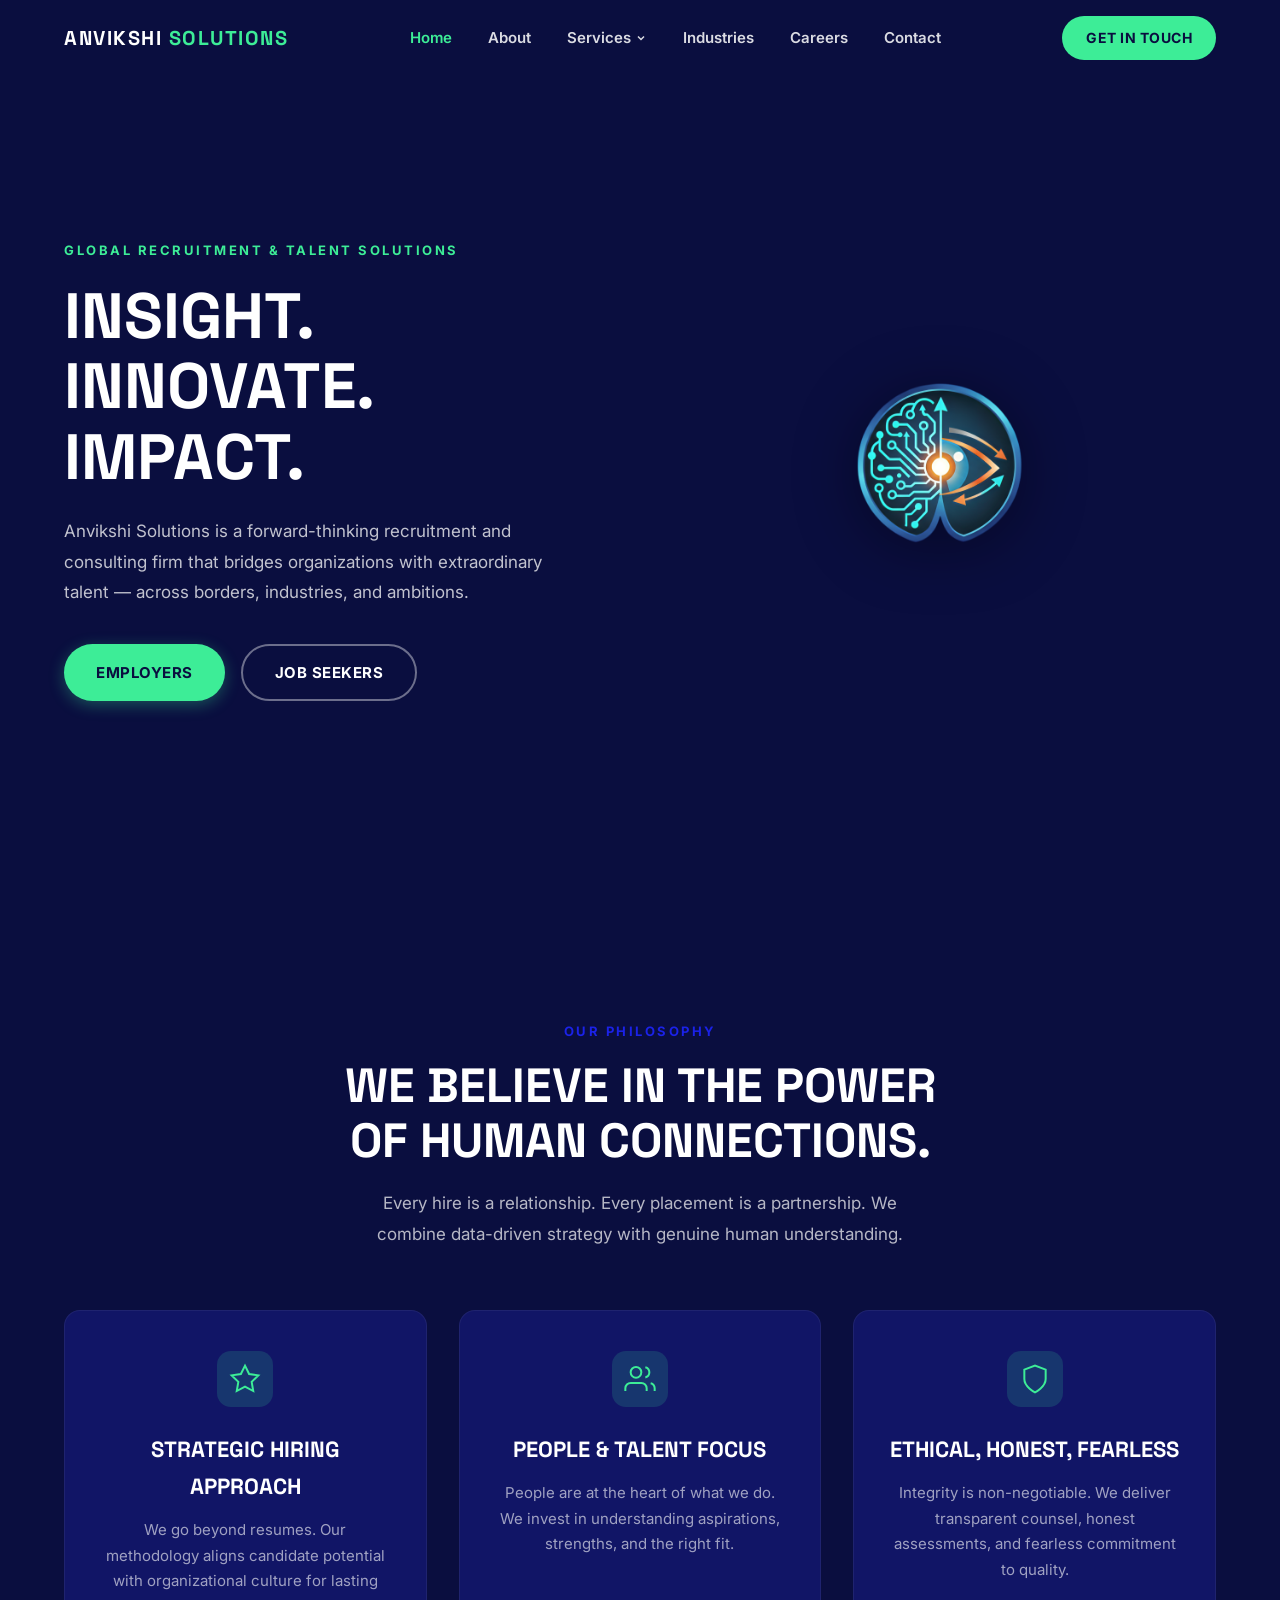
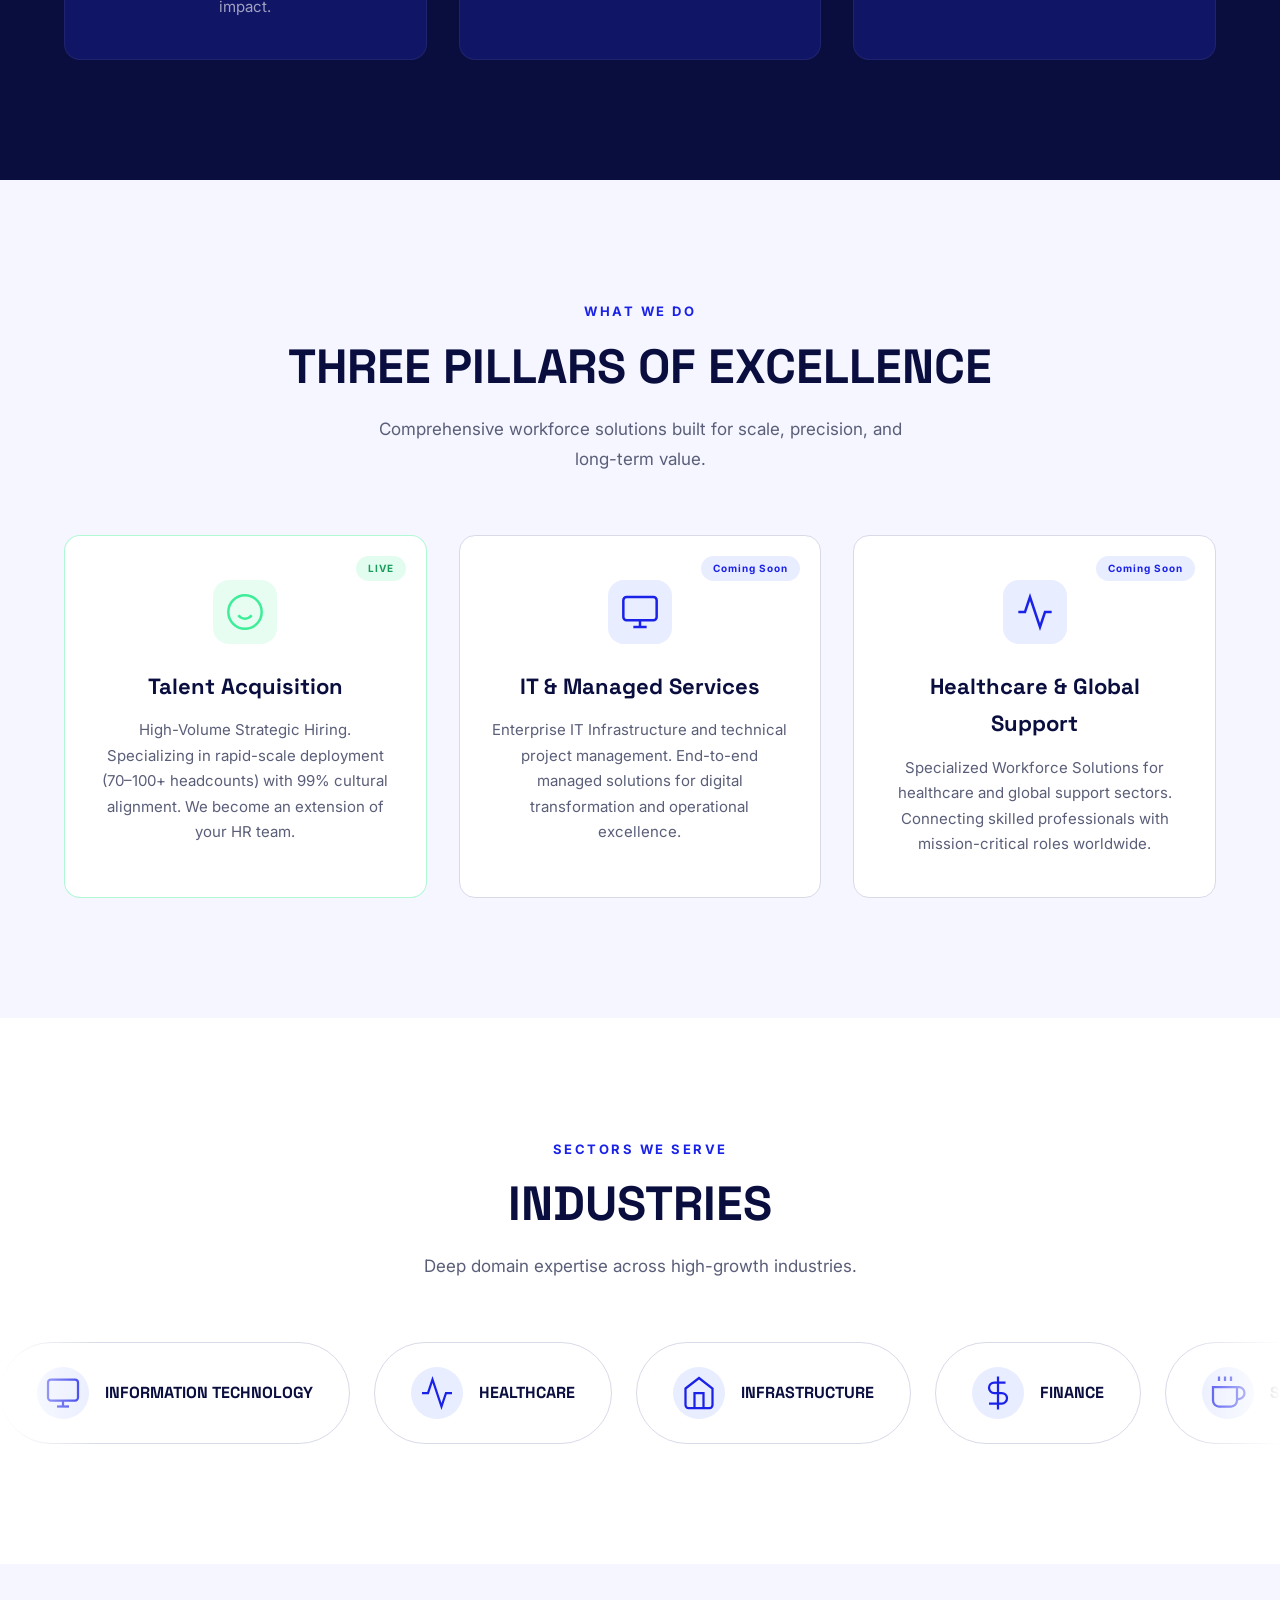
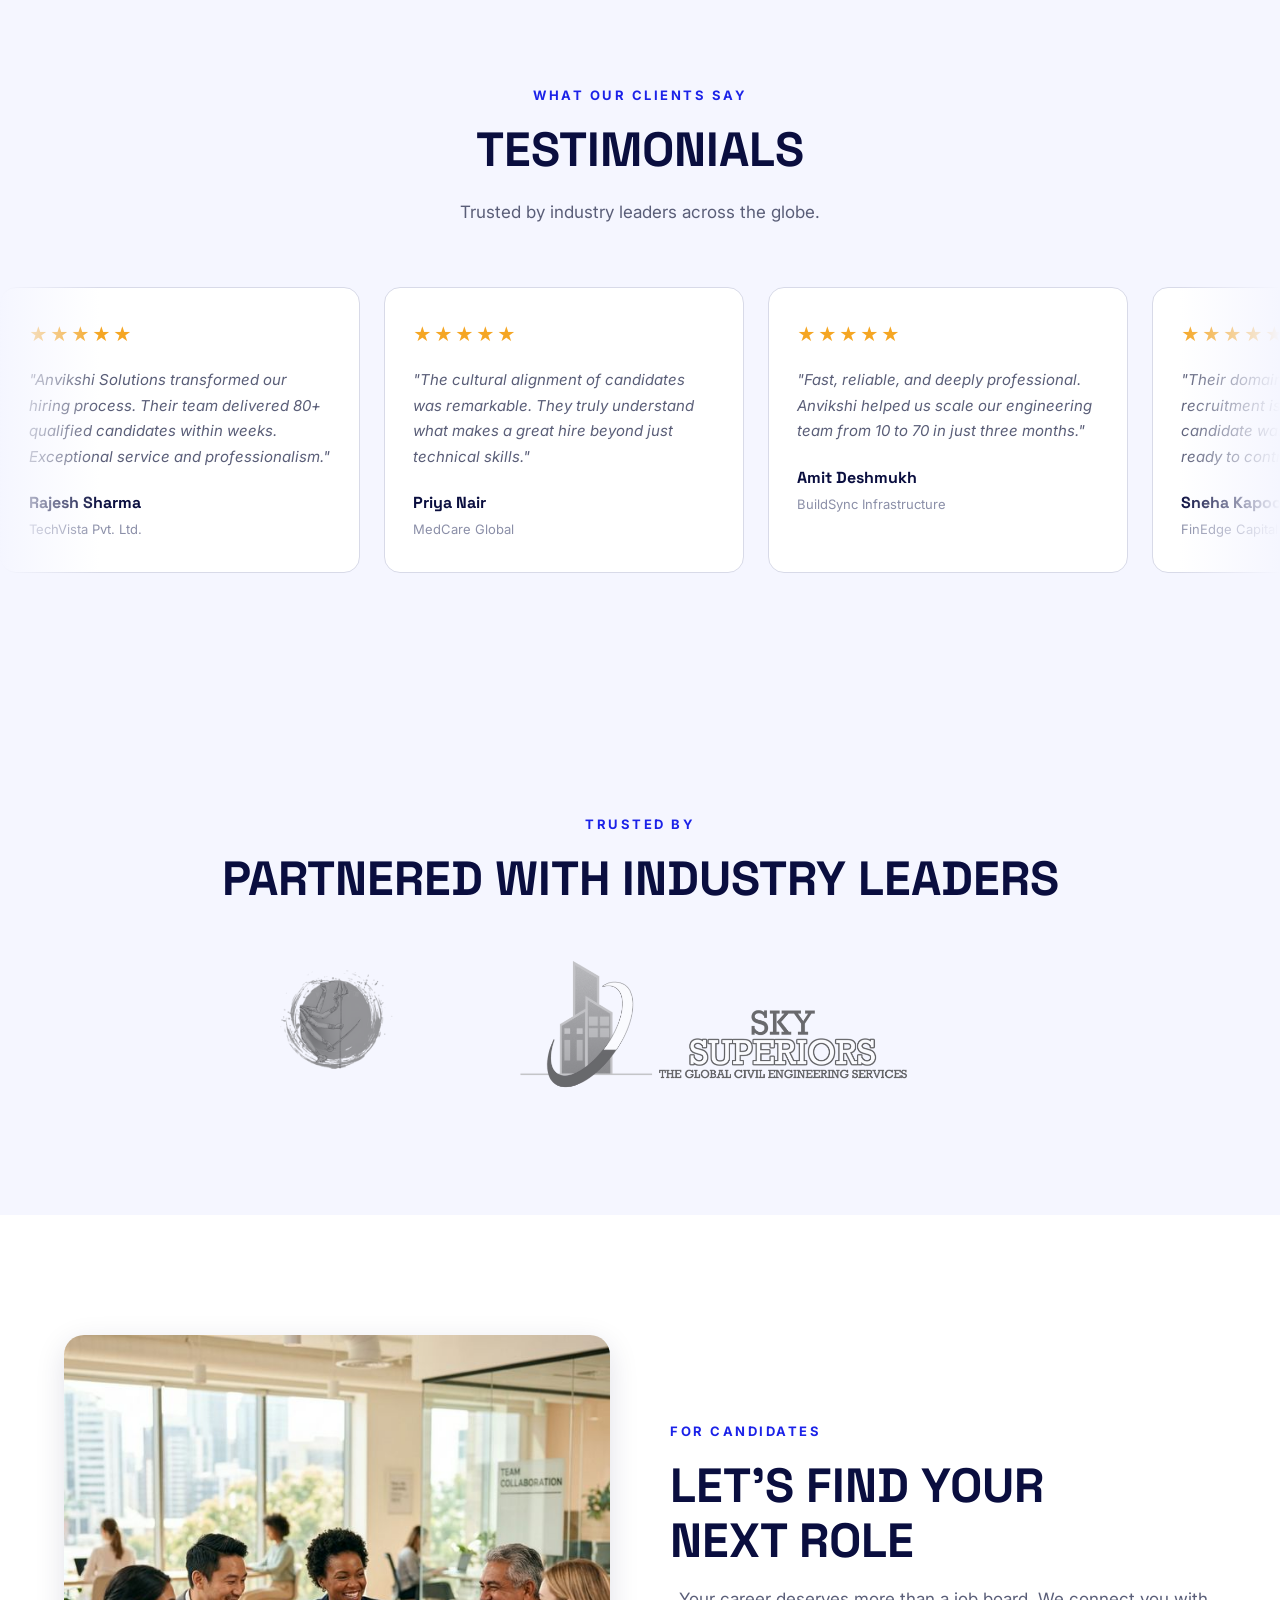
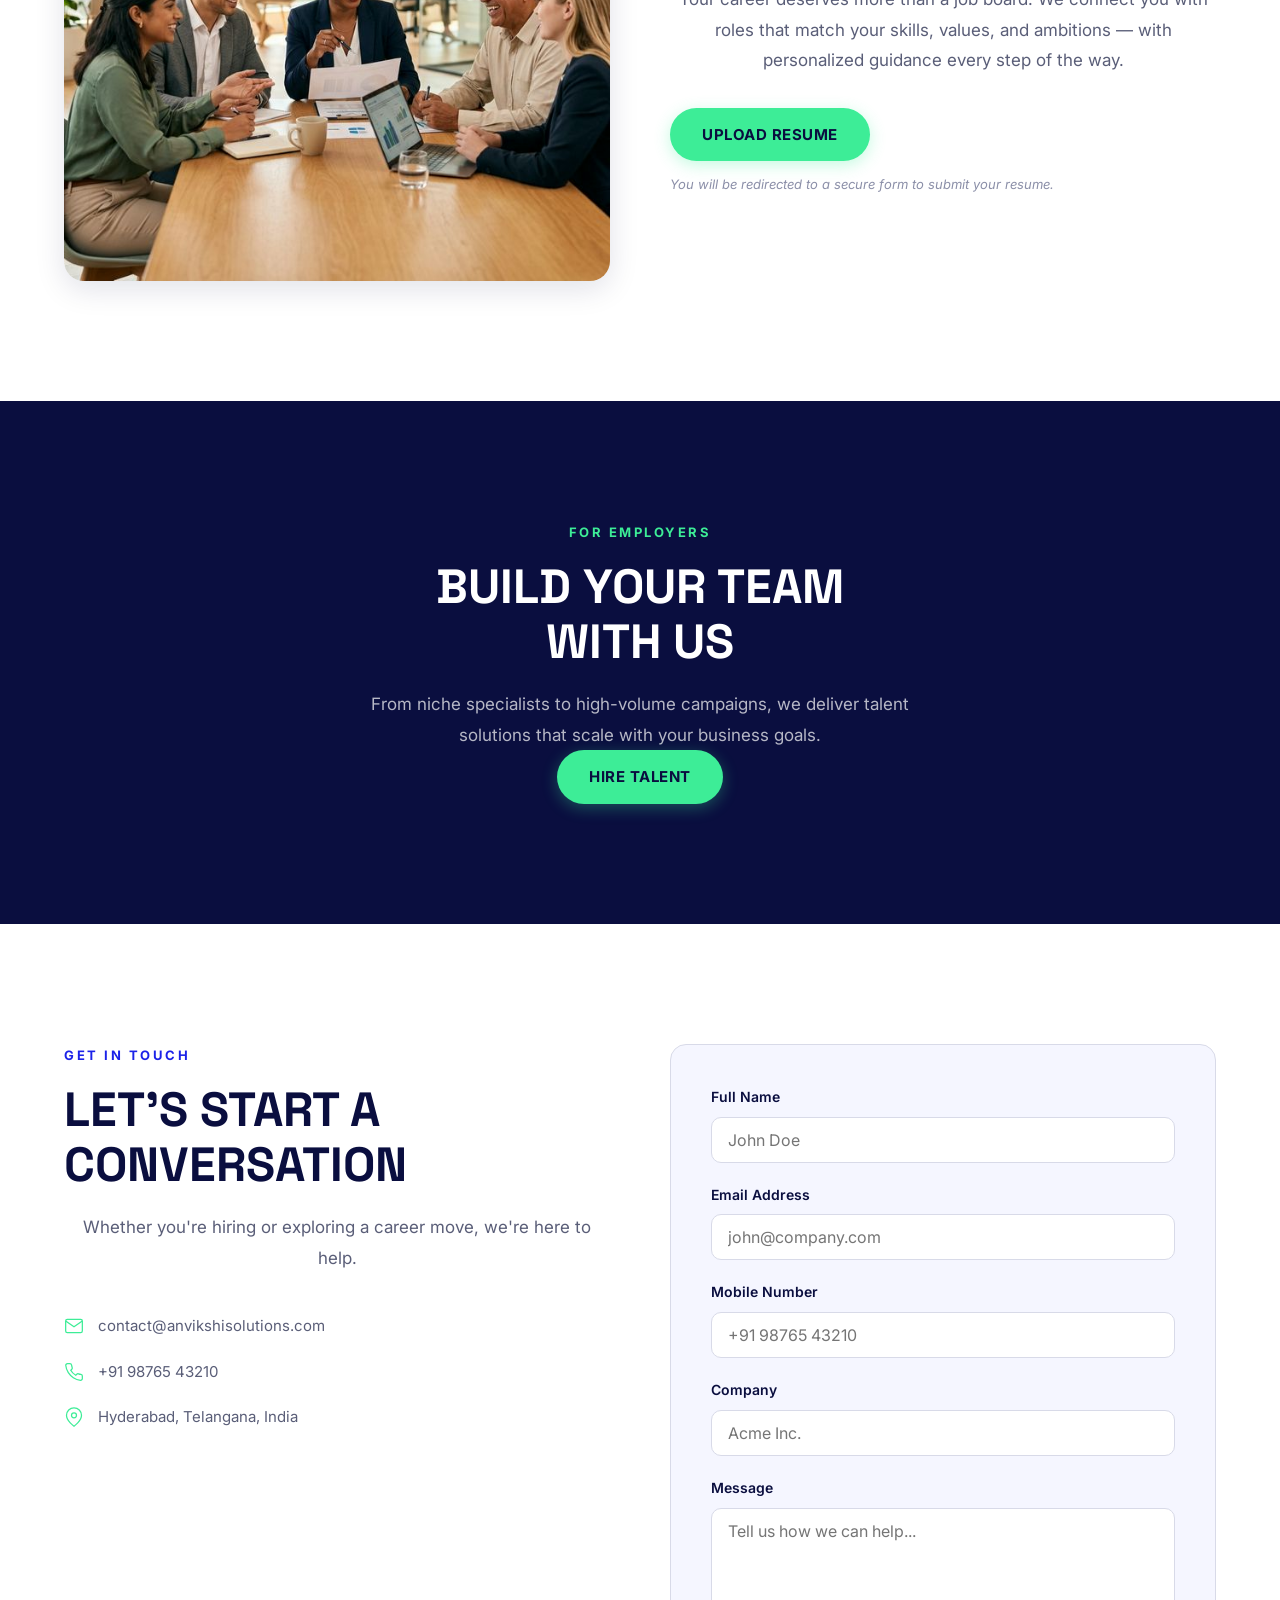
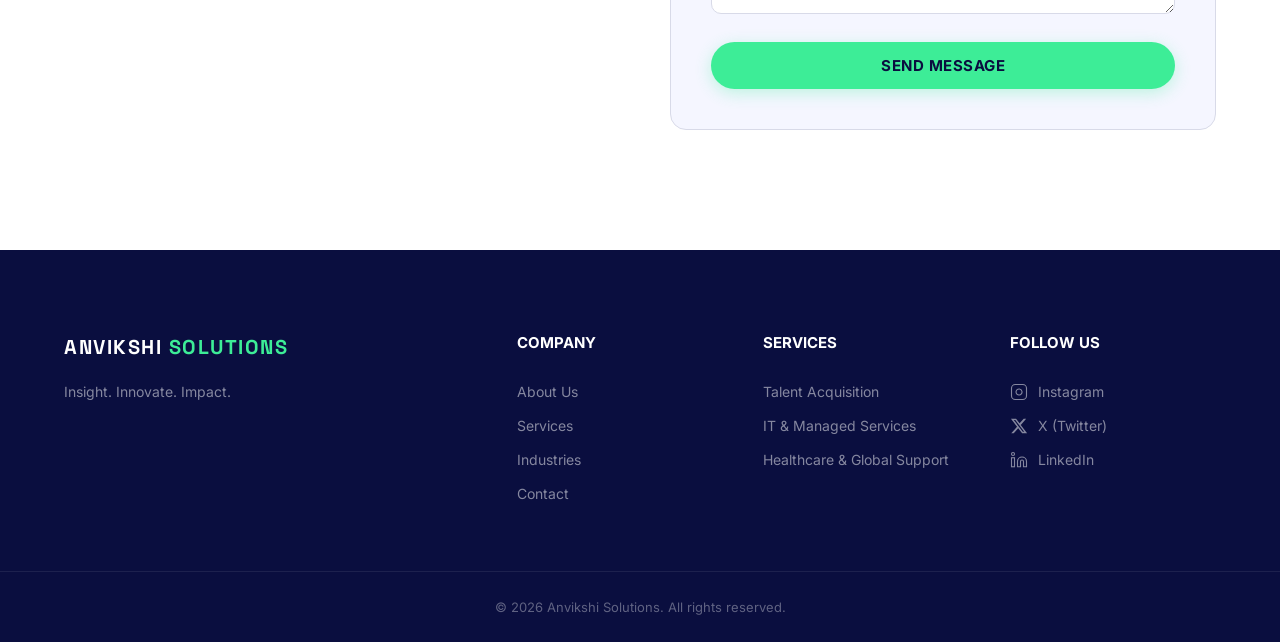
==== index.html @ 7a4a29b4 "updated website changes" ====
<!DOCTYPE html>
<html lang="en">
<head>
  <meta charset="UTF-8" />
  <meta name="viewport" content="width=device-width, initial-scale=1.0" />
  <title>Anvikshi Solutions — Insight. Innovate. Impact.</title>
  <meta name="description" content="Anvikshi Solutions is a global recruitment and talent acquisition firm delivering strategic hiring, IT managed services, and scalable workforce solutions." />
  <link rel="preconnect" href="https://fonts.googleapis.com" />
  <link rel="preconnect" href="https://fonts.gstatic.com" crossorigin />
  <link href="https://fonts.googleapis.com/css2?family=Space+Grotesk:wght@400;500;600;700&family=Inter:wght@300;400;500;600;700&display=swap" rel="stylesheet" />
  <link rel="stylesheet" href="index.css" />
</head>
<body>

  <!-- ===== NAVBAR ===== -->
  <nav class="navbar" id="navbar">
    <div class="nav-container">
      <a href="#" class="nav-logo">
        <span class="logo-text">ANVIKSHI <span class="logo-accent">SOLUTIONS</span></span>
      </a>
      <ul class="nav-links" id="navLinks">
        <li><a href="#hero">Home</a></li>
        <li><a href="#about">About</a></li>
        <li class="nav-dropdown" id="servicesDropdown">
          <a href="#pillars" class="dropdown-trigger">Services <svg class="chevron" width="12" height="12" viewBox="0 0 12 12"><path d="M3 4.5L6 7.5L9 4.5" stroke="currentColor" stroke-width="1.5" fill="none"/></svg></a>
          <div class="dropdown-menu">
            <a href="#pillars">Talent Acquisition</a>
            <a href="#pillars"><span>IT & Managed Services</span><span class="badge-soon">Soon</span></a>
            <a href="#pillars"><span>Healthcare & Global Support</span><span class="badge-soon">Soon</span></a>
            <a href="#"><span>Consulting</span><span class="badge-future">Future</span></a>
            <a href="#"><span>Global Expansion</span><span class="badge-future">Future</span></a>
          </div>
        </li>
        <li><a href="#industries">Industries</a></li>
        <li><a href="#careers">Careers</a></li>
        <li><a href="#contact">Contact</a></li>
      </ul>
      <a href="#contact" class="nav-cta">Get in Touch</a>
      <button class="hamburger" id="hamburger" aria-label="Toggle Navigation">
        <span></span><span></span><span></span>
      </button>
    </div>
  </nav>

  <!-- ===== HERO ===== -->
  <section class="hero" id="hero">
    <video class="hero-video" autoplay muted loop playsinline preload="metadata" disablepictureinpicture controlslist="nodownload">
      <source src="hero section video.mp4" type="video/mp4" />
    </video>
    <div class="hero-overlay"></div>
    <div class="container hero-grid">
      <div class="hero-content reveal">
        <p class="hero-tag">Global Recruitment & Talent Solutions</p>
        <h1 class="hero-title">Insight.<br/>Innovate.<br/>Impact.</h1>
        <p class="hero-desc">Anvikshi Solutions is a forward-thinking recruitment and consulting firm that bridges organizations with extraordinary talent — across borders, industries, and ambitions.</p>
        <div class="hero-btns">
          <a href="#employers" class="btn btn-primary">Employers</a>
          <a href="#careers" class="btn btn-outline">Job Seekers</a>
        </div>
      </div>
      <div class="hero-image reveal reveal-right">
        <img src="logo/IMG_0329-Photoroom (1).png" alt="Anvikshi Solutions — Precision Logic, Global Talent" />
      </div>
    </div>
  </section>

  <!-- ===== ABOUT / PHILOSOPHY ===== -->
  <section class="about" id="about">
    <div class="container">
      <p class="section-tag reveal">Our Philosophy</p>
      <h2 class="section-title light reveal">We believe in the power<br/>of human connections.</h2>
      <p class="section-subtitle light reveal">Every hire is a relationship. Every placement is a partnership. We combine data-driven strategy with genuine human understanding.</p>
      <div class="about-grid">
        <div class="about-card reveal">
          <div class="about-icon">
            <svg width="32" height="32" viewBox="0 0 24 24" fill="none" stroke="currentColor" stroke-width="1.5"><path d="M12 2L15.09 8.26L22 9.27L17 14.14L18.18 21.02L12 17.77L5.82 21.02L7 14.14L2 9.27L8.91 8.26L12 2Z"/></svg>
          </div>
          <h3>Strategic Hiring Approach</h3>
          <p>We go beyond resumes. Our methodology aligns candidate potential with organizational culture for lasting impact.</p>
        </div>
        <div class="about-card reveal">
          <div class="about-icon">
            <svg width="32" height="32" viewBox="0 0 24 24" fill="none" stroke="currentColor" stroke-width="1.5"><path d="M17 21v-2a4 4 0 0 0-4-4H5a4 4 0 0 0-4 4v2"/><circle cx="9" cy="7" r="4"/><path d="M23 21v-2a4 4 0 0 0-3-3.87"/><path d="M16 3.13a4 4 0 0 1 0 7.75"/></svg>
          </div>
          <h3>People & Talent Focus</h3>
          <p>People are at the heart of what we do. We invest in understanding aspirations, strengths, and the right fit.</p>
        </div>
        <div class="about-card reveal">
          <div class="about-icon">
            <svg width="32" height="32" viewBox="0 0 24 24" fill="none" stroke="currentColor" stroke-width="1.5"><path d="M12 22s8-4 8-10V5l-8-3-8 3v7c0 6 8 10 8 10z"/></svg>
          </div>
          <h3>Ethical, Honest, Fearless</h3>
          <p>Integrity is non-negotiable. We deliver transparent counsel, honest assessments, and fearless commitment to quality.</p>
        </div>
      </div>
    </div>
  </section>

  <!-- ===== THREE PILLARS ===== -->
  <section class="pillars" id="pillars">
    <div class="container">
      <p class="section-tag reveal">What We Do</p>
      <h2 class="section-title reveal">Three Pillars of Excellence</h2>
      <p class="section-subtitle reveal">Comprehensive workforce solutions built for scale, precision, and long-term value.</p>
      <div class="pillars-grid">
        <div class="pillar-card pillar-live reveal">
          <span class="pillar-badge live">LIVE</span>
          <div class="pillar-icon">
            <svg width="40" height="40" viewBox="0 0 24 24" fill="none" stroke="currentColor" stroke-width="1.5"><circle cx="12" cy="12" r="10"/><path d="M8 14s1.5 2 4 2 4-2 4-2"/><line x1="9" y1="9" x2="9.01" y2="9"/><line x1="15" y1="9" x2="15.01" y2="9"/></svg>
          </div>
          <h3>Talent Acquisition</h3>
          <p>High-Volume Strategic Hiring. Specializing in rapid-scale deployment (70–100+ headcounts) with 99% cultural alignment. We become an extension of your HR team.</p>
        </div>
        <div class="pillar-card reveal">
          <span class="pillar-badge soon">Coming Soon</span>
          <div class="pillar-icon">
            <svg width="40" height="40" viewBox="0 0 24 24" fill="none" stroke="currentColor" stroke-width="1.5"><rect x="2" y="3" width="20" height="14" rx="2"/><line x1="8" y1="21" x2="16" y2="21"/><line x1="12" y1="17" x2="12" y2="21"/></svg>
          </div>
          <h3>IT & Managed Services</h3>
          <p>Enterprise IT Infrastructure and technical project management. End-to-end managed solutions for digital transformation and operational excellence.</p>
        </div>
        <div class="pillar-card reveal">
          <span class="pillar-badge soon">Coming Soon</span>
          <div class="pillar-icon">
            <svg width="40" height="40" viewBox="0 0 24 24" fill="none" stroke="currentColor" stroke-width="1.5"><path d="M22 12h-4l-3 9L9 3l-3 9H2"/></svg>
          </div>
          <h3>Healthcare & Global Support</h3>
          <p>Specialized Workforce Solutions for healthcare and global support sectors. Connecting skilled professionals with mission-critical roles worldwide.</p>
        </div>
      </div>
    </div>
  </section>

  <!-- ===== INDUSTRIES ===== -->
  <section class="industries" id="industries">
    <div class="container">
      <p class="section-tag reveal">Sectors We Serve</p>
      <h2 class="section-title reveal">Industries</h2>
      <p class="section-subtitle reveal" style="margin:0 auto 0;">Deep domain expertise across high-growth industries.</p>
    </div>
    <div class="marquee-wrapper" style="margin-top:60px;">
      <div class="marquee-track">
        <div class="industry-card"><div class="industry-icon"><svg width="36" height="36" viewBox="0 0 24 24" fill="none" stroke="currentColor" stroke-width="1.5"><rect x="2" y="3" width="20" height="14" rx="2"/><line x1="8" y1="21" x2="16" y2="21"/><line x1="12" y1="17" x2="12" y2="21"/></svg></div><h3>Information Technology</h3></div>
        <div class="industry-card"><div class="industry-icon"><svg width="36" height="36" viewBox="0 0 24 24" fill="none" stroke="currentColor" stroke-width="1.5"><path d="M22 12h-4l-3 9L9 3l-3 9H2"/></svg></div><h3>Healthcare</h3></div>
        <div class="industry-card"><div class="industry-icon"><svg width="36" height="36" viewBox="0 0 24 24" fill="none" stroke="currentColor" stroke-width="1.5"><path d="M3 9l9-7 9 7v11a2 2 0 0 1-2 2H5a2 2 0 0 1-2-2z"/><polyline points="9 22 9 12 15 12 15 22"/></svg></div><h3>Infrastructure</h3></div>
        <div class="industry-card"><div class="industry-icon"><svg width="36" height="36" viewBox="0 0 24 24" fill="none" stroke="currentColor" stroke-width="1.5"><line x1="12" y1="1" x2="12" y2="23"/><path d="M17 5H9.5a3.5 3.5 0 0 0 0 7h5a3.5 3.5 0 0 1 0 7H6"/></svg></div><h3>Finance</h3></div>
        <div class="industry-card"><div class="industry-icon"><svg width="36" height="36" viewBox="0 0 24 24" fill="none" stroke="currentColor" stroke-width="1.5"><path d="M18 8h1a4 4 0 0 1 0 8h-1"/><path d="M2 8h16v9a4 4 0 0 1-4 4H6a4 4 0 0 1-4-4V8z"/><line x1="6" y1="1" x2="6" y2="4"/><line x1="10" y1="1" x2="10" y2="4"/><line x1="14" y1="1" x2="14" y2="4"/></svg></div><h3>Support Services</h3></div>
        <div class="industry-card"><div class="industry-icon"><svg width="36" height="36" viewBox="0 0 24 24" fill="none" stroke="currentColor" stroke-width="1.5"><path d="M2 20h20"/><path d="M5 20V8l7-5 7 5v12"/><path d="M9 20v-4h6v4"/></svg></div><h3>Manufacturing</h3></div>
        <!-- Duplicated for seamless loop -->
        <div class="industry-card"><div class="industry-icon"><svg width="36" height="36" viewBox="0 0 24 24" fill="none" stroke="currentColor" stroke-width="1.5"><rect x="2" y="3" width="20" height="14" rx="2"/><line x1="8" y1="21" x2="16" y2="21"/><line x1="12" y1="17" x2="12" y2="21"/></svg></div><h3>Information Technology</h3></div>
        <div class="industry-card"><div class="industry-icon"><svg width="36" height="36" viewBox="0 0 24 24" fill="none" stroke="currentColor" stroke-width="1.5"><path d="M22 12h-4l-3 9L9 3l-3 9H2"/></svg></div><h3>Healthcare</h3></div>
        <div class="industry-card"><div class="industry-icon"><svg width="36" height="36" viewBox="0 0 24 24" fill="none" stroke="currentColor" stroke-width="1.5"><path d="M3 9l9-7 9 7v11a2 2 0 0 1-2 2H5a2 2 0 0 1-2-2z"/><polyline points="9 22 9 12 15 12 15 22"/></svg></div><h3>Infrastructure</h3></div>
        <div class="industry-card"><div class="industry-icon"><svg width="36" height="36" viewBox="0 0 24 24" fill="none" stroke="currentColor" stroke-width="1.5"><line x1="12" y1="1" x2="12" y2="23"/><path d="M17 5H9.5a3.5 3.5 0 0 0 0 7h5a3.5 3.5 0 0 1 0 7H6"/></svg></div><h3>Finance</h3></div>
        <div class="industry-card"><div class="industry-icon"><svg width="36" height="36" viewBox="0 0 24 24" fill="none" stroke="currentColor" stroke-width="1.5"><path d="M18 8h1a4 4 0 0 1 0 8h-1"/><path d="M2 8h16v9a4 4 0 0 1-4 4H6a4 4 0 0 1-4-4V8z"/><line x1="6" y1="1" x2="6" y2="4"/><line x1="10" y1="1" x2="10" y2="4"/><line x1="14" y1="1" x2="14" y2="4"/></svg></div><h3>Support Services</h3></div>
        <div class="industry-card"><div class="industry-icon"><svg width="36" height="36" viewBox="0 0 24 24" fill="none" stroke="currentColor" stroke-width="1.5"><path d="M2 20h20"/><path d="M5 20V8l7-5 7 5v12"/><path d="M9 20v-4h6v4"/></svg></div><h3>Manufacturing</h3></div>
      </div>
    </div>
  </section>

  <!-- ===== TESTIMONIALS ===== -->
  <section class="testimonials" id="testimonials">
    <div class="container">
      <p class="section-tag reveal">What Our Clients Say</p>
      <h2 class="section-title reveal">Testimonials</h2>
      <p class="section-subtitle reveal" style="margin:0 auto 0;">Trusted by industry leaders across the globe.</p>
    </div>
    <div class="marquee-wrapper testimonial-marquee" style="margin-top:60px;">
      <div class="marquee-track marquee-track-reverse">
        <div class="testimonial-card">
          <div class="stars">★★★★★</div>
          <p class="testimonial-text">"Anvikshi Solutions transformed our hiring process. Their team delivered 80+ qualified candidates within weeks. Exceptional service and professionalism."</p>
          <div class="testimonial-author"><strong>Rajesh Sharma</strong><span>TechVista Pvt. Ltd.</span></div>
        </div>
        <div class="testimonial-card">
          <div class="stars">★★★★★</div>
          <p class="testimonial-text">"The cultural alignment of candidates was remarkable. They truly understand what makes a great hire beyond just technical skills."</p>
          <div class="testimonial-author"><strong>Priya Nair</strong><span>MedCare Global</span></div>
        </div>
        <div class="testimonial-card">
          <div class="stars">★★★★★</div>
          <p class="testimonial-text">"Fast, reliable, and deeply professional. Anvikshi helped us scale our engineering team from 10 to 70 in just three months."</p>
          <div class="testimonial-author"><strong>Amit Deshmukh</strong><span>BuildSync Infrastructure</span></div>
        </div>
        <div class="testimonial-card">
          <div class="stars">★★★★★</div>
          <p class="testimonial-text">"Their domain expertise in finance recruitment is unmatched. Every candidate was thoroughly vetted and ready to contribute from day one."</p>
          <div class="testimonial-author"><strong>Sneha Kapoor</strong><span>FinEdge Capital</span></div>
        </div>
        <div class="testimonial-card">
          <div class="stars">★★★★★</div>
          <p class="testimonial-text">"We partnered with Anvikshi for our manufacturing unit staffing. Their speed and quality of delivery exceeded all expectations."</p>
          <div class="testimonial-author"><strong>Vikram Joshi</strong><span>NovaMake Industries</span></div>
        </div>
        <div class="testimonial-card">
          <div class="stars">★★★★★</div>
          <p class="testimonial-text">"A true strategic partner. They don't just fill positions — they build teams aligned with our long-term vision."</p>
          <div class="testimonial-author"><strong>Ananya Reddy</strong><span>CloudServe Solutions</span></div>
        </div>
        <!-- Duplicated for seamless loop -->
        <div class="testimonial-card">
          <div class="stars">★★★★★</div>
          <p class="testimonial-text">"Anvikshi Solutions transformed our hiring process. Their team delivered 80+ qualified candidates within weeks. Exceptional service and professionalism."</p>
          <div class="testimonial-author"><strong>Rajesh Sharma</strong><span>TechVista Pvt. Ltd.</span></div>
        </div>
        <div class="testimonial-card">
          <div class="stars">★★★★★</div>
          <p class="testimonial-text">"The cultural alignment of candidates was remarkable. They truly understand what makes a great hire beyond just technical skills."</p>
          <div class="testimonial-author"><strong>Priya Nair</strong><span>MedCare Global</span></div>
        </div>
        <div class="testimonial-card">
          <div class="stars">★★★★★</div>
          <p class="testimonial-text">"Fast, reliable, and deeply professional. Anvikshi helped us scale our engineering team from 10 to 70 in just three months."</p>
          <div class="testimonial-author"><strong>Amit Deshmukh</strong><span>BuildSync Infrastructure</span></div>
        </div>
        <div class="testimonial-card">
          <div class="stars">★★★★★</div>
          <p class="testimonial-text">"Their domain expertise in finance recruitment is unmatched. Every candidate was thoroughly vetted and ready to contribute from day one."</p>
          <div class="testimonial-author"><strong>Sneha Kapoor</strong><span>FinEdge Capital</span></div>
        </div>
        <div class="testimonial-card">
          <div class="stars">★★★★★</div>
          <p class="testimonial-text">"We partnered with Anvikshi for our manufacturing unit staffing. Their speed and quality of delivery exceeded all expectations."</p>
          <div class="testimonial-author"><strong>Vikram Joshi</strong><span>NovaMake Industries</span></div>
        </div>
        <div class="testimonial-card">
          <div class="stars">★★★★★</div>
          <p class="testimonial-text">"A true strategic partner. They don't just fill positions — they build teams aligned with our long-term vision."</p>
          <div class="testimonial-author"><strong>Ananya Reddy</strong><span>CloudServe Solutions</span></div>
        </div>
      </div>
    </div>
  </section>

  <!-- ===== PARTNERS ===== -->
  <section class="partners" id="partners">
    <div class="container">
      <p class="section-tag reveal">Trusted By</p>
      <h2 class="section-title reveal">Partnered with Industry Leaders</h2>
      <div class="partners-row reveal">
        <div class="partner-logo">
          <img src="partner 1.png" alt="Partner 1" />
        </div>
        <div class="partner-logo">
          <img src="partner 2.png" alt="Partner 2" />
        </div>
      </div>
    </div>
  </section>

  <!-- ===== JOB SEEKERS ===== -->
  <section class="job-seekers" id="careers">
    <div class="container job-seekers-grid">
      <div class="job-seekers-image reveal">
        <img src="assets/job-seekers.png" alt="Professionals in a collaborative meeting" />
      </div>
      <div class="job-seekers-content reveal reveal-right">
        <p class="section-tag">For Candidates</p>
        <h2 class="section-title">Let's Find Your<br/>Next Role</h2>
        <p class="section-subtitle">Your career deserves more than a job board. We connect you with roles that match your skills, values, and ambitions — with personalized guidance every step of the way.</p>
        <a href="https://docs.google.com/forms/d/e/1FAIpQLScH7uSfFa6lMBN8CzyCyPrpuzWwtH49Ge0dc-gDpfYs6cTl0w/viewform?usp=header" class="btn btn-primary" target="_blank" rel="noopener">Upload Resume</a>
        <p class="redirect-note">You will be redirected to a secure form to submit your resume.</p>
      </div>
    </div>
  </section>

  <!-- ===== EMPLOYERS ===== -->
  <section class="employers" id="employers">
    <div class="container employers-content reveal">
      <p class="section-tag">For Employers</p>
      <h2 class="section-title light">Build Your Team<br/>With Us</h2>
      <p class="section-subtitle light">From niche specialists to high-volume campaigns, we deliver talent solutions that scale with your business goals.</p>
      <a href="hire-talent.html" class="btn btn-orange">Hire Talent</a>
    </div>
  </section>

  <!-- ===== CONTACT ===== -->
  <section class="contact" id="contact">
    <div class="container contact-grid">
      <div class="contact-info reveal">
        <p class="section-tag">Get in Touch</p>
        <h2 class="section-title">Let's Start a<br/>Conversation</h2>
        <p class="section-subtitle">Whether you're hiring or exploring a career move, we're here to help.</p>
        <div class="contact-details">
          <div class="contact-item">
            <svg width="20" height="20" viewBox="0 0 24 24" fill="none" stroke="currentColor" stroke-width="1.5"><path d="M4 4h16c1.1 0 2 .9 2 2v12c0 1.1-.9 2-2 2H4c-1.1 0-2-.9-2-2V6c0-1.1.9-2 2-2z"/><polyline points="22,6 12,13 2,6"/></svg>
            <span>contact@anvikshisolutions.com</span>
          </div>
          <div class="contact-item">
            <svg width="20" height="20" viewBox="0 0 24 24" fill="none" stroke="currentColor" stroke-width="1.5"><path d="M22 16.92v3a2 2 0 0 1-2.18 2 19.79 19.79 0 0 1-8.63-3.07 19.5 19.5 0 0 1-6-6 19.79 19.79 0 0 1-3.07-8.67A2 2 0 0 1 4.11 2h3a2 2 0 0 1 2 1.72 12.84 12.84 0 0 0 .7 2.81 2 2 0 0 1-.45 2.11L8.09 9.91a16 16 0 0 0 6 6l1.27-1.27a2 2 0 0 1 2.11-.45 12.84 12.84 0 0 0 2.81.7A2 2 0 0 1 22 16.92z"/></svg>
            <span>+91 98765 43210</span>
          </div>
          <div class="contact-item">
            <svg width="20" height="20" viewBox="0 0 24 24" fill="none" stroke="currentColor" stroke-width="1.5"><path d="M21 10c0 7-9 13-9 13s-9-6-9-13a9 9 0 0 1 18 0z"/><circle cx="12" cy="10" r="3"/></svg>
            <span>Hyderabad, Telangana, India</span>
          </div>
        </div>
      </div>
      <form class="contact-form reveal reveal-right" id="contactForm">
        <div class="form-group">
          <label for="name">Full Name</label>
          <input type="text" id="name" name="name" placeholder="John Doe" required />
        </div>
        <div class="form-group">
          <label for="email">Email Address</label>
          <input type="email" id="email" name="email" placeholder="john@company.com" required />
        </div>
        <div class="form-group">
          <label for="mobile">Mobile Number</label>
          <input type="tel" id="mobile" name="mobile" placeholder="+91 98765 43210" required />
        </div>
        <div class="form-group">
          <label for="company">Company</label>
          <input type="text" id="company" name="company" placeholder="Acme Inc." />
        </div>
        <div class="form-group">
          <label for="message">Message</label>
          <textarea id="message" name="message" rows="4" placeholder="Tell us how we can help..." required></textarea>
        </div>
        <button type="submit" class="btn btn-primary btn-full">Send Message</button>
      </form>
    </div>
  </section>

  <!-- ===== FOOTER ===== -->
  <footer class="footer">
    <div class="container footer-grid">
      <div class="footer-brand">
        <a href="#" class="nav-logo">
          <span class="logo-text">ANVIKSHI <span class="logo-accent">SOLUTIONS</span></span>
        </a>
        <p>Insight. Innovate. Impact.</p>
      </div>
      <div class="footer-links">
        <h4>Company</h4>
        <a href="#about">About Us</a>
        <a href="#pillars">Services</a>
        <a href="#industries">Industries</a>
        <a href="#contact">Contact</a>
      </div>
      <div class="footer-links">
        <h4>Services</h4>
        <a href="#pillars">Talent Acquisition</a>
        <a href="#">IT &amp; Managed Services</a>
        <a href="#">Healthcare &amp; Global Support</a>
      </div>
      <div class="footer-links">
        <h4>Follow Us</h4>
        <a href="#" class="social-link" target="_blank" rel="noopener">
          <svg width="18" height="18" viewBox="0 0 24 24" fill="none" stroke="currentColor" stroke-width="1.5"><rect x="2" y="2" width="20" height="20" rx="5"/><path d="M16 11.37A4 4 0 1 1 12.63 8 4 4 0 0 1 16 11.37z"/><line x1="17.5" y1="6.5" x2="17.51" y2="6.5"/></svg>
          <span>Instagram</span>
        </a>
        <a href="#" class="social-link" target="_blank" rel="noopener">
          <svg width="18" height="18" viewBox="0 0 24 24" fill="currentColor"><path d="M18.244 2.25h3.308l-7.227 8.26 8.502 11.24H16.17l-5.214-6.817L4.99 21.75H1.68l7.73-8.835L1.254 2.25H8.08l4.713 6.231zm-1.161 17.52h1.833L7.084 4.126H5.117z"/></svg>
          <span>X (Twitter)</span>
        </a>
        <a href="#" class="social-link" target="_blank" rel="noopener">
          <svg width="18" height="18" viewBox="0 0 24 24" fill="none" stroke="currentColor" stroke-width="1.5"><path d="M16 8a6 6 0 0 1 6 6v7h-4v-7a2 2 0 0 0-2-2 2 2 0 0 0-2 2v7h-4v-7a6 6 0 0 1 6-6z"/><rect x="2" y="9" width="4" height="12"/><circle cx="4" cy="4" r="2"/></svg>
          <span>LinkedIn</span>
        </a>
      </div>
    </div>
    <div class="footer-bottom">
      <p>&copy; 2026 Anvikshi Solutions. All rights reserved.</p>
    </div>
  </footer>

  <script src="index.js"></script>
  <script src="form-handler.js"></script>
  <script>
    initFormHandler({
      formId: 'contactForm',
      subjectPrefix: 'Contact Inquiry',
      nameField: 'name',
      successMessage: 'Thank you for contacting us. We will get back to you soon.',
      requiredFields: [
        { name: 'name', label: 'Full Name', type: 'text' },
        { name: 'email', label: 'Email Address', type: 'email' },
        { name: 'mobile', label: 'Mobile Number', type: 'tel' },
        { name: 'message', label: 'Message', type: 'text' }
      ]
    });
  </script>
</body>
</html>
---- index.css ----
/* ===================================================
   ANVIKSHI SOLUTIONS — Premium Recruitment Website
   Design System & Styles
   =================================================== */

/* ---------- CUSTOM PROPERTIES ---------- */
:root {
  /* Colors — Recruited-style Electric Blue + Neon Green */
  --navy:        #0A0E3F;
  --navy-light:  #111566;
  --navy-mid:    #1B22E8;
  --blue-soft:   #E8EDFF;
  --blue-accent: #1B22E8;
  --orange:      #3DED97;
  --orange-dark: #2DD47F;
  --orange-glow: rgba(61, 237, 151, 0.25);
  --white:       #FFFFFF;
  --off-white:   #F5F6FF;
  --gray-100:    #F0F1FA;
  --gray-200:    #D8DAE8;
  --gray-400:    #8B8FA8;
  --gray-600:    #5A5E78;
  --gray-800:    #1A1D3A;

  /* Typography */
  --font-heading: 'Space Grotesk', sans-serif;
  --font-body:    'Inter', -apple-system, BlinkMacSystemFont, sans-serif;

  /* Spacing */
  --section-py:  120px;
  --container-w: 1200px;
  --radius:      16px;
  --radius-sm:   10px;

  /* Shadows */
  --shadow-sm:   0 2px 8px rgba(10,14,63,0.08);
  --shadow-md:   0 8px 30px rgba(10,14,63,0.12);
  --shadow-lg:   0 16px 48px rgba(10,14,63,0.16);
  --shadow-glow: 0 0 30px rgba(27,34,232,0.2);

  /* Transitions */
  --ease-out: cubic-bezier(0.22, 1, 0.36, 1);
}

/* ---------- RESET ---------- */
*, *::before, *::after { box-sizing: border-box; margin: 0; padding: 0; }
html { scroll-behavior: smooth; -webkit-font-smoothing: antialiased; }
body {
  font-family: var(--font-body);
  font-size: 16px;
  line-height: 1.7;
  color: var(--gray-800);
  background: var(--white);
  overflow-x: hidden;
}
a { text-decoration: none; color: inherit; }
img { max-width: 100%; display: block; }
ul { list-style: none; }
button, input, textarea { font-family: inherit; font-size: inherit; }

/* ---------- UTILITY ---------- */
.container {
  width: 100%;
  max-width: var(--container-w);
  margin: 0 auto;
  padding: 0 24px;
}

.section-tag {
  font-size: 13px;
  font-weight: 700;
  letter-spacing: 2.5px;
  text-transform: uppercase;
  color: var(--blue-accent);
  margin-bottom: 16px;
}

.section-title {
  font-family: var(--font-heading);
  font-size: clamp(32px, 4vw, 48px);
  font-weight: 700;
  line-height: 1.15;
  color: var(--navy);
  margin-bottom: 20px;
  text-transform: uppercase;
}
.section-title.light { color: var(--white); }

.section-subtitle {
  font-size: 17px;
  color: var(--gray-600);
  max-width: 560px;
  line-height: 1.8;
  text-align: center;
  margin: 0 auto;
}
.section-subtitle.light { color: rgba(255,255,255,0.7); }

/* ---------- BUTTONS ---------- */
.btn {
  display: inline-flex;
  align-items: center;
  justify-content: center;
  padding: 14px 32px;
  border-radius: 50px;
  font-weight: 700;
  font-size: 15px;
  cursor: pointer;
  transition: all 0.4s var(--ease-out);
  border: none;
  outline: none;
  text-transform: uppercase;
  letter-spacing: 0.5px;
}
.btn-primary {
  background: var(--orange);
  color: var(--navy);
  box-shadow: 0 4px 16px rgba(61,237,151,0.3);
}
.btn-primary:hover {
  background: var(--orange-dark);
  box-shadow: 0 6px 24px rgba(61,237,151,0.45);
  transform: translateY(-2px);
}
.btn-outline {
  background: transparent;
  color: var(--navy);
  border: 2px solid var(--navy);
}
.btn-outline:hover {
  background: var(--navy);
  color: var(--white);
  transform: translateY(-2px);
}
.btn-orange {
  background: var(--orange);
  color: var(--navy);
  box-shadow: 0 4px 16px rgba(61,237,151,0.3);
}
.btn-orange:hover {
  background: var(--orange-dark);
  transform: translateY(-2px);
  box-shadow: 0 6px 24px rgba(61,237,151,0.45);
}
.btn-full { width: 100%; }

/* ===================================================
   NAVBAR
   =================================================== */
.navbar {
  position: fixed;
  top: 0;
  left: 0;
  width: 100%;
  z-index: 1000;
  padding: 16px 0;
  transition: all 0.4s var(--ease-out);
  background: transparent;
}
/* Initial state: white text over dark hero video */
.navbar .logo-text { color: var(--white); }
.navbar .nav-links > li > a { color: rgba(255,255,255,0.85); }
.navbar .nav-links > li > a:hover { color: var(--orange); }
.navbar .hamburger span { background: var(--white); }
.navbar .dropdown-menu a { color: var(--navy); }
.navbar .dropdown-menu a:hover { color: var(--orange); }
.navbar.scrolled {
  background: var(--navy);
  backdrop-filter: blur(12px);
  box-shadow: 0 4px 20px rgba(0,0,0,0.3);
  padding: 10px 0;
}
.navbar.scrolled .logo-text,
.navbar.scrolled .nav-links > li > a,
.navbar.scrolled .hamburger span { color: var(--white); }

.navbar.scrolled .nav-links > li > a:hover { color: var(--orange); }
.navbar.scrolled .dropdown-menu a { color: var(--navy); }
.navbar.scrolled .dropdown-menu a:hover { color: var(--orange); background: var(--blue-soft); }
.nav-container {
  max-width: var(--container-w);
  margin: 0 auto;
  padding: 0 24px;
  display: flex;
  align-items: center;
  justify-content: space-between;
}
.nav-logo {
  display: flex;
  align-items: center;
  gap: 10px;
  z-index: 1001;
}
.logo-text {
  font-family: var(--font-heading);
  font-size: 20px;
  font-weight: 700;
  color: var(--navy);
  letter-spacing: 1.5px;
}
.logo-accent { color: var(--orange); }

.nav-links {
  display: flex;
  align-items: center;
  gap: 36px;
}
.nav-links a {
  font-size: 15px;
  font-weight: 600;
  color: var(--gray-800);
  transition: color 0.3s;
  position: relative;
}
.nav-links a:hover { color: var(--orange); }

/* Dropdown */
.nav-dropdown { position: relative; }
.dropdown-trigger {
  display: flex;
  align-items: center;
  gap: 4px;
  cursor: pointer;
}
.chevron { transition: transform 0.3s var(--ease-out); }
.nav-dropdown:hover .chevron,
.nav-dropdown.open .chevron { transform: rotate(180deg); }

.dropdown-menu {
  position: absolute;
  top: calc(100% + 12px);
  left: 50%;
  transform: translateX(-50%) translateY(8px);
  min-width: 260px;
  background: var(--white);
  border-radius: var(--radius);
  box-shadow: var(--shadow-lg);
  padding: 12px 0;
  opacity: 0;
  visibility: hidden;
  pointer-events: none;
  transition: all 0.35s var(--ease-out);
}
.nav-dropdown:hover .dropdown-menu,
.nav-dropdown.open .dropdown-menu {
  opacity: 1;
  visibility: visible;
  pointer-events: auto;
  transform: translateX(-50%) translateY(0);
}
.dropdown-menu a {
  display: flex;
  align-items: center;
  justify-content: space-between;
  padding: 10px 20px;
  font-size: 14px;
  transition: background 0.25s;
}
.dropdown-menu a:hover { background: var(--blue-soft); }

.badge-soon, .badge-future {
  font-size: 10px;
  font-weight: 700;
  padding: 3px 8px;
  border-radius: 20px;
  letter-spacing: 0.5px;
}
.badge-soon { background: #E8EDFF; color: var(--blue-accent); }
.badge-future { background: var(--blue-soft); color: var(--navy-mid); }

.nav-cta {
  padding: 10px 24px;
  background: var(--orange);
  color: var(--navy) !important;
  border-radius: 50px;
  font-weight: 700;
  font-size: 14px;
  transition: all 0.3s var(--ease-out);
  text-transform: uppercase;
  letter-spacing: 0.5px;
}
.nav-cta:hover {
  background: var(--orange-dark);
  transform: translateY(-1px);
}

/* Hamburger */
.hamburger {
  display: none;
  flex-direction: column;
  gap: 5px;
  background: none;
  border: none;
  cursor: pointer;
  z-index: 1001;
  padding: 4px;
}
.hamburger span {
  display: block;
  width: 24px;
  height: 2px;
  background: var(--navy);
  transition: all 0.35s var(--ease-out);
  border-radius: 2px;
}
.hamburger.active span:nth-child(1) { transform: rotate(45deg) translate(5px, 5px); }
.hamburger.active span:nth-child(2) { opacity: 0; }
.hamburger.active span:nth-child(3) { transform: rotate(-45deg) translate(5px, -5px); }

/* ===================================================
   HERO — Video Background
   =================================================== */
.hero {
  position: relative;
  min-height: 100vh;
  display: flex;
  align-items: center;
  padding: 120px 0 80px;
  overflow: hidden;
  background: var(--navy);
}

/* Background Video */
.hero-video {
  position: absolute;
  top: 0;
  left: 0;
  width: 100%;
  height: 100%;
  object-fit: cover;
  z-index: 0;
  pointer-events: none;
}

/* Dark Gradient Overlay */
.hero-overlay {
  position: absolute;
  top: 0;
  left: 0;
  width: 100%;
  height: 100%;
  background: linear-gradient(135deg, rgba(10,14,63,0.82) 0%, rgba(10,14,63,0.6) 50%, rgba(10,14,63,0.75) 100%);
  z-index: 1;
}

.hero-grid {
  display: grid;
  grid-template-columns: 1fr 1fr;
  gap: 60px;
  align-items: center;
  position: relative;
  z-index: 2;
}
.hero-tag {
  font-size: 13px;
  font-weight: 700;
  letter-spacing: 2.5px;
  text-transform: uppercase;
  color: var(--orange);
  margin-bottom: 20px;
}
.hero-title {
  font-family: var(--font-heading);
  font-size: clamp(38px, 5.5vw, 64px);
  font-weight: 700;
  line-height: 1.1;
  color: var(--white);
  margin-bottom: 24px;
  text-transform: uppercase;
}
.hero-desc {
  font-size: 17px;
  color: rgba(255,255,255,0.75);
  max-width: 480px;
  line-height: 1.8;
  margin-bottom: 36px;
}
.hero-btns {
  display: flex;
  gap: 16px;
  flex-wrap: wrap;
}
.hero .btn-outline {
  color: var(--white);
  border-color: rgba(255,255,255,0.4);
}
.hero .btn-outline:hover {
  background: var(--white);
  color: var(--navy);
  border-color: var(--white);
}
.hero-image {
  position: relative;
  display: flex;
  align-items: center;
  justify-content: center;
}
.hero-image img {
  transition: transform 0.6s var(--ease-out);
  max-width: 100%;
  width: 100%;
  filter: drop-shadow(0 8px 32px rgba(0,0,0,0.4));
}
.hero-image:hover img {
  transform: scale(1.05);
}

/* ===================================================
   ABOUT / PHILOSOPHY
   =================================================== */
.about {
  padding: var(--section-py) 0;
  background: var(--navy);
  text-align: center;
}
.about-grid {
  display: grid;
  grid-template-columns: repeat(3, 1fr);
  gap: 32px;
  margin-top: 60px;
}
.about-card {
  background: var(--navy-light);
  border: 1px solid rgba(255,255,255,0.06);
  border-radius: var(--radius);
  padding: 40px 32px;
  text-align: center;
  transition: all 0.45s var(--ease-out);
}
.about-card:hover {
  transform: translateY(-8px);
  box-shadow: 0 16px 40px rgba(0,0,0,0.25);
  border-color: rgba(61,237,151,0.3);
}
.about-icon {
  width: 56px;
  height: 56px;
  display: flex;
  align-items: center;
  justify-content: center;
  background: rgba(61,237,151,0.15);
  border-radius: 14px;
  color: var(--orange);
  margin: 0 auto 24px;
}
.about-card h3 {
  font-family: var(--font-heading);
  font-size: 22px;
  font-weight: 700;
  color: var(--white);
  margin-bottom: 12px;
  text-transform: uppercase;
}
.about-card p {
  font-size: 15px;
  color: rgba(255,255,255,0.6);
  line-height: 1.7;
}

/* ===================================================
   THREE PILLARS
   =================================================== */
.pillars {
  padding: var(--section-py) 0;
  background: var(--off-white);
  text-align: center;
}
.pillars-grid {
  display: grid;
  grid-template-columns: repeat(3, 1fr);
  gap: 32px;
  margin-top: 60px;
}
.pillar-card {
  position: relative;
  background: var(--white);
  border: 1px solid var(--gray-200);
  border-radius: var(--radius);
  padding: 44px 32px 40px;
  text-align: center;
  transition: all 0.45s var(--ease-out);
}
.pillar-card:hover {
  transform: translateY(-6px);
  box-shadow: var(--shadow-glow);
  border-color: var(--blue-accent);
}
.pillar-live {
  border-color: rgba(61,237,151,0.4);
}
.pillar-live:hover {
  box-shadow: 0 0 30px rgba(61,237,151,0.2);
  border-color: var(--orange);
}

.pillar-badge {
  position: absolute;
  top: 20px;
  right: 20px;
  font-size: 10px;
  font-weight: 700;
  letter-spacing: 1px;
  padding: 4px 12px;
  border-radius: 20px;
}
.pillar-badge.live {
  background: rgba(61,237,151,0.15);
  color: #1A9D5C;
}
.pillar-badge.soon {
  background: #E8EDFF;
  color: var(--blue-accent);
}

.pillar-icon {
  width: 64px;
  height: 64px;
  display: flex;
  align-items: center;
  justify-content: center;
  background: var(--blue-soft);
  border-radius: 16px;
  color: var(--blue-accent);
  margin: 0 auto 24px;
}
.pillar-live .pillar-icon {
  background: rgba(61,237,151,0.12);
  color: var(--orange);
}
.pillar-card h3 {
  font-family: var(--font-heading);
  font-size: 22px;
  font-weight: 700;
  color: var(--navy);
  margin-bottom: 12px;
}
.pillar-card p {
  font-size: 15px;
  color: var(--gray-600);
  line-height: 1.7;
}

/* ===================================================
   INDUSTRIES — Marquee
   =================================================== */
.industries {
  padding: var(--section-py) 0;
  text-align: center;
  overflow: hidden;
}

/* Marquee shared */
.marquee-wrapper {
  overflow: hidden;
  position: relative;
  width: 100%;
}
.marquee-wrapper::before,
.marquee-wrapper::after {
  content: '';
  position: absolute;
  top: 0;
  width: 100px;
  height: 100%;
  z-index: 2;
  pointer-events: none;
}
.marquee-wrapper::before { left: 0; background: linear-gradient(to right, var(--white), transparent); }
.marquee-wrapper::after  { right: 0; background: linear-gradient(to left, var(--white), transparent); }

.marquee-track {
  display: flex;
  gap: 24px;
  width: max-content;
  animation: marqueeScroll 35s linear infinite;
}
.marquee-track:hover { animation-play-state: paused; }
.marquee-track-reverse { animation-name: marqueeScrollReverse; }

@keyframes marqueeScroll {
  0%   { transform: translateX(0); }
  100% { transform: translateX(-50%); }
}
@keyframes marqueeScrollReverse {
  0%   { transform: translateX(-50%); }
  100% { transform: translateX(0); }
}

.industry-card {
  flex: 0 0 auto;
  background: var(--white);
  border: 1px solid var(--gray-200);
  border-radius: 60px;
  padding: 24px 36px;
  display: flex;
  align-items: center;
  gap: 16px;
  transition: all 0.4s var(--ease-out);
  cursor: default;
}
.industry-card:hover {
  transform: translateY(-5px);
  border-color: var(--orange);
  box-shadow: var(--shadow-md);
}
.industry-icon {
  width: 52px;
  height: 52px;
  display: flex;
  align-items: center;
  justify-content: center;
  background: var(--blue-soft);
  border-radius: 50%;
  color: var(--blue-accent);
  flex-shrink: 0;
  transition: all 0.4s var(--ease-out);
}
.industry-card:hover .industry-icon {
  background: rgba(61,237,151,0.12);
  color: var(--orange);
}
.industry-card h3 {
  font-family: var(--font-heading);
  font-size: 16px;
  font-weight: 700;
  color: var(--navy);
  text-transform: uppercase;
  white-space: nowrap;
}

/* ===================================================
   TESTIMONIALS — Marquee
   =================================================== */
.testimonials {
  padding: var(--section-py) 0;
  background: var(--off-white);
  text-align: center;
  overflow: hidden;
}
.testimonial-marquee::before { background: linear-gradient(to right, var(--off-white), transparent); }
.testimonial-marquee::after  { background: linear-gradient(to left, var(--off-white), transparent); }

.testimonial-card {
  flex: 0 0 360px;
  background: var(--white);
  border: 1px solid var(--gray-200);
  border-radius: var(--radius);
  padding: 32px 28px;
  text-align: left;
  transition: all 0.4s var(--ease-out);
  cursor: default;
}
.testimonial-card:hover {
  transform: translateY(-6px);
  box-shadow: var(--shadow-md);
  border-color: var(--orange);
}
.stars {
  color: #F5A623;
  font-size: 18px;
  letter-spacing: 2px;
  margin-bottom: 16px;
}
.testimonial-text {
  font-size: 15px;
  color: var(--gray-600);
  line-height: 1.7;
  margin-bottom: 20px;
  font-style: italic;
}
.testimonial-author {
  display: flex;
  flex-direction: column;
  gap: 2px;
}
.testimonial-author strong {
  font-family: var(--font-heading);
  font-size: 16px;
  color: var(--navy);
}
.testimonial-author span {
  font-size: 13px;
  color: var(--gray-400);
}

/* Social Links */
.social-link {
  display: flex !important;
  align-items: center;
  gap: 10px;
}
.social-link svg {
  flex-shrink: 0;
  transition: transform 0.3s var(--ease-out), color 0.3s;
}
.social-link:hover svg {
  transform: translateY(-2px);
  color: var(--orange);
}

/* ===================================================
   PARTNERS
   =================================================== */
.partners {
  padding: var(--section-py) 0;
  background: var(--off-white);
  text-align: center;
}
.partners-row {
  display: flex;
  justify-content: center;
  align-items: center;
  gap: 40px;
  flex-wrap: wrap;
  margin-top: 48px;
}
.partner-logo {
  flex: 0 0 auto;
}
.partner-logo img {
  height: 140px;
  width: auto;
  object-fit: contain;
  filter: grayscale(100%) opacity(0.6);
  transition: all 0.4s var(--ease-out);
}
.partner-logo img:hover {
  filter: grayscale(0%) opacity(1);
  transform: scale(1.05);
}

/* ===================================================
   JOB SEEKERS
   =================================================== */
.job-seekers {
  padding: var(--section-py) 0;
}
.job-seekers-grid {
  display: grid;
  grid-template-columns: 1fr 1fr;
  gap: 60px;
  align-items: center;
}
.job-seekers-image img {
  border-radius: 20px;
  box-shadow: var(--shadow-md);
  transition: transform 0.6s var(--ease-out);
}
.job-seekers-image:hover img {
  transform: scale(1.02);
}
.job-seekers-content .section-title { margin-bottom: 16px; }
.job-seekers-content .section-subtitle { margin-bottom: 32px; }
.redirect-note {
  margin-top: 12px;
  font-size: 13px;
  color: var(--gray-400);
  font-style: italic;
}

/* ===================================================
   EMPLOYERS
   =================================================== */
.employers {
  padding: var(--section-py) 0;
  background: var(--navy);
  text-align: center;
}
.employers-content {
  max-width: 640px;
  margin: 0 auto;
}
.employers-content .section-tag { color: var(--orange); }

/* ===================================================
   CONTACT
   =================================================== */
.contact {
  padding: var(--section-py) 0;
}
.contact-grid {
  display: grid;
  grid-template-columns: 1fr 1fr;
  gap: 60px;
  align-items: start;
}
.contact-details {
  margin-top: 40px;
  display: flex;
  flex-direction: column;
  gap: 20px;
}
.contact-item {
  display: flex;
  align-items: center;
  gap: 14px;
  color: var(--gray-600);
  font-size: 15px;
}
.contact-item svg { color: var(--orange); flex-shrink: 0; }

/* Form */
.contact-form {
  background: var(--off-white);
  border-radius: var(--radius);
  padding: 40px;
  border: 1px solid var(--gray-200);
}
.form-group {
  margin-bottom: 20px;
}
.form-group label {
  display: block;
  font-size: 14px;
  font-weight: 600;
  color: var(--navy);
  margin-bottom: 8px;
}
.form-group input,
.form-group textarea {
  width: 100%;
  padding: 12px 16px;
  border: 1px solid var(--gray-200);
  border-radius: var(--radius-sm);
  background: var(--white);
  color: var(--gray-800);
  transition: border-color 0.3s;
  outline: none;
}
.form-group input:focus,
.form-group textarea:focus {
  border-color: var(--blue-accent);
}
.form-group textarea { resize: vertical; }
.form-success {
  display: none;
  text-align: center;
  color: #2E7D32;
  font-weight: 600;
  margin-top: 16px;
}
.form-success.show { display: block; }

/* Form Messages (via form-handler.js) */
.form-message {
  margin-top: 20px;
  padding: 16px 20px;
  border-radius: var(--radius-sm);
  font-size: 14px;
  font-weight: 500;
  line-height: 1.6;
  transition: opacity 0.4s, transform 0.4s;
  animation: fadeInUp 0.5s var(--ease-out);
}
.form-message-success {
  background: rgba(46,125,50,0.08);
  color: #2E7D32;
  border: 1px solid rgba(46,125,50,0.2);
}
.form-message-error {
  background: rgba(211,47,47,0.08);
  color: #C62828;
  border: 1px solid rgba(211,47,47,0.2);
}

/* Field Error */
.field-error {
  border-color: #C62828 !important;
  box-shadow: 0 0 0 3px rgba(198,40,40,0.1) !important;
}

/* Button Loading */
.btn-loading {
  opacity: 0.8;
  pointer-events: none;
}
.btn-spinner {
  display: inline-block;
  width: 16px;
  height: 16px;
  border: 2px solid currentColor;
  border-right-color: transparent;
  border-radius: 50%;
  animation: spinBtn 0.6s linear infinite;
  vertical-align: middle;
  margin-right: 6px;
}
@keyframes spinBtn {
  to { transform: rotate(360deg); }
}
@keyframes fadeInUp {
  from { opacity: 0; transform: translateY(12px); }
  to   { opacity: 1; transform: translateY(0); }
}

/* ===================================================
   FOOTER
   =================================================== */
.footer {
  background: var(--navy);
  padding: 80px 0 0;
}
.footer-grid {
  display: grid;
  grid-template-columns: 2fr 1fr 1fr 1fr;
  gap: 40px;
}
.footer-brand p {
  color: rgba(255,255,255,0.5);
  font-size: 14px;
  margin-top: 16px;
  line-height: 1.7;
}
.footer-brand .logo-text { color: var(--white); }
.footer-links h4 {
  color: var(--white);
  font-size: 15px;
  font-weight: 700;
  margin-bottom: 20px;
  text-transform: uppercase;
}
.footer-links a {
  display: block;
  color: rgba(255,255,255,0.5);
  font-size: 14px;
  padding: 5px 0;
  transition: color 0.3s;
}
.footer-links a:hover { color: var(--orange); }
.footer-bottom {
  border-top: 1px solid rgba(255,255,255,0.08);
  margin-top: 60px;
  padding: 24px 0;
  text-align: center;
}
.footer-bottom p {
  color: rgba(255,255,255,0.35);
  font-size: 13px;
}

/* ===================================================
   SCROLL REVEAL ANIMATIONS
   =================================================== */
.reveal {
  opacity: 0;
  transform: translateY(40px);
  transition: opacity 0.8s var(--ease-out), transform 0.8s var(--ease-out);
}
.reveal.reveal-right {
  transform: translateX(40px);
}
.reveal.visible {
  opacity: 1;
  transform: translate(0, 0);
}

/* ===================================================
   RESPONSIVE
   =================================================== */
@media (max-width: 1024px) {
  .hero-grid { grid-template-columns: 1fr; gap: 48px; text-align: center; }
  .hero-desc { margin: 0 auto 36px; }
  .hero-btns { justify-content: center; }
  .hero-image { max-width: 480px; margin: 0 auto; }
  .about-grid { grid-template-columns: 1fr 1fr; }
  .pillars-grid { grid-template-columns: 1fr 1fr; }
  .footer-grid { grid-template-columns: 1fr 1fr; gap: 32px; }
}

@media (max-width: 768px) {
  :root { --section-py: 80px; }

  .nav-links, .nav-cta { display: none; }
  .hamburger { display: flex; }

  /* Mobile menu overlay */
  .nav-links.mobile-open {
    display: flex;
    flex-direction: column;
    position: fixed;
    top: 0;
    left: 0;
    width: 100%;
    height: 100vh;
    background: var(--white);
    justify-content: center;
    align-items: center;
    gap: 28px;
    z-index: 999;
  }
  .nav-links.mobile-open a {
    font-size: 20px;
    font-weight: 600;
    color: var(--navy);
  }
  .nav-links.mobile-open .dropdown-menu {
    position: static;
    transform: none;
    box-shadow: none;
    opacity: 1;
    visibility: visible;
    pointer-events: auto;
    padding: 8px 0;
    min-width: auto;
  }

  .about-grid { grid-template-columns: 1fr; }
  .pillars-grid { grid-template-columns: 1fr; }

  .job-seekers-grid { grid-template-columns: 1fr; }
  .contact-grid { grid-template-columns: 1fr; }
  .footer-grid { grid-template-columns: 1fr; }
}

@media (max-width: 480px) {
  .industries-grid { grid-template-columns: 1fr; }
  .hero-title { font-size: 32px; }
  .partners-row { gap: 20px; }
  .partner-placeholder { width: 110px; height: 50px; }
  .contact-form { padding: 24px; }
}
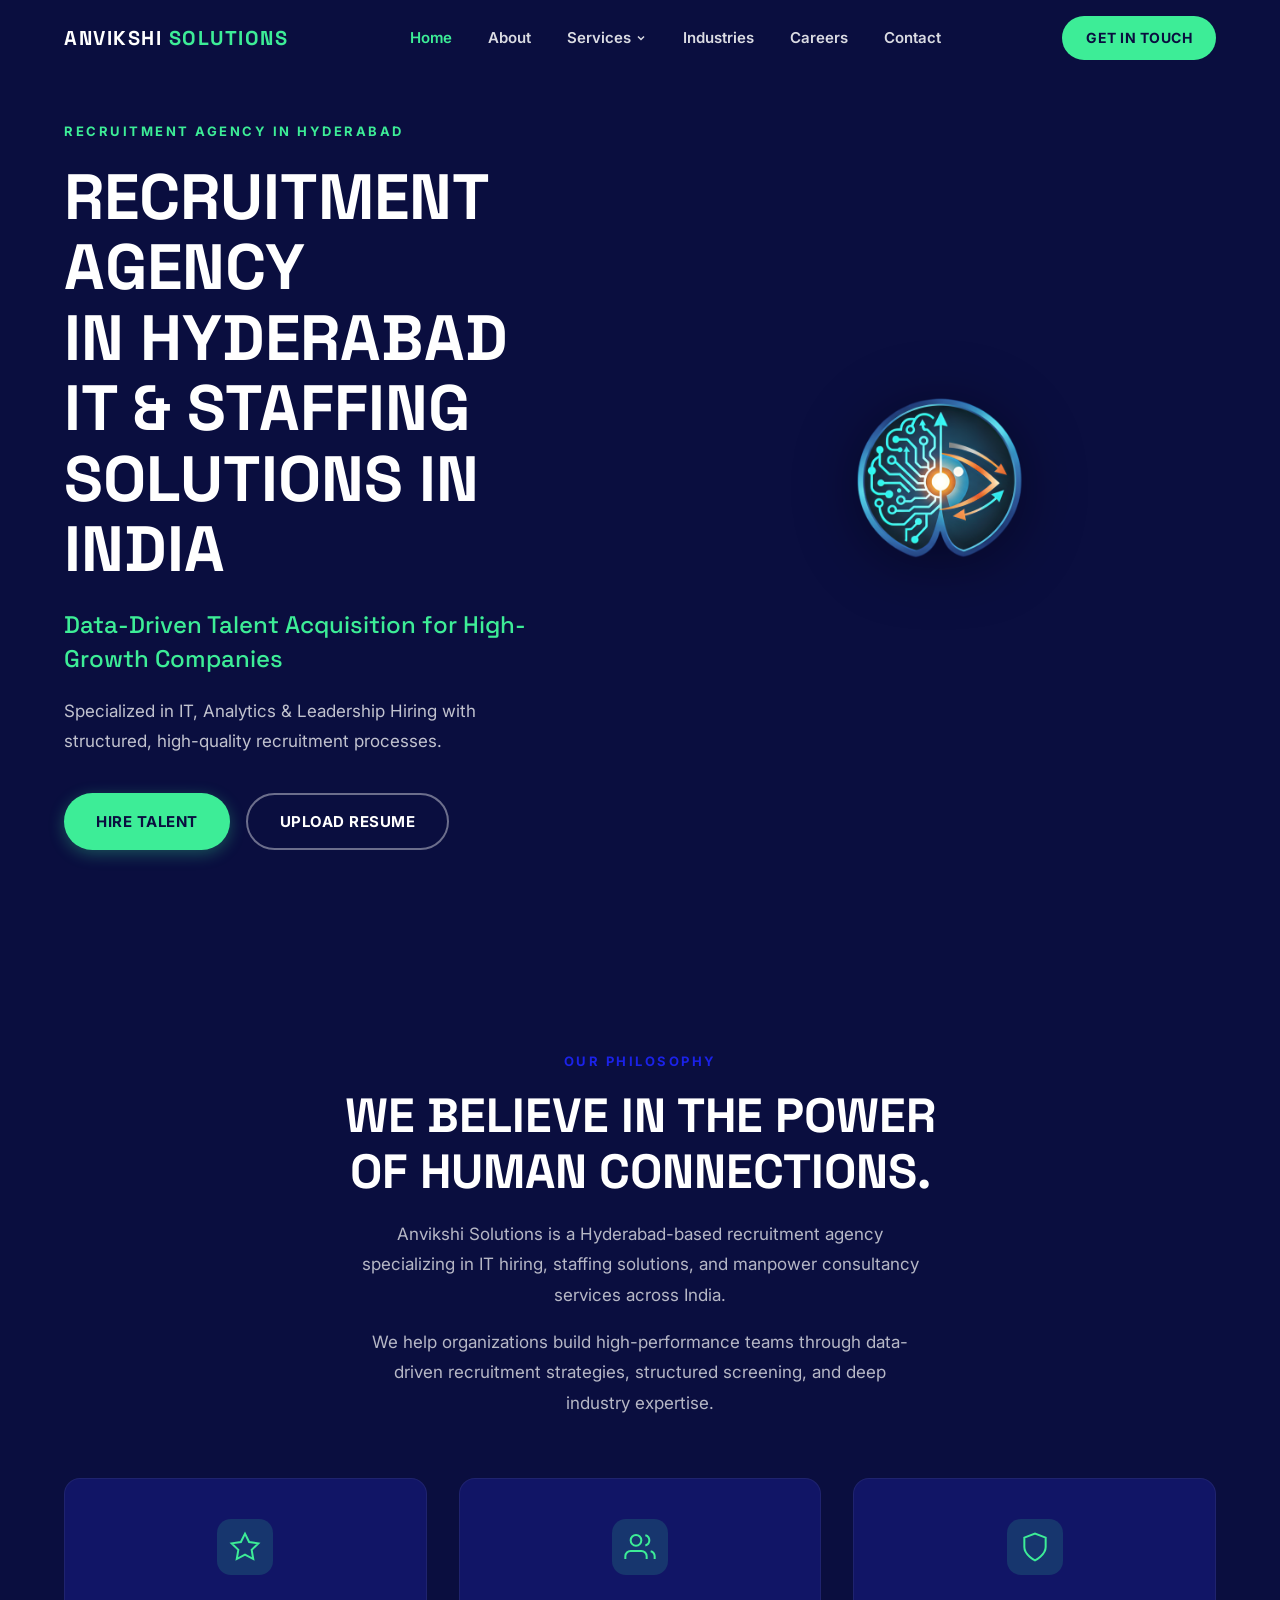
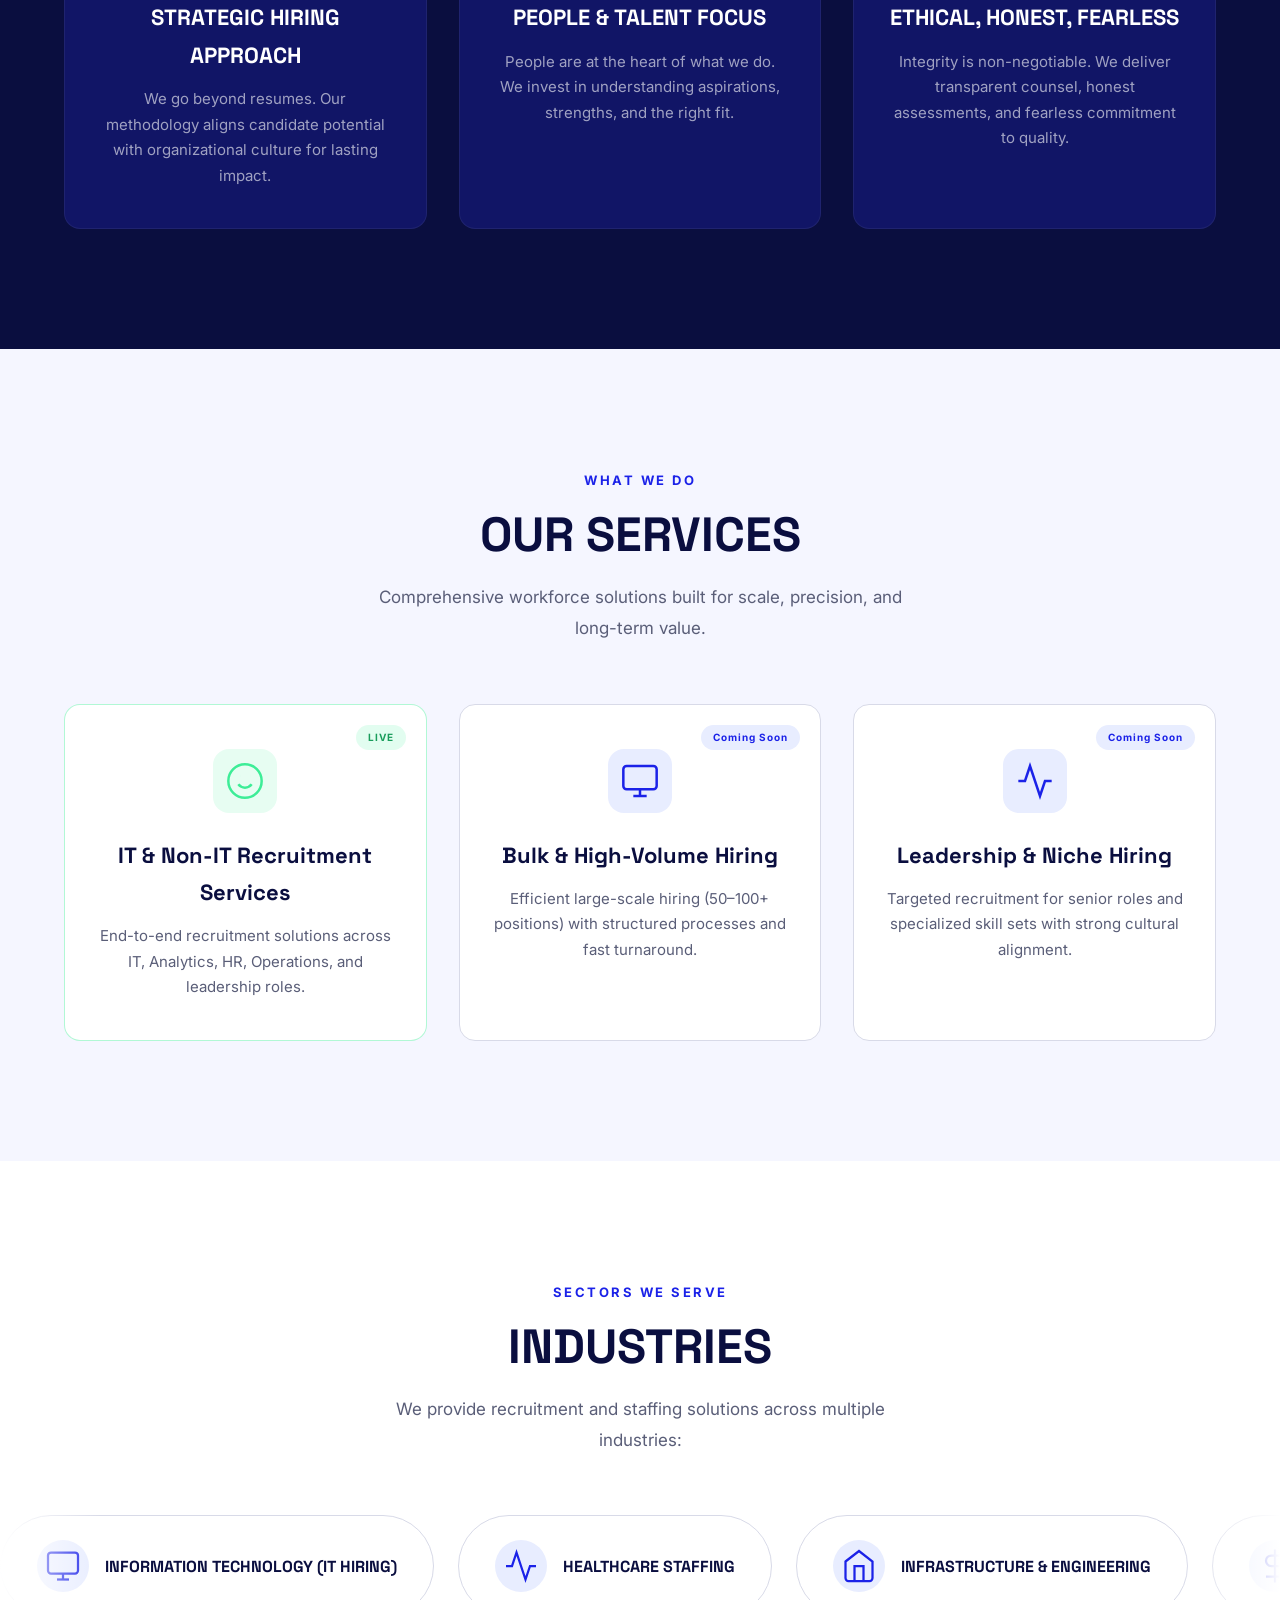
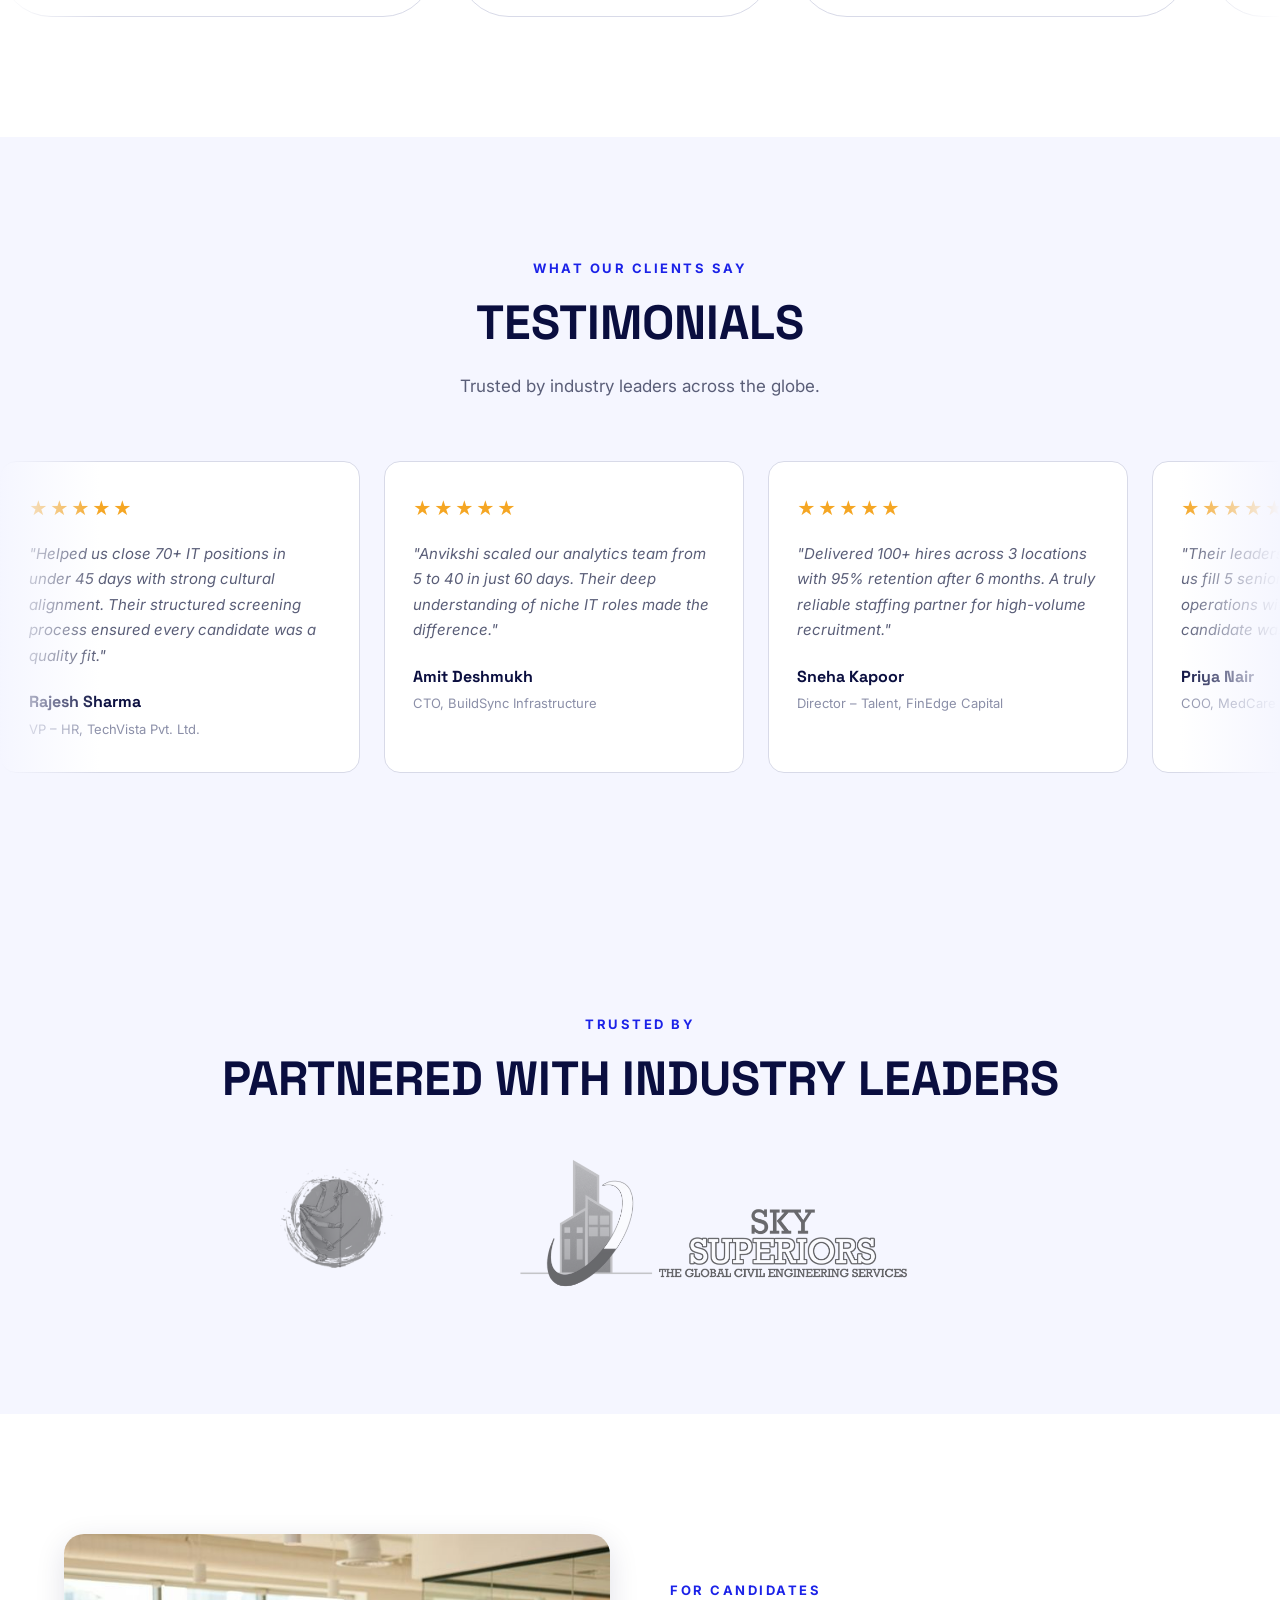
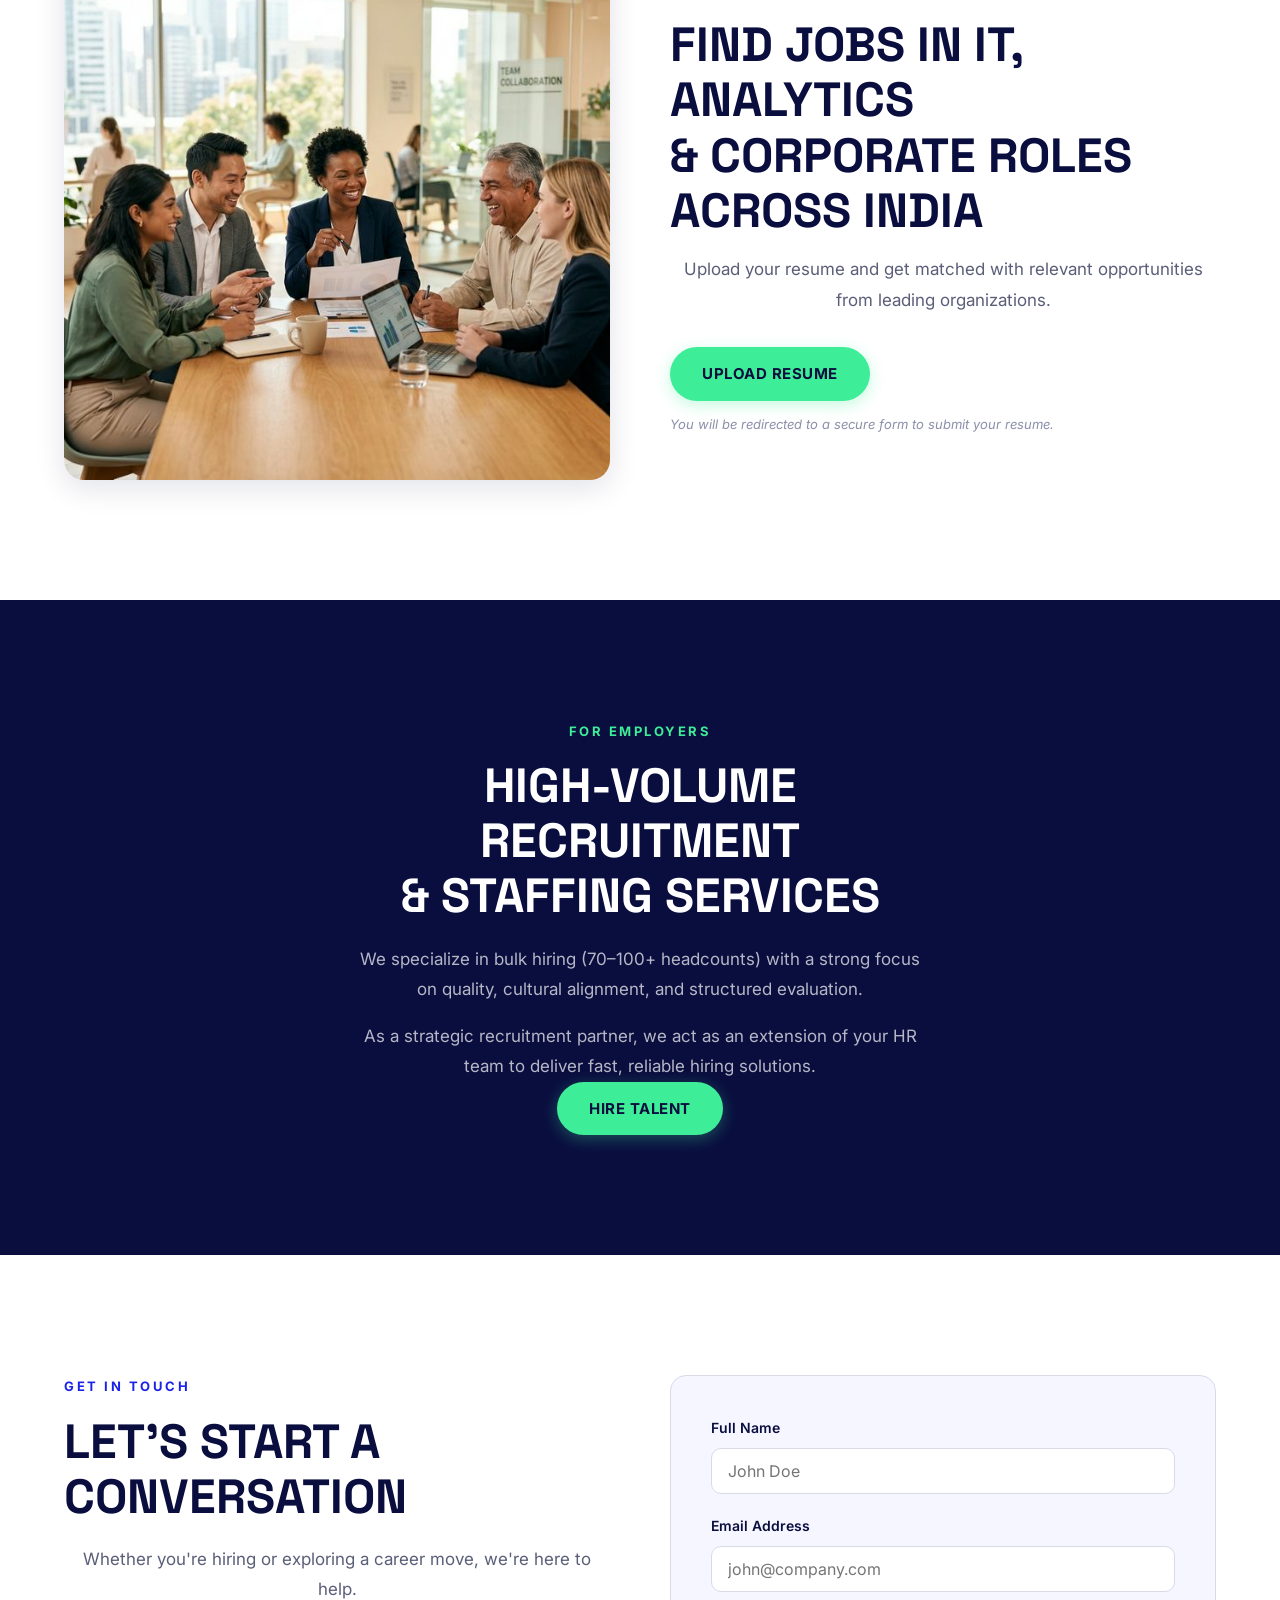
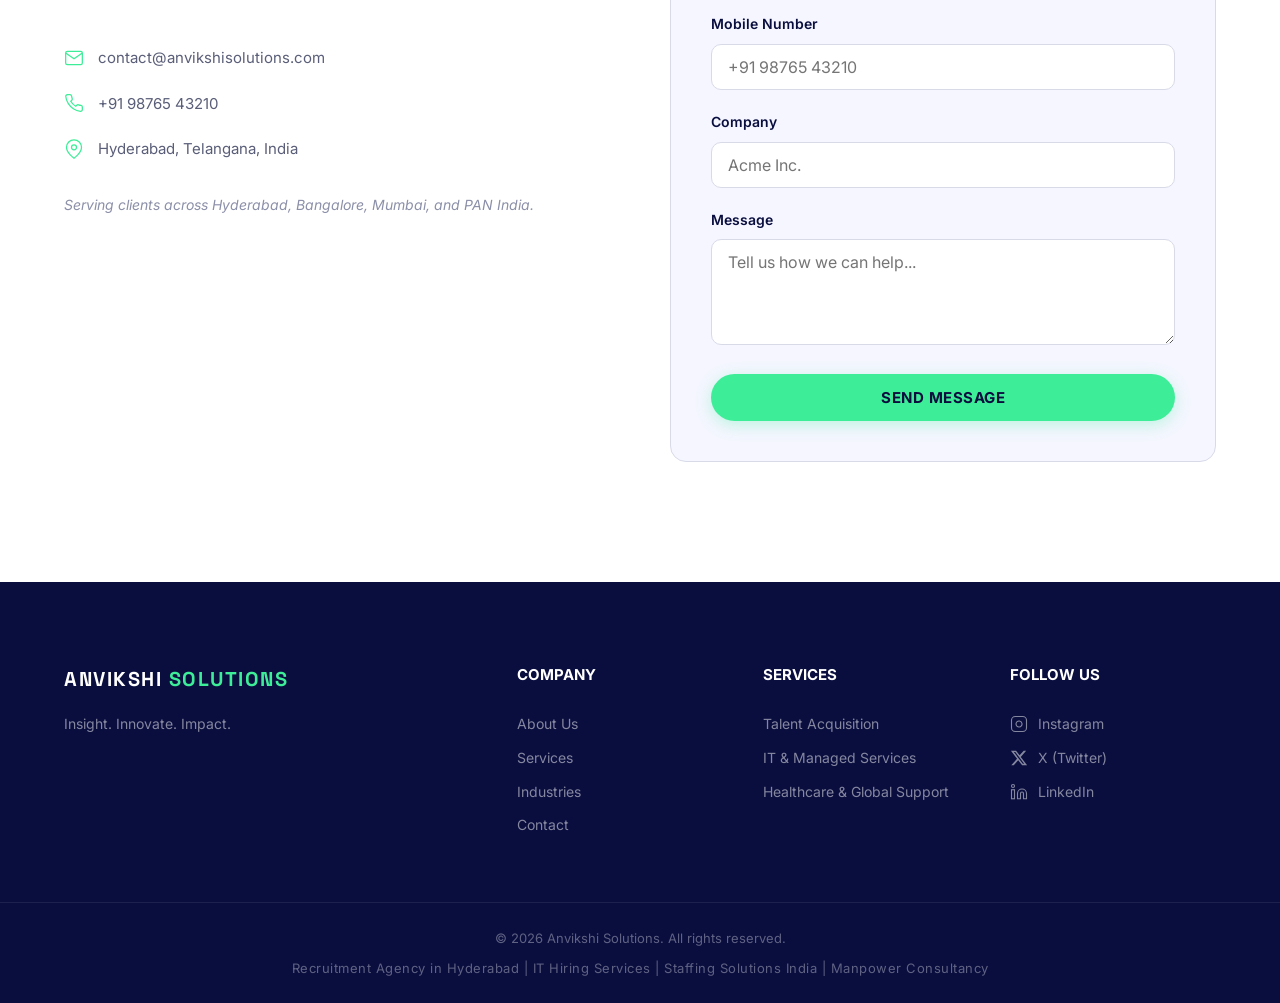
==== commit dd49c29b: "updated SEO" ====
--- a/index.html
+++ b/index.html
@@ -1,15 +1,20 @@
 <!DOCTYPE html>
 <html lang="en">
+
 <head>
   <meta charset="UTF-8" />
   <meta name="viewport" content="width=device-width, initial-scale=1.0" />
-  <title>Anvikshi Solutions — Insight. Innovate. Impact.</title>
-  <meta name="description" content="Anvikshi Solutions is a global recruitment and talent acquisition firm delivering strategic hiring, IT managed services, and scalable workforce solutions." />
+  <title>Anvikshi Solutions Recruitment Agency in Hyderabad IT Hiring & Staffing Services India</title>
+  <meta name="description"
+    content="Anvikshi Solutions is a leading recruitment agency in Hyderabad offering IT hiring, staffing, and manpower consultancy services across India. Hire top talent faster." />
   <link rel="preconnect" href="https://fonts.googleapis.com" />
   <link rel="preconnect" href="https://fonts.gstatic.com" crossorigin />
-  <link href="https://fonts.googleapis.com/css2?family=Space+Grotesk:wght@400;500;600;700&family=Inter:wght@300;400;500;600;700&display=swap" rel="stylesheet" />
+  <link
+    href="https://fonts.googleapis.com/css2?family=Space+Grotesk:wght@400;500;600;700&family=Inter:wght@300;400;500;600;700&display=swap"
+    rel="stylesheet" />
   <link rel="stylesheet" href="index.css" />
 </head>
+
 <body>
 
   <!-- ===== NAVBAR ===== -->
@@ -22,7 +27,10 @@
         <li><a href="#hero">Home</a></li>
         <li><a href="#about">About</a></li>
         <li class="nav-dropdown" id="servicesDropdown">
-          <a href="#pillars" class="dropdown-trigger">Services <svg class="chevron" width="12" height="12" viewBox="0 0 12 12"><path d="M3 4.5L6 7.5L9 4.5" stroke="currentColor" stroke-width="1.5" fill="none"/></svg></a>
+          <a href="#pillars" class="dropdown-trigger">Services <svg class="chevron" width="12" height="12"
+              viewBox="0 0 12 12">
+              <path d="M3 4.5L6 7.5L9 4.5" stroke="currentColor" stroke-width="1.5" fill="none" />
+            </svg></a>
           <div class="dropdown-menu">
             <a href="#pillars">Talent Acquisition</a>
             <a href="#pillars"><span>IT & Managed Services</span><span class="badge-soon">Soon</span></a>
@@ -44,18 +52,22 @@
 
   <!-- ===== HERO ===== -->
   <section class="hero" id="hero">
-    <video class="hero-video" autoplay muted loop playsinline preload="metadata" disablepictureinpicture controlslist="nodownload">
+    <video class="hero-video" autoplay muted loop playsinline preload="metadata" disablepictureinpicture
+      controlslist="nodownload">
       <source src="hero section video.mp4" type="video/mp4" />
     </video>
     <div class="hero-overlay"></div>
     <div class="container hero-grid">
       <div class="hero-content reveal">
-        <p class="hero-tag">Global Recruitment & Talent Solutions</p>
-        <h1 class="hero-title">Insight.<br/>Innovate.<br/>Impact.</h1>
-        <p class="hero-desc">Anvikshi Solutions is a forward-thinking recruitment and consulting firm that bridges organizations with extraordinary talent — across borders, industries, and ambitions.</p>
+        <p class="hero-tag">Recruitment Agency in Hyderabad</p>
+        <h1 class="hero-title">Recruitment Agency<br />in Hyderabad <br />IT & Staffing<br />Solutions in India</h1>
+        <h2 class="hero-subtitle">Data-Driven Talent Acquisition for High-Growth Companies</h2>
+        <p class="hero-desc">Specialized in IT, Analytics & Leadership Hiring with structured, high-quality recruitment
+          processes.</p>
         <div class="hero-btns">
-          <a href="#employers" class="btn btn-primary">Employers</a>
-          <a href="#careers" class="btn btn-outline">Job Seekers</a>
+          <a href="hire-talent.html" class="btn btn-primary">Hire Talent</a>
+          <a href="https://docs.google.com/forms/d/e/1FAIpQLSezjVftbPcmrcHyykA9C-gxbkPp7THzcZNUzPa5R44m7F9nfA/viewform?usp=publish-editor"
+            class="btn btn-outline" target="_blank" rel="noopener">Upload Resume</a>
         </div>
       </div>
       <div class="hero-image reveal reveal-right">
@@ -68,29 +80,45 @@
   <section class="about" id="about">
     <div class="container">
       <p class="section-tag reveal">Our Philosophy</p>
-      <h2 class="section-title light reveal">We believe in the power<br/>of human connections.</h2>
-      <p class="section-subtitle light reveal">Every hire is a relationship. Every placement is a partnership. We combine data-driven strategy with genuine human understanding.</p>
+      <h2 class="section-title light reveal">We believe in the power<br />of human connections.</h2>
+      <p class="section-subtitle light reveal">Anvikshi Solutions is a Hyderabad-based recruitment agency specializing
+        in IT hiring, staffing solutions, and manpower consultancy services across India.</p>
+      <p class="section-subtitle light reveal" style="margin-top:16px;">We help organizations build high-performance
+        teams through data-driven recruitment strategies, structured screening, and deep industry expertise.</p>
       <div class="about-grid">
         <div class="about-card reveal">
           <div class="about-icon">
-            <svg width="32" height="32" viewBox="0 0 24 24" fill="none" stroke="currentColor" stroke-width="1.5"><path d="M12 2L15.09 8.26L22 9.27L17 14.14L18.18 21.02L12 17.77L5.82 21.02L7 14.14L2 9.27L8.91 8.26L12 2Z"/></svg>
+            <svg width="32" height="32" viewBox="0 0 24 24" fill="none" stroke="currentColor" stroke-width="1.5">
+              <path
+                d="M12 2L15.09 8.26L22 9.27L17 14.14L18.18 21.02L12 17.77L5.82 21.02L7 14.14L2 9.27L8.91 8.26L12 2Z" />
+            </svg>
           </div>
           <h3>Strategic Hiring Approach</h3>
-          <p>We go beyond resumes. Our methodology aligns candidate potential with organizational culture for lasting impact.</p>
+          <p>We go beyond resumes. Our methodology aligns candidate potential with organizational culture for lasting
+            impact.</p>
         </div>
         <div class="about-card reveal">
           <div class="about-icon">
-            <svg width="32" height="32" viewBox="0 0 24 24" fill="none" stroke="currentColor" stroke-width="1.5"><path d="M17 21v-2a4 4 0 0 0-4-4H5a4 4 0 0 0-4 4v2"/><circle cx="9" cy="7" r="4"/><path d="M23 21v-2a4 4 0 0 0-3-3.87"/><path d="M16 3.13a4 4 0 0 1 0 7.75"/></svg>
+            <svg width="32" height="32" viewBox="0 0 24 24" fill="none" stroke="currentColor" stroke-width="1.5">
+              <path d="M17 21v-2a4 4 0 0 0-4-4H5a4 4 0 0 0-4 4v2" />
+              <circle cx="9" cy="7" r="4" />
+              <path d="M23 21v-2a4 4 0 0 0-3-3.87" />
+              <path d="M16 3.13a4 4 0 0 1 0 7.75" />
+            </svg>
           </div>
           <h3>People & Talent Focus</h3>
-          <p>People are at the heart of what we do. We invest in understanding aspirations, strengths, and the right fit.</p>
+          <p>People are at the heart of what we do. We invest in understanding aspirations, strengths, and the right
+            fit.</p>
         </div>
         <div class="about-card reveal">
           <div class="about-icon">
-            <svg width="32" height="32" viewBox="0 0 24 24" fill="none" stroke="currentColor" stroke-width="1.5"><path d="M12 22s8-4 8-10V5l-8-3-8 3v7c0 6 8 10 8 10z"/></svg>
+            <svg width="32" height="32" viewBox="0 0 24 24" fill="none" stroke="currentColor" stroke-width="1.5">
+              <path d="M12 22s8-4 8-10V5l-8-3-8 3v7c0 6 8 10 8 10z" />
+            </svg>
           </div>
           <h3>Ethical, Honest, Fearless</h3>
-          <p>Integrity is non-negotiable. We deliver transparent counsel, honest assessments, and fearless commitment to quality.</p>
+          <p>Integrity is non-negotiable. We deliver transparent counsel, honest assessments, and fearless commitment to
+            quality.</p>
         </div>
       </div>
     </div>
@@ -100,32 +128,44 @@
   <section class="pillars" id="pillars">
     <div class="container">
       <p class="section-tag reveal">What We Do</p>
-      <h2 class="section-title reveal">Three Pillars of Excellence</h2>
-      <p class="section-subtitle reveal">Comprehensive workforce solutions built for scale, precision, and long-term value.</p>
+      <h2 class="section-title reveal">Our Services</h2>
+      <p class="section-subtitle reveal">Comprehensive workforce solutions built for scale, precision, and long-term
+        value.</p>
       <div class="pillars-grid">
         <div class="pillar-card pillar-live reveal">
           <span class="pillar-badge live">LIVE</span>
           <div class="pillar-icon">
-            <svg width="40" height="40" viewBox="0 0 24 24" fill="none" stroke="currentColor" stroke-width="1.5"><circle cx="12" cy="12" r="10"/><path d="M8 14s1.5 2 4 2 4-2 4-2"/><line x1="9" y1="9" x2="9.01" y2="9"/><line x1="15" y1="9" x2="15.01" y2="9"/></svg>
-          </div>
-          <h3>Talent Acquisition</h3>
-          <p>High-Volume Strategic Hiring. Specializing in rapid-scale deployment (70–100+ headcounts) with 99% cultural alignment. We become an extension of your HR team.</p>
+            <svg width="40" height="40" viewBox="0 0 24 24" fill="none" stroke="currentColor" stroke-width="1.5">
+              <circle cx="12" cy="12" r="10" />
+              <path d="M8 14s1.5 2 4 2 4-2 4-2" />
+              <line x1="9" y1="9" x2="9.01" y2="9" />
+              <line x1="15" y1="9" x2="15.01" y2="9" />
+            </svg>
+          </div>
+          <h3>IT & Non-IT Recruitment Services</h3>
+          <p>End-to-end recruitment solutions across IT, Analytics, HR, Operations, and leadership roles.</p>
         </div>
         <div class="pillar-card reveal">
           <span class="pillar-badge soon">Coming Soon</span>
           <div class="pillar-icon">
-            <svg width="40" height="40" viewBox="0 0 24 24" fill="none" stroke="currentColor" stroke-width="1.5"><rect x="2" y="3" width="20" height="14" rx="2"/><line x1="8" y1="21" x2="16" y2="21"/><line x1="12" y1="17" x2="12" y2="21"/></svg>
-          </div>
-          <h3>IT & Managed Services</h3>
-          <p>Enterprise IT Infrastructure and technical project management. End-to-end managed solutions for digital transformation and operational excellence.</p>
+            <svg width="40" height="40" viewBox="0 0 24 24" fill="none" stroke="currentColor" stroke-width="1.5">
+              <rect x="2" y="3" width="20" height="14" rx="2" />
+              <line x1="8" y1="21" x2="16" y2="21" />
+              <line x1="12" y1="17" x2="12" y2="21" />
+            </svg>
+          </div>
+          <h3>Bulk & High-Volume Hiring</h3>
+          <p>Efficient large-scale hiring (50–100+ positions) with structured processes and fast turnaround.</p>
         </div>
         <div class="pillar-card reveal">
           <span class="pillar-badge soon">Coming Soon</span>
           <div class="pillar-icon">
-            <svg width="40" height="40" viewBox="0 0 24 24" fill="none" stroke="currentColor" stroke-width="1.5"><path d="M22 12h-4l-3 9L9 3l-3 9H2"/></svg>
-          </div>
-          <h3>Healthcare & Global Support</h3>
-          <p>Specialized Workforce Solutions for healthcare and global support sectors. Connecting skilled professionals with mission-critical roles worldwide.</p>
+            <svg width="40" height="40" viewBox="0 0 24 24" fill="none" stroke="currentColor" stroke-width="1.5">
+              <path d="M22 12h-4l-3 9L9 3l-3 9H2" />
+            </svg>
+          </div>
+          <h3>Leadership & Niche Hiring</h3>
+          <p>Targeted recruitment for senior roles and specialized skill sets with strong cultural alignment.</p>
         </div>
       </div>
     </div>
@@ -136,23 +176,116 @@
     <div class="container">
       <p class="section-tag reveal">Sectors We Serve</p>
       <h2 class="section-title reveal">Industries</h2>
-      <p class="section-subtitle reveal" style="margin:0 auto 0;">Deep domain expertise across high-growth industries.</p>
+      <p class="section-subtitle reveal" style="margin:0 auto 0;">We provide recruitment and staffing solutions across
+        multiple industries:</p>
     </div>
     <div class="marquee-wrapper" style="margin-top:60px;">
       <div class="marquee-track">
-        <div class="industry-card"><div class="industry-icon"><svg width="36" height="36" viewBox="0 0 24 24" fill="none" stroke="currentColor" stroke-width="1.5"><rect x="2" y="3" width="20" height="14" rx="2"/><line x1="8" y1="21" x2="16" y2="21"/><line x1="12" y1="17" x2="12" y2="21"/></svg></div><h3>Information Technology</h3></div>
-        <div class="industry-card"><div class="industry-icon"><svg width="36" height="36" viewBox="0 0 24 24" fill="none" stroke="currentColor" stroke-width="1.5"><path d="M22 12h-4l-3 9L9 3l-3 9H2"/></svg></div><h3>Healthcare</h3></div>
-        <div class="industry-card"><div class="industry-icon"><svg width="36" height="36" viewBox="0 0 24 24" fill="none" stroke="currentColor" stroke-width="1.5"><path d="M3 9l9-7 9 7v11a2 2 0 0 1-2 2H5a2 2 0 0 1-2-2z"/><polyline points="9 22 9 12 15 12 15 22"/></svg></div><h3>Infrastructure</h3></div>
-        <div class="industry-card"><div class="industry-icon"><svg width="36" height="36" viewBox="0 0 24 24" fill="none" stroke="currentColor" stroke-width="1.5"><line x1="12" y1="1" x2="12" y2="23"/><path d="M17 5H9.5a3.5 3.5 0 0 0 0 7h5a3.5 3.5 0 0 1 0 7H6"/></svg></div><h3>Finance</h3></div>
-        <div class="industry-card"><div class="industry-icon"><svg width="36" height="36" viewBox="0 0 24 24" fill="none" stroke="currentColor" stroke-width="1.5"><path d="M18 8h1a4 4 0 0 1 0 8h-1"/><path d="M2 8h16v9a4 4 0 0 1-4 4H6a4 4 0 0 1-4-4V8z"/><line x1="6" y1="1" x2="6" y2="4"/><line x1="10" y1="1" x2="10" y2="4"/><line x1="14" y1="1" x2="14" y2="4"/></svg></div><h3>Support Services</h3></div>
-        <div class="industry-card"><div class="industry-icon"><svg width="36" height="36" viewBox="0 0 24 24" fill="none" stroke="currentColor" stroke-width="1.5"><path d="M2 20h20"/><path d="M5 20V8l7-5 7 5v12"/><path d="M9 20v-4h6v4"/></svg></div><h3>Manufacturing</h3></div>
+        <div class="industry-card">
+          <div class="industry-icon"><svg width="36" height="36" viewBox="0 0 24 24" fill="none" stroke="currentColor"
+              stroke-width="1.5">
+              <rect x="2" y="3" width="20" height="14" rx="2" />
+              <line x1="8" y1="21" x2="16" y2="21" />
+              <line x1="12" y1="17" x2="12" y2="21" />
+            </svg></div>
+          <h3>Information Technology (IT Hiring)</h3>
+        </div>
+        <div class="industry-card">
+          <div class="industry-icon"><svg width="36" height="36" viewBox="0 0 24 24" fill="none" stroke="currentColor"
+              stroke-width="1.5">
+              <path d="M22 12h-4l-3 9L9 3l-3 9H2" />
+            </svg></div>
+          <h3>Healthcare Staffing</h3>
+        </div>
+        <div class="industry-card">
+          <div class="industry-icon"><svg width="36" height="36" viewBox="0 0 24 24" fill="none" stroke="currentColor"
+              stroke-width="1.5">
+              <path d="M3 9l9-7 9 7v11a2 2 0 0 1-2 2H5a2 2 0 0 1-2-2z" />
+              <polyline points="9 22 9 12 15 12 15 22" />
+            </svg></div>
+          <h3>Infrastructure & Engineering</h3>
+        </div>
+        <div class="industry-card">
+          <div class="industry-icon"><svg width="36" height="36" viewBox="0 0 24 24" fill="none" stroke="currentColor"
+              stroke-width="1.5">
+              <line x1="12" y1="1" x2="12" y2="23" />
+              <path d="M17 5H9.5a3.5 3.5 0 0 0 0 7h5a3.5 3.5 0 0 1 0 7H6" />
+            </svg></div>
+          <h3>Finance & Accounting Recruitment</h3>
+        </div>
+        <div class="industry-card">
+          <div class="industry-icon"><svg width="36" height="36" viewBox="0 0 24 24" fill="none" stroke="currentColor"
+              stroke-width="1.5">
+              <path d="M18 8h1a4 4 0 0 1 0 8h-1" />
+              <path d="M2 8h16v9a4 4 0 0 1-4 4H6a4 4 0 0 1-4-4V8z" />
+              <line x1="6" y1="1" x2="6" y2="4" />
+              <line x1="10" y1="1" x2="10" y2="4" />
+              <line x1="14" y1="1" x2="14" y2="4" />
+            </svg></div>
+          <h3>Support & Operations Staffing</h3>
+        </div>
+        <div class="industry-card">
+          <div class="industry-icon"><svg width="36" height="36" viewBox="0 0 24 24" fill="none" stroke="currentColor"
+              stroke-width="1.5">
+              <path d="M2 20h20" />
+              <path d="M5 20V8l7-5 7 5v12" />
+              <path d="M9 20v-4h6v4" />
+            </svg></div>
+          <h3>Manufacturing Workforce Solutions</h3>
+        </div>
         <!-- Duplicated for seamless loop -->
-        <div class="industry-card"><div class="industry-icon"><svg width="36" height="36" viewBox="0 0 24 24" fill="none" stroke="currentColor" stroke-width="1.5"><rect x="2" y="3" width="20" height="14" rx="2"/><line x1="8" y1="21" x2="16" y2="21"/><line x1="12" y1="17" x2="12" y2="21"/></svg></div><h3>Information Technology</h3></div>
-        <div class="industry-card"><div class="industry-icon"><svg width="36" height="36" viewBox="0 0 24 24" fill="none" stroke="currentColor" stroke-width="1.5"><path d="M22 12h-4l-3 9L9 3l-3 9H2"/></svg></div><h3>Healthcare</h3></div>
-        <div class="industry-card"><div class="industry-icon"><svg width="36" height="36" viewBox="0 0 24 24" fill="none" stroke="currentColor" stroke-width="1.5"><path d="M3 9l9-7 9 7v11a2 2 0 0 1-2 2H5a2 2 0 0 1-2-2z"/><polyline points="9 22 9 12 15 12 15 22"/></svg></div><h3>Infrastructure</h3></div>
-        <div class="industry-card"><div class="industry-icon"><svg width="36" height="36" viewBox="0 0 24 24" fill="none" stroke="currentColor" stroke-width="1.5"><line x1="12" y1="1" x2="12" y2="23"/><path d="M17 5H9.5a3.5 3.5 0 0 0 0 7h5a3.5 3.5 0 0 1 0 7H6"/></svg></div><h3>Finance</h3></div>
-        <div class="industry-card"><div class="industry-icon"><svg width="36" height="36" viewBox="0 0 24 24" fill="none" stroke="currentColor" stroke-width="1.5"><path d="M18 8h1a4 4 0 0 1 0 8h-1"/><path d="M2 8h16v9a4 4 0 0 1-4 4H6a4 4 0 0 1-4-4V8z"/><line x1="6" y1="1" x2="6" y2="4"/><line x1="10" y1="1" x2="10" y2="4"/><line x1="14" y1="1" x2="14" y2="4"/></svg></div><h3>Support Services</h3></div>
-        <div class="industry-card"><div class="industry-icon"><svg width="36" height="36" viewBox="0 0 24 24" fill="none" stroke="currentColor" stroke-width="1.5"><path d="M2 20h20"/><path d="M5 20V8l7-5 7 5v12"/><path d="M9 20v-4h6v4"/></svg></div><h3>Manufacturing</h3></div>
+        <div class="industry-card">
+          <div class="industry-icon"><svg width="36" height="36" viewBox="0 0 24 24" fill="none" stroke="currentColor"
+              stroke-width="1.5">
+              <rect x="2" y="3" width="20" height="14" rx="2" />
+              <line x1="8" y1="21" x2="16" y2="21" />
+              <line x1="12" y1="17" x2="12" y2="21" />
+            </svg></div>
+          <h3>Information Technology (IT Hiring)</h3>
+        </div>
+        <div class="industry-card">
+          <div class="industry-icon"><svg width="36" height="36" viewBox="0 0 24 24" fill="none" stroke="currentColor"
+              stroke-width="1.5">
+              <path d="M22 12h-4l-3 9L9 3l-3 9H2" />
+            </svg></div>
+          <h3>Healthcare Staffing</h3>
+        </div>
+        <div class="industry-card">
+          <div class="industry-icon"><svg width="36" height="36" viewBox="0 0 24 24" fill="none" stroke="currentColor"
+              stroke-width="1.5">
+              <path d="M3 9l9-7 9 7v11a2 2 0 0 1-2 2H5a2 2 0 0 1-2-2z" />
+              <polyline points="9 22 9 12 15 12 15 22" />
+            </svg></div>
+          <h3>Infrastructure & Engineering</h3>
+        </div>
+        <div class="industry-card">
+          <div class="industry-icon"><svg width="36" height="36" viewBox="0 0 24 24" fill="none" stroke="currentColor"
+              stroke-width="1.5">
+              <line x1="12" y1="1" x2="12" y2="23" />
+              <path d="M17 5H9.5a3.5 3.5 0 0 0 0 7h5a3.5 3.5 0 0 1 0 7H6" />
+            </svg></div>
+          <h3>Finance & Accounting Recruitment</h3>
+        </div>
+        <div class="industry-card">
+          <div class="industry-icon"><svg width="36" height="36" viewBox="0 0 24 24" fill="none" stroke="currentColor"
+              stroke-width="1.5">
+              <path d="M18 8h1a4 4 0 0 1 0 8h-1" />
+              <path d="M2 8h16v9a4 4 0 0 1-4 4H6a4 4 0 0 1-4-4V8z" />
+              <line x1="6" y1="1" x2="6" y2="4" />
+              <line x1="10" y1="1" x2="10" y2="4" />
+              <line x1="14" y1="1" x2="14" y2="4" />
+            </svg></div>
+          <h3>Support & Operations Staffing</h3>
+        </div>
+        <div class="industry-card">
+          <div class="industry-icon"><svg width="36" height="36" viewBox="0 0 24 24" fill="none" stroke="currentColor"
+              stroke-width="1.5">
+              <path d="M2 20h20" />
+              <path d="M5 20V8l7-5 7 5v12" />
+              <path d="M9 20v-4h6v4" />
+            </svg></div>
+          <h3>Manufacturing Workforce Solutions</h3>
+        </div>
       </div>
     </div>
   </section>
@@ -168,64 +301,54 @@
       <div class="marquee-track marquee-track-reverse">
         <div class="testimonial-card">
           <div class="stars">★★★★★</div>
-          <p class="testimonial-text">"Anvikshi Solutions transformed our hiring process. Their team delivered 80+ qualified candidates within weeks. Exceptional service and professionalism."</p>
-          <div class="testimonial-author"><strong>Rajesh Sharma</strong><span>TechVista Pvt. Ltd.</span></div>
-        </div>
-        <div class="testimonial-card">
-          <div class="stars">★★★★★</div>
-          <p class="testimonial-text">"The cultural alignment of candidates was remarkable. They truly understand what makes a great hire beyond just technical skills."</p>
-          <div class="testimonial-author"><strong>Priya Nair</strong><span>MedCare Global</span></div>
-        </div>
-        <div class="testimonial-card">
-          <div class="stars">★★★★★</div>
-          <p class="testimonial-text">"Fast, reliable, and deeply professional. Anvikshi helped us scale our engineering team from 10 to 70 in just three months."</p>
-          <div class="testimonial-author"><strong>Amit Deshmukh</strong><span>BuildSync Infrastructure</span></div>
-        </div>
-        <div class="testimonial-card">
-          <div class="stars">★★★★★</div>
-          <p class="testimonial-text">"Their domain expertise in finance recruitment is unmatched. Every candidate was thoroughly vetted and ready to contribute from day one."</p>
-          <div class="testimonial-author"><strong>Sneha Kapoor</strong><span>FinEdge Capital</span></div>
-        </div>
-        <div class="testimonial-card">
-          <div class="stars">★★★★★</div>
-          <p class="testimonial-text">"We partnered with Anvikshi for our manufacturing unit staffing. Their speed and quality of delivery exceeded all expectations."</p>
-          <div class="testimonial-author"><strong>Vikram Joshi</strong><span>NovaMake Industries</span></div>
-        </div>
-        <div class="testimonial-card">
-          <div class="stars">★★★★★</div>
-          <p class="testimonial-text">"A true strategic partner. They don't just fill positions — they build teams aligned with our long-term vision."</p>
-          <div class="testimonial-author"><strong>Ananya Reddy</strong><span>CloudServe Solutions</span></div>
+          <p class="testimonial-text">"Helped us close 70+ IT positions in under 45 days with strong cultural alignment.
+            Their structured screening process ensured every candidate was a quality fit."</p>
+          <div class="testimonial-author"><strong>Rajesh Sharma</strong><span>VP – HR, TechVista Pvt. Ltd.</span></div>
+        </div>
+        <div class="testimonial-card">
+          <div class="stars">★★★★★</div>
+          <p class="testimonial-text">"Anvikshi scaled our analytics team from 5 to 40 in just 60 days. Their deep
+            understanding of niche IT roles made the difference."</p>
+          <div class="testimonial-author"><strong>Amit Deshmukh</strong><span>CTO, BuildSync Infrastructure</span></div>
+        </div>
+        <div class="testimonial-card">
+          <div class="stars">★★★★★</div>
+          <p class="testimonial-text">"Delivered 100+ hires across 3 locations with 95% retention after 6 months. A
+            truly reliable staffing partner for high-volume recruitment."</p>
+          <div class="testimonial-author"><strong>Sneha Kapoor</strong><span>Director – Talent, FinEdge Capital</span>
+          </div>
+        </div>
+        <div class="testimonial-card">
+          <div class="stars">★★★★★</div>
+          <p class="testimonial-text">"Their leadership hiring expertise helped us fill 5 senior roles in healthcare
+            operations within 30 days — each candidate was a perfect strategic fit."</p>
+          <div class="testimonial-author"><strong>Priya Nair</strong><span>COO, MedCare Global</span></div>
         </div>
         <!-- Duplicated for seamless loop -->
         <div class="testimonial-card">
           <div class="stars">★★★★★</div>
-          <p class="testimonial-text">"Anvikshi Solutions transformed our hiring process. Their team delivered 80+ qualified candidates within weeks. Exceptional service and professionalism."</p>
-          <div class="testimonial-author"><strong>Rajesh Sharma</strong><span>TechVista Pvt. Ltd.</span></div>
-        </div>
-        <div class="testimonial-card">
-          <div class="stars">★★★★★</div>
-          <p class="testimonial-text">"The cultural alignment of candidates was remarkable. They truly understand what makes a great hire beyond just technical skills."</p>
-          <div class="testimonial-author"><strong>Priya Nair</strong><span>MedCare Global</span></div>
-        </div>
-        <div class="testimonial-card">
-          <div class="stars">★★★★★</div>
-          <p class="testimonial-text">"Fast, reliable, and deeply professional. Anvikshi helped us scale our engineering team from 10 to 70 in just three months."</p>
-          <div class="testimonial-author"><strong>Amit Deshmukh</strong><span>BuildSync Infrastructure</span></div>
-        </div>
-        <div class="testimonial-card">
-          <div class="stars">★★★★★</div>
-          <p class="testimonial-text">"Their domain expertise in finance recruitment is unmatched. Every candidate was thoroughly vetted and ready to contribute from day one."</p>
-          <div class="testimonial-author"><strong>Sneha Kapoor</strong><span>FinEdge Capital</span></div>
-        </div>
-        <div class="testimonial-card">
-          <div class="stars">★★★★★</div>
-          <p class="testimonial-text">"We partnered with Anvikshi for our manufacturing unit staffing. Their speed and quality of delivery exceeded all expectations."</p>
-          <div class="testimonial-author"><strong>Vikram Joshi</strong><span>NovaMake Industries</span></div>
-        </div>
-        <div class="testimonial-card">
-          <div class="stars">★★★★★</div>
-          <p class="testimonial-text">"A true strategic partner. They don't just fill positions — they build teams aligned with our long-term vision."</p>
-          <div class="testimonial-author"><strong>Ananya Reddy</strong><span>CloudServe Solutions</span></div>
+          <p class="testimonial-text">"Helped us close 70+ IT positions in under 45 days with strong cultural alignment.
+            Their structured screening process ensured every candidate was a quality fit."</p>
+          <div class="testimonial-author"><strong>Rajesh Sharma</strong><span>VP – HR, TechVista Pvt. Ltd.</span></div>
+        </div>
+        <div class="testimonial-card">
+          <div class="stars">★★★★★</div>
+          <p class="testimonial-text">"Anvikshi scaled our analytics team from 5 to 40 in just 60 days. Their deep
+            understanding of niche IT roles made the difference."</p>
+          <div class="testimonial-author"><strong>Amit Deshmukh</strong><span>CTO, BuildSync Infrastructure</span></div>
+        </div>
+        <div class="testimonial-card">
+          <div class="stars">★★★★★</div>
+          <p class="testimonial-text">"Delivered 100+ hires across 3 locations with 95% retention after 6 months. A
+            truly reliable staffing partner for high-volume recruitment."</p>
+          <div class="testimonial-author"><strong>Sneha Kapoor</strong><span>Director – Talent, FinEdge Capital</span>
+          </div>
+        </div>
+        <div class="testimonial-card">
+          <div class="stars">★★★★★</div>
+          <p class="testimonial-text">"Their leadership hiring expertise helped us fill 5 senior roles in healthcare
+            operations within 30 days — each candidate was a perfect strategic fit."</p>
+          <div class="testimonial-author"><strong>Priya Nair</strong><span>COO, MedCare Global</span></div>
         </div>
       </div>
     </div>
@@ -255,9 +378,11 @@
       </div>
       <div class="job-seekers-content reveal reveal-right">
         <p class="section-tag">For Candidates</p>
-        <h2 class="section-title">Let's Find Your<br/>Next Role</h2>
-        <p class="section-subtitle">Your career deserves more than a job board. We connect you with roles that match your skills, values, and ambitions — with personalized guidance every step of the way.</p>
-        <a href="https://docs.google.com/forms/d/e/1FAIpQLScH7uSfFa6lMBN8CzyCyPrpuzWwtH49Ge0dc-gDpfYs6cTl0w/viewform?usp=header" class="btn btn-primary" target="_blank" rel="noopener">Upload Resume</a>
+        <h2 class="section-title">Find Jobs in IT, Analytics<br />& Corporate Roles<br />Across India</h2>
+        <p class="section-subtitle">Upload your resume and get matched with relevant opportunities from leading
+          organizations.</p>
+        <a href="https://docs.google.com/forms/d/e/1FAIpQLSezjVftbPcmrcHyykA9C-gxbkPp7THzcZNUzPa5R44m7F9nfA/viewform?usp=publish-editor"
+          class="btn btn-primary" target="_blank" rel="noopener">Upload Resume</a>
         <p class="redirect-note">You will be redirected to a secure form to submit your resume.</p>
       </div>
     </div>
@@ -267,8 +392,11 @@
   <section class="employers" id="employers">
     <div class="container employers-content reveal">
       <p class="section-tag">For Employers</p>
-      <h2 class="section-title light">Build Your Team<br/>With Us</h2>
-      <p class="section-subtitle light">From niche specialists to high-volume campaigns, we deliver talent solutions that scale with your business goals.</p>
+      <h2 class="section-title light">High-Volume Recruitment<br />& Staffing Services</h2>
+      <p class="section-subtitle light">We specialize in bulk hiring (70–100+ headcounts) with a strong focus on
+        quality, cultural alignment, and structured evaluation.</p>
+      <p class="section-subtitle light" style="margin-top:16px;">As a strategic recruitment partner, we act as an
+        extension of your HR team to deliver fast, reliable hiring solutions.</p>
       <a href="hire-talent.html" class="btn btn-orange">Hire Talent</a>
     </div>
   </section>
@@ -278,21 +406,31 @@
     <div class="container contact-grid">
       <div class="contact-info reveal">
         <p class="section-tag">Get in Touch</p>
-        <h2 class="section-title">Let's Start a<br/>Conversation</h2>
+        <h2 class="section-title">Let's Start a<br />Conversation</h2>
         <p class="section-subtitle">Whether you're hiring or exploring a career move, we're here to help.</p>
         <div class="contact-details">
           <div class="contact-item">
-            <svg width="20" height="20" viewBox="0 0 24 24" fill="none" stroke="currentColor" stroke-width="1.5"><path d="M4 4h16c1.1 0 2 .9 2 2v12c0 1.1-.9 2-2 2H4c-1.1 0-2-.9-2-2V6c0-1.1.9-2 2-2z"/><polyline points="22,6 12,13 2,6"/></svg>
+            <svg width="20" height="20" viewBox="0 0 24 24" fill="none" stroke="currentColor" stroke-width="1.5">
+              <path d="M4 4h16c1.1 0 2 .9 2 2v12c0 1.1-.9 2-2 2H4c-1.1 0-2-.9-2-2V6c0-1.1.9-2 2-2z" />
+              <polyline points="22,6 12,13 2,6" />
+            </svg>
             <span>contact@anvikshisolutions.com</span>
           </div>
           <div class="contact-item">
-            <svg width="20" height="20" viewBox="0 0 24 24" fill="none" stroke="currentColor" stroke-width="1.5"><path d="M22 16.92v3a2 2 0 0 1-2.18 2 19.79 19.79 0 0 1-8.63-3.07 19.5 19.5 0 0 1-6-6 19.79 19.79 0 0 1-3.07-8.67A2 2 0 0 1 4.11 2h3a2 2 0 0 1 2 1.72 12.84 12.84 0 0 0 .7 2.81 2 2 0 0 1-.45 2.11L8.09 9.91a16 16 0 0 0 6 6l1.27-1.27a2 2 0 0 1 2.11-.45 12.84 12.84 0 0 0 2.81.7A2 2 0 0 1 22 16.92z"/></svg>
+            <svg width="20" height="20" viewBox="0 0 24 24" fill="none" stroke="currentColor" stroke-width="1.5">
+              <path
+                d="M22 16.92v3a2 2 0 0 1-2.18 2 19.79 19.79 0 0 1-8.63-3.07 19.5 19.5 0 0 1-6-6 19.79 19.79 0 0 1-3.07-8.67A2 2 0 0 1 4.11 2h3a2 2 0 0 1 2 1.72 12.84 12.84 0 0 0 .7 2.81 2 2 0 0 1-.45 2.11L8.09 9.91a16 16 0 0 0 6 6l1.27-1.27a2 2 0 0 1 2.11-.45 12.84 12.84 0 0 0 2.81.7A2 2 0 0 1 22 16.92z" />
+            </svg>
             <span>+91 98765 43210</span>
           </div>
           <div class="contact-item">
-            <svg width="20" height="20" viewBox="0 0 24 24" fill="none" stroke="currentColor" stroke-width="1.5"><path d="M21 10c0 7-9 13-9 13s-9-6-9-13a9 9 0 0 1 18 0z"/><circle cx="12" cy="10" r="3"/></svg>
+            <svg width="20" height="20" viewBox="0 0 24 24" fill="none" stroke="currentColor" stroke-width="1.5">
+              <path d="M21 10c0 7-9 13-9 13s-9-6-9-13a9 9 0 0 1 18 0z" />
+              <circle cx="12" cy="10" r="3" />
+            </svg>
             <span>Hyderabad, Telangana, India</span>
           </div>
+          <p class="contact-serving">Serving clients across Hyderabad, Bangalore, Mumbai, and PAN India.</p>
         </div>
       </div>
       <form class="contact-form reveal reveal-right" id="contactForm">
@@ -346,21 +484,34 @@
       <div class="footer-links">
         <h4>Follow Us</h4>
         <a href="#" class="social-link" target="_blank" rel="noopener">
-          <svg width="18" height="18" viewBox="0 0 24 24" fill="none" stroke="currentColor" stroke-width="1.5"><rect x="2" y="2" width="20" height="20" rx="5"/><path d="M16 11.37A4 4 0 1 1 12.63 8 4 4 0 0 1 16 11.37z"/><line x1="17.5" y1="6.5" x2="17.51" y2="6.5"/></svg>
+          <svg width="18" height="18" viewBox="0 0 24 24" fill="none" stroke="currentColor" stroke-width="1.5">
+            <rect x="2" y="2" width="20" height="20" rx="5" />
+            <path d="M16 11.37A4 4 0 1 1 12.63 8 4 4 0 0 1 16 11.37z" />
+            <line x1="17.5" y1="6.5" x2="17.51" y2="6.5" />
+          </svg>
           <span>Instagram</span>
         </a>
         <a href="#" class="social-link" target="_blank" rel="noopener">
-          <svg width="18" height="18" viewBox="0 0 24 24" fill="currentColor"><path d="M18.244 2.25h3.308l-7.227 8.26 8.502 11.24H16.17l-5.214-6.817L4.99 21.75H1.68l7.73-8.835L1.254 2.25H8.08l4.713 6.231zm-1.161 17.52h1.833L7.084 4.126H5.117z"/></svg>
+          <svg width="18" height="18" viewBox="0 0 24 24" fill="currentColor">
+            <path
+              d="M18.244 2.25h3.308l-7.227 8.26 8.502 11.24H16.17l-5.214-6.817L4.99 21.75H1.68l7.73-8.835L1.254 2.25H8.08l4.713 6.231zm-1.161 17.52h1.833L7.084 4.126H5.117z" />
+          </svg>
           <span>X (Twitter)</span>
         </a>
         <a href="#" class="social-link" target="_blank" rel="noopener">
-          <svg width="18" height="18" viewBox="0 0 24 24" fill="none" stroke="currentColor" stroke-width="1.5"><path d="M16 8a6 6 0 0 1 6 6v7h-4v-7a2 2 0 0 0-2-2 2 2 0 0 0-2 2v7h-4v-7a6 6 0 0 1 6-6z"/><rect x="2" y="9" width="4" height="12"/><circle cx="4" cy="4" r="2"/></svg>
+          <svg width="18" height="18" viewBox="0 0 24 24" fill="none" stroke="currentColor" stroke-width="1.5">
+            <path d="M16 8a6 6 0 0 1 6 6v7h-4v-7a2 2 0 0 0-2-2 2 2 0 0 0-2 2v7h-4v-7a6 6 0 0 1 6-6z" />
+            <rect x="2" y="9" width="4" height="12" />
+            <circle cx="4" cy="4" r="2" />
+          </svg>
           <span>LinkedIn</span>
         </a>
       </div>
     </div>
     <div class="footer-bottom">
       <p>&copy; 2026 Anvikshi Solutions. All rights reserved.</p>
+      <p class="footer-seo">Recruitment Agency in Hyderabad | IT Hiring Services | Staffing Solutions India | Manpower
+        Consultancy</p>
     </div>
   </footer>
 
@@ -381,4 +532,5 @@
     });
   </script>
 </body>
-</html>
+
+</html>
--- a/index.css
+++ b/index.css
@@ -368,6 +368,15 @@
   margin-bottom: 24px;
   text-transform: uppercase;
 }
+.hero-subtitle {
+  font-family: var(--font-heading);
+  font-size: clamp(18px, 2.2vw, 24px);
+  font-weight: 500;
+  color: var(--orange);
+  margin-bottom: 20px;
+  line-height: 1.4;
+  text-transform: none;
+}
 .hero-desc {
   font-size: 17px;
   color: rgba(255,255,255,0.75);
@@ -798,6 +807,13 @@
   font-size: 15px;
 }
 .contact-item svg { color: var(--orange); flex-shrink: 0; }
+.contact-serving {
+  margin-top: 12px;
+  font-size: 14px;
+  color: var(--gray-400);
+  font-style: italic;
+  line-height: 1.6;
+}
 
 /* Form */
 .contact-form {
@@ -936,6 +952,12 @@
 .footer-bottom p {
   color: rgba(255,255,255,0.35);
   font-size: 13px;
+}
+.footer-seo {
+  margin-top: 8px;
+  font-size: 12px;
+  color: rgba(255,255,255,0.22);
+  letter-spacing: 0.5px;
 }
 
 /* ===================================================
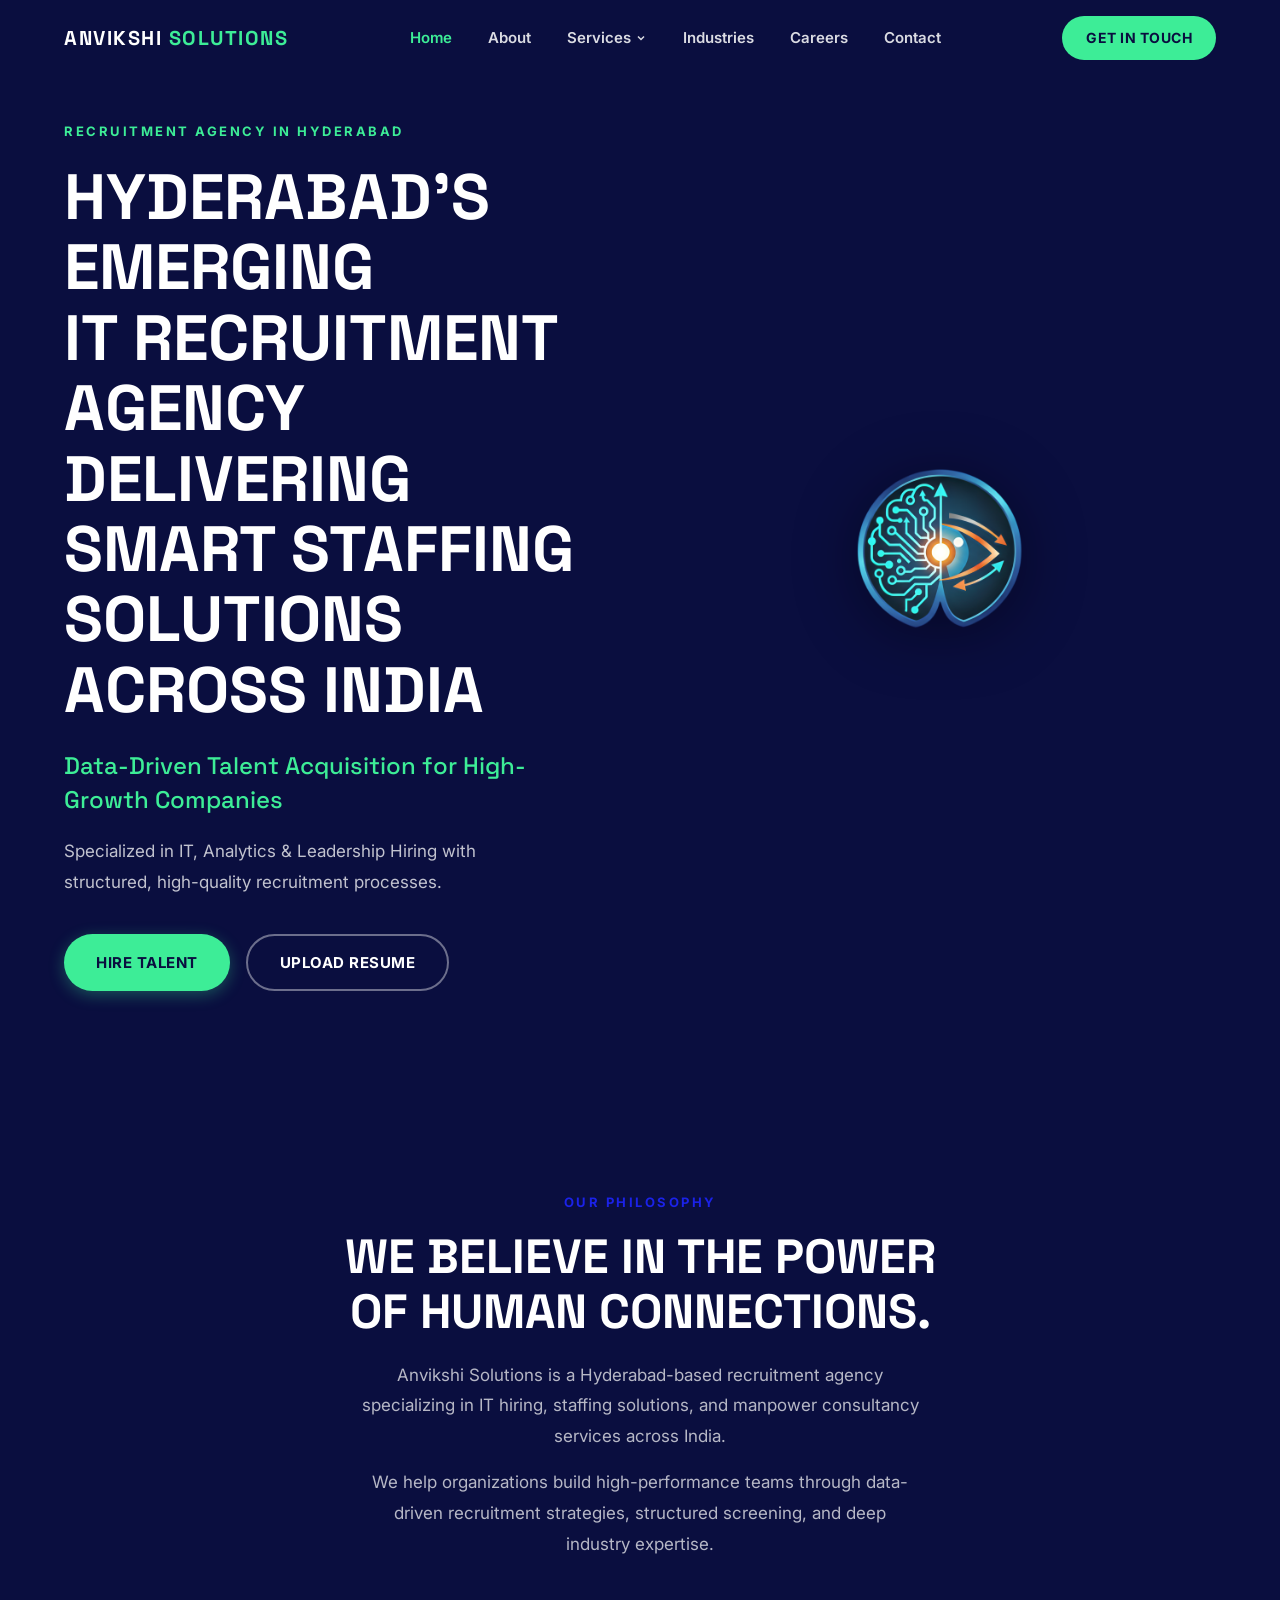
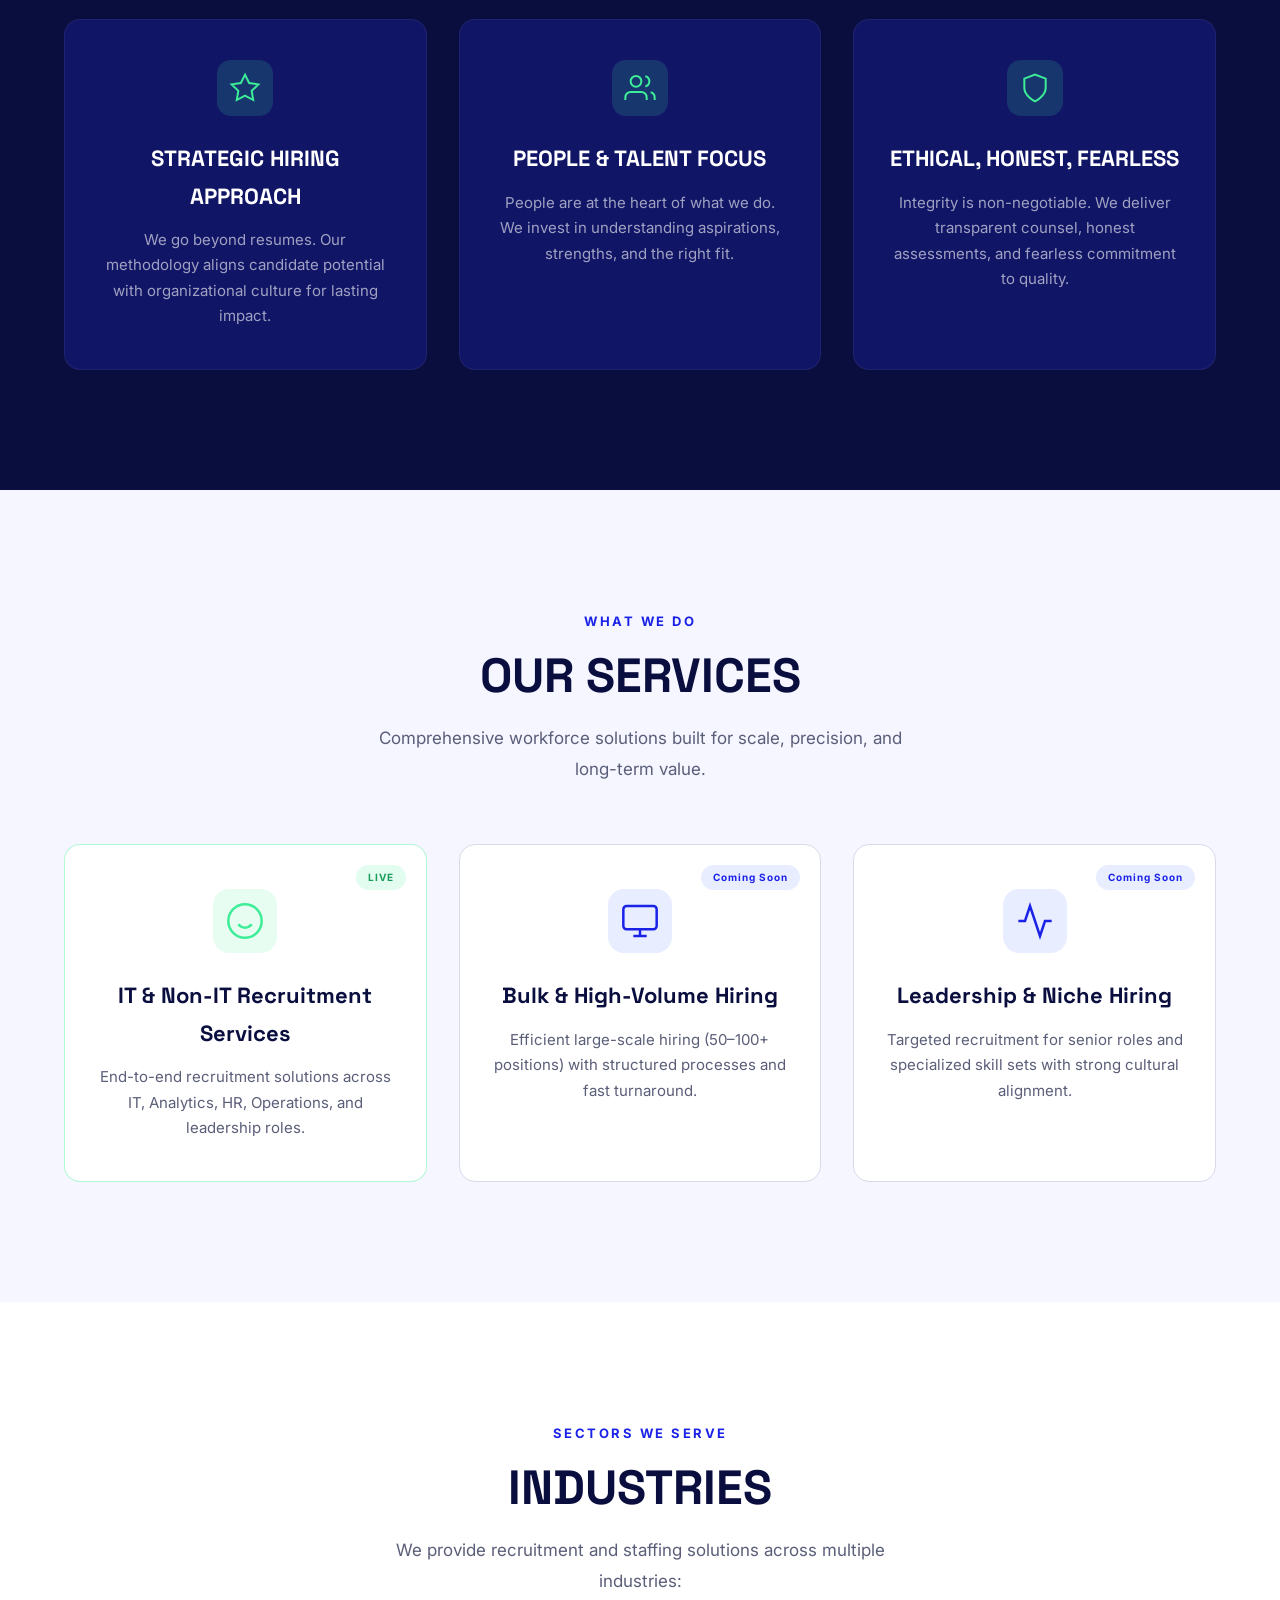
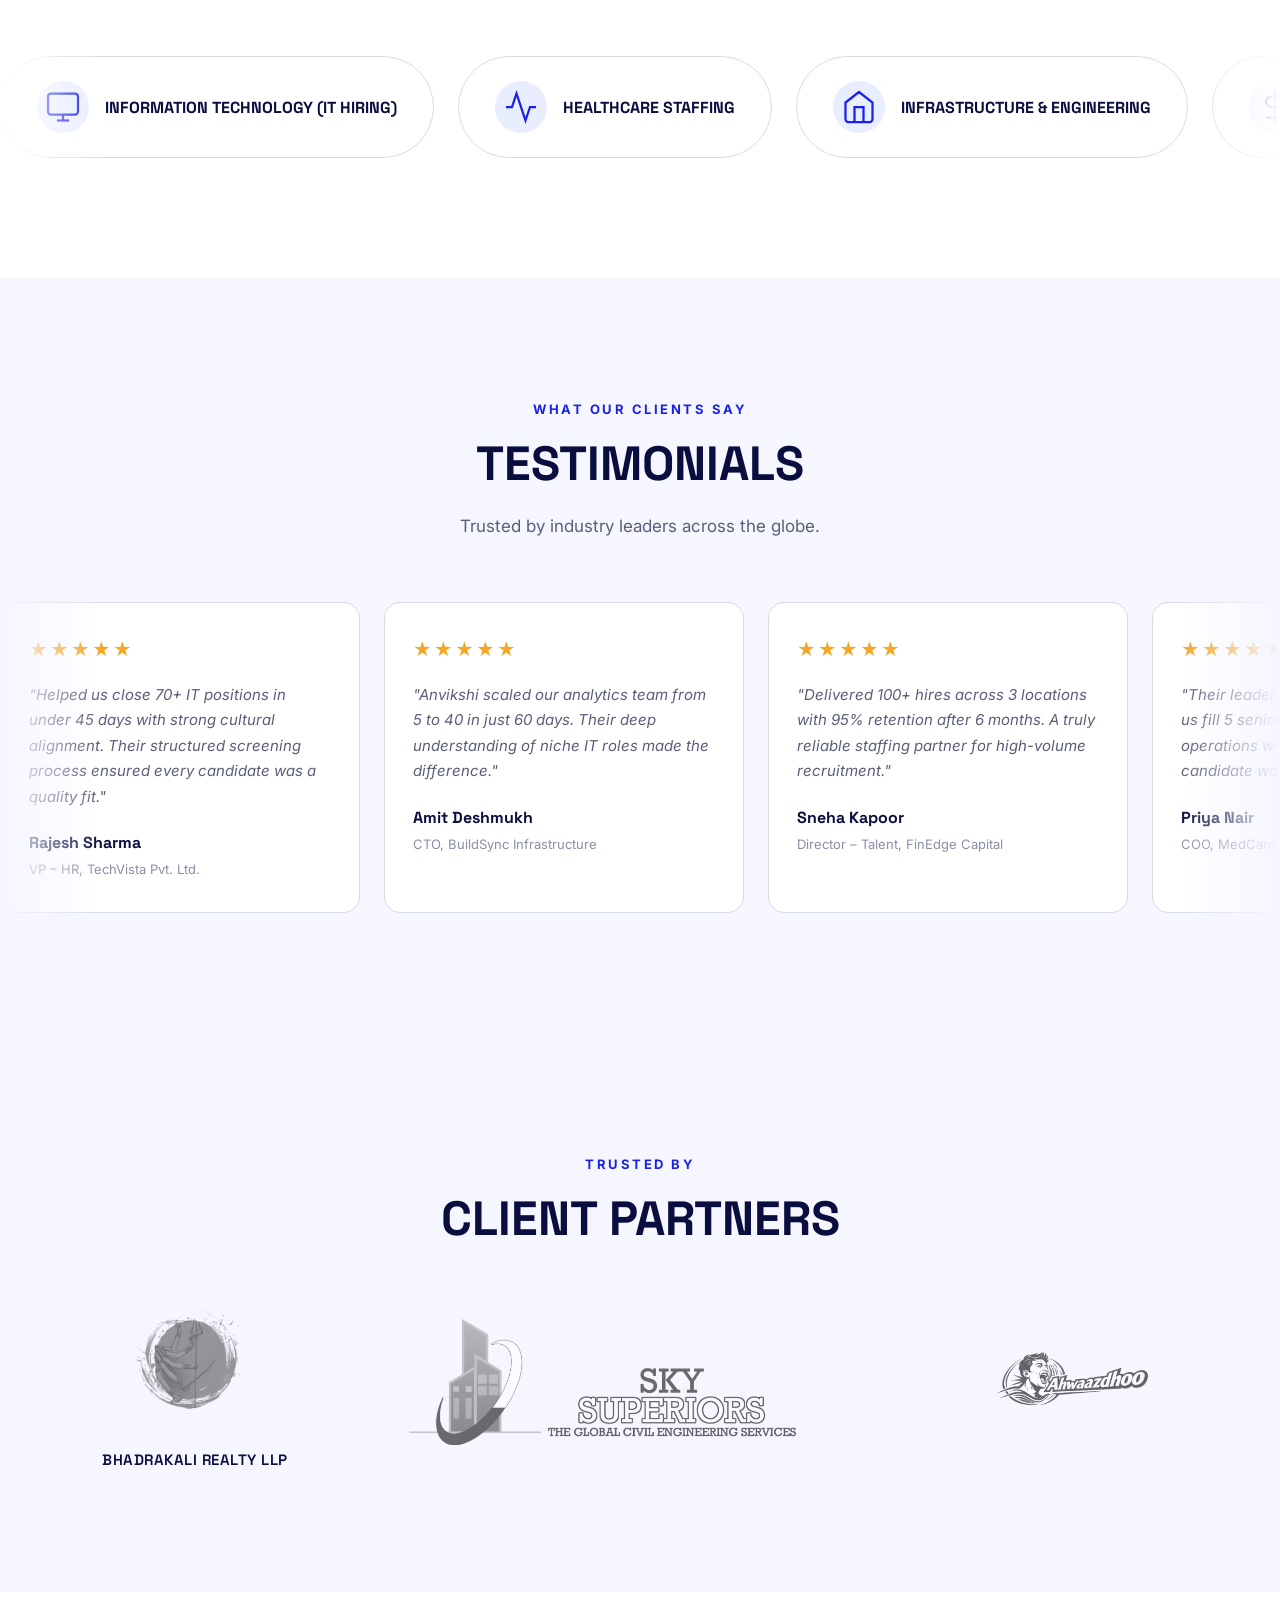
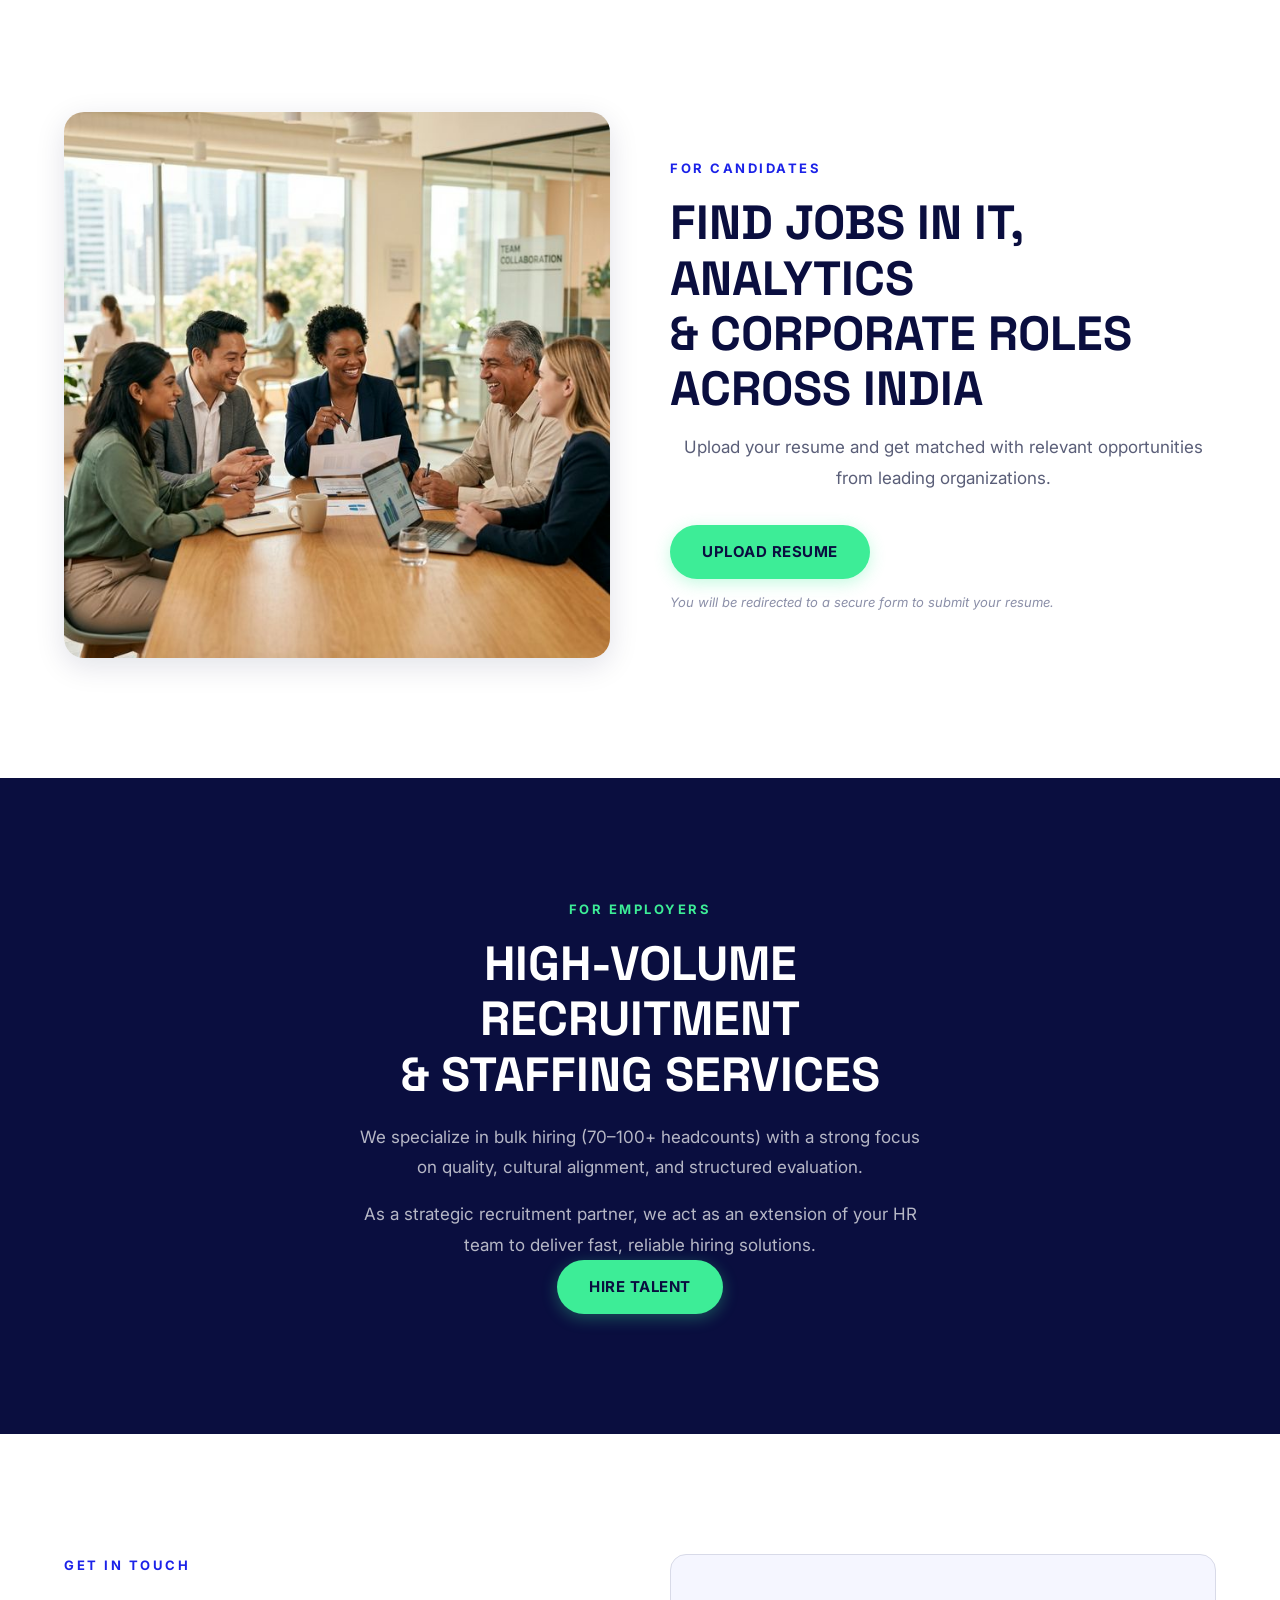
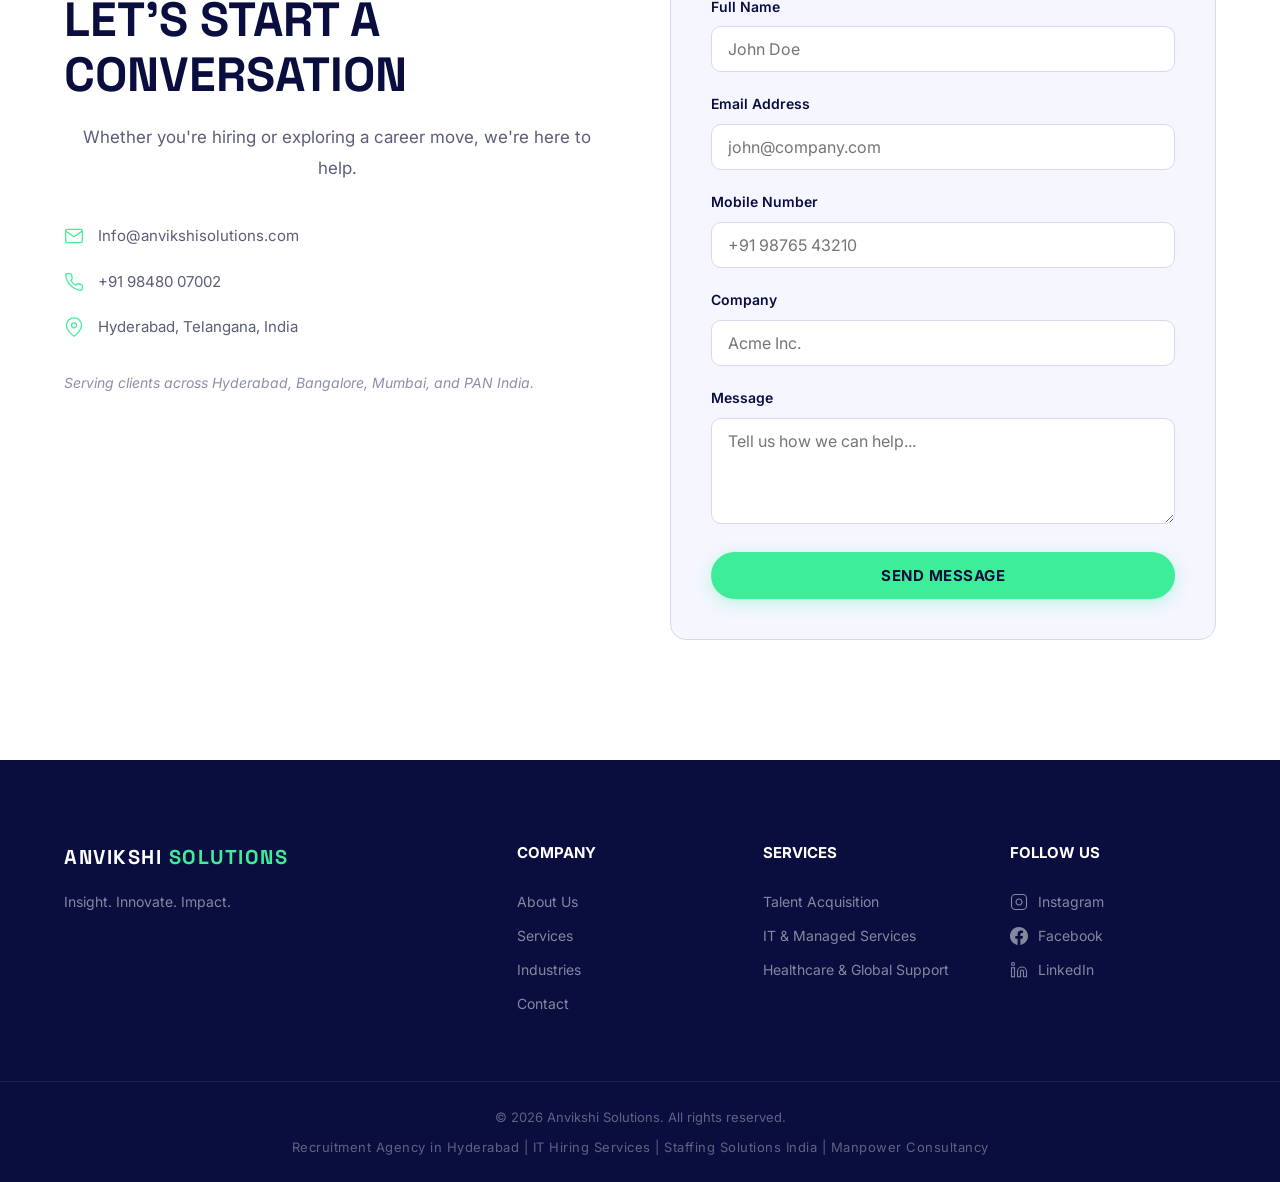
==== commit fbf331db: "fixed hero text styling" ====
--- a/index.html
+++ b/index.html
@@ -60,7 +60,7 @@
     <div class="container hero-grid">
       <div class="hero-content reveal">
         <p class="hero-tag">Recruitment Agency in Hyderabad</p>
-        <h1 class="hero-title">Recruitment Agency<br />in Hyderabad <br />IT & Staffing<br />Solutions in India</h1>
+        <h1 class="hero-title">Hyderabad’s Emerging<br />IT Recruitment Agency <br />Delivering Smart Staffing<br />Solutions Across India</h1>
         <h2 class="hero-subtitle">Data-Driven Talent Acquisition for High-Growth Companies</h2>
         <p class="hero-desc">Specialized in IT, Analytics & Leadership Hiring with structured, high-quality recruitment
           processes.</p>
@@ -358,13 +358,17 @@
   <section class="partners" id="partners">
     <div class="container">
       <p class="section-tag reveal">Trusted By</p>
-      <h2 class="section-title reveal">Partnered with Industry Leaders</h2>
+      <h2 class="section-title reveal">CLIENT PARTNERS</h2>
       <div class="partners-row reveal">
         <div class="partner-logo">
           <img src="partner 1.png" alt="Partner 1" />
+          <p class="partner-label">Bhadrakali Realty LLP</p>
         </div>
         <div class="partner-logo">
           <img src="partner 2.png" alt="Partner 2" />
+        </div>
+        <div class="partner-logo">
+          <img src="partner 3.png" alt="Partner 3" />
         </div>
       </div>
     </div>
@@ -414,14 +418,14 @@
               <path d="M4 4h16c1.1 0 2 .9 2 2v12c0 1.1-.9 2-2 2H4c-1.1 0-2-.9-2-2V6c0-1.1.9-2 2-2z" />
               <polyline points="22,6 12,13 2,6" />
             </svg>
-            <span>contact@anvikshisolutions.com</span>
+            <a href="mailto:Info@anvikshisolutions.com">Info@anvikshisolutions.com</a>
           </div>
           <div class="contact-item">
             <svg width="20" height="20" viewBox="0 0 24 24" fill="none" stroke="currentColor" stroke-width="1.5">
               <path
                 d="M22 16.92v3a2 2 0 0 1-2.18 2 19.79 19.79 0 0 1-8.63-3.07 19.5 19.5 0 0 1-6-6 19.79 19.79 0 0 1-3.07-8.67A2 2 0 0 1 4.11 2h3a2 2 0 0 1 2 1.72 12.84 12.84 0 0 0 .7 2.81 2 2 0 0 1-.45 2.11L8.09 9.91a16 16 0 0 0 6 6l1.27-1.27a2 2 0 0 1 2.11-.45 12.84 12.84 0 0 0 2.81.7A2 2 0 0 1 22 16.92z" />
             </svg>
-            <span>+91 98765 43210</span>
+            <a href="tel:+919848007002">+91 98480 07002</a>
           </div>
           <div class="contact-item">
             <svg width="20" height="20" viewBox="0 0 24 24" fill="none" stroke="currentColor" stroke-width="1.5">
@@ -483,7 +487,7 @@
       </div>
       <div class="footer-links">
         <h4>Follow Us</h4>
-        <a href="#" class="social-link" target="_blank" rel="noopener">
+        <a href="https://www.instagram.com/anvikshi.solutions?igsh=MTBqYzN5aXYxNG8zag==" class="social-link" target="_blank" rel="noopener">
           <svg width="18" height="18" viewBox="0 0 24 24" fill="none" stroke="currentColor" stroke-width="1.5">
             <rect x="2" y="2" width="20" height="20" rx="5" />
             <path d="M16 11.37A4 4 0 1 1 12.63 8 4 4 0 0 1 16 11.37z" />
@@ -491,14 +495,13 @@
           </svg>
           <span>Instagram</span>
         </a>
-        <a href="#" class="social-link" target="_blank" rel="noopener">
+        <a href="https://www.facebook.com/share/1AbF8apWWf/" class="social-link" target="_blank" rel="noopener">
           <svg width="18" height="18" viewBox="0 0 24 24" fill="currentColor">
-            <path
-              d="M18.244 2.25h3.308l-7.227 8.26 8.502 11.24H16.17l-5.214-6.817L4.99 21.75H1.68l7.73-8.835L1.254 2.25H8.08l4.713 6.231zm-1.161 17.52h1.833L7.084 4.126H5.117z" />
+            <path d="M24 12.073c0-6.627-5.373-12-12-12s-12 5.373-12 12c0 5.99 4.388 10.954 10.125 11.854v-8.385H7.078v-3.47h3.047V9.43c0-3.007 1.792-4.669 4.533-4.669 1.312 0 2.686.235 2.686.235v2.953H15.83c-1.491 0-1.956.925-1.956 1.874v2.25h3.328l-.532 3.47h-2.796v8.385C19.612 23.027 24 18.062 24 12.073z" />
           </svg>
-          <span>X (Twitter)</span>
+          <span>Facebook</span>
         </a>
-        <a href="#" class="social-link" target="_blank" rel="noopener">
+        <a href="https://www.linkedin.com/company/anvikshi-solutions/" class="social-link" target="_blank" rel="noopener">
           <svg width="18" height="18" viewBox="0 0 24 24" fill="none" stroke="currentColor" stroke-width="1.5">
             <path d="M16 8a6 6 0 0 1 6 6v7h-4v-7a2 2 0 0 0-2-2 2 2 0 0 0-2 2v7h-4v-7a6 6 0 0 1 6-6z" />
             <rect x="2" y="9" width="4" height="12" />
--- a/index.css
+++ b/index.css
@@ -719,12 +719,25 @@
   display: flex;
   justify-content: center;
   align-items: center;
-  gap: 40px;
+  gap: 60px;
   flex-wrap: wrap;
   margin-top: 48px;
 }
 .partner-logo {
   flex: 0 0 auto;
+  display: flex;
+  flex-direction: column;
+  align-items: center;
+  justify-content: center;
+}
+.partner-label {
+  font-family: var(--font-heading);
+  font-size: 15px;
+  font-weight: 600;
+  color: var(--navy);
+  margin-top: 12px;
+  text-transform: uppercase;
+  letter-spacing: 0.5px;
 }
 .partner-logo img {
   height: 140px;
@@ -807,6 +820,12 @@
   font-size: 15px;
 }
 .contact-item svg { color: var(--orange); flex-shrink: 0; }
+.contact-item a {
+  color: var(--gray-600);
+  text-decoration: none;
+  transition: color 0.3s;
+}
+.contact-item a:hover { color: var(--orange); }
 .contact-serving {
   margin-top: 12px;
   font-size: 14px;
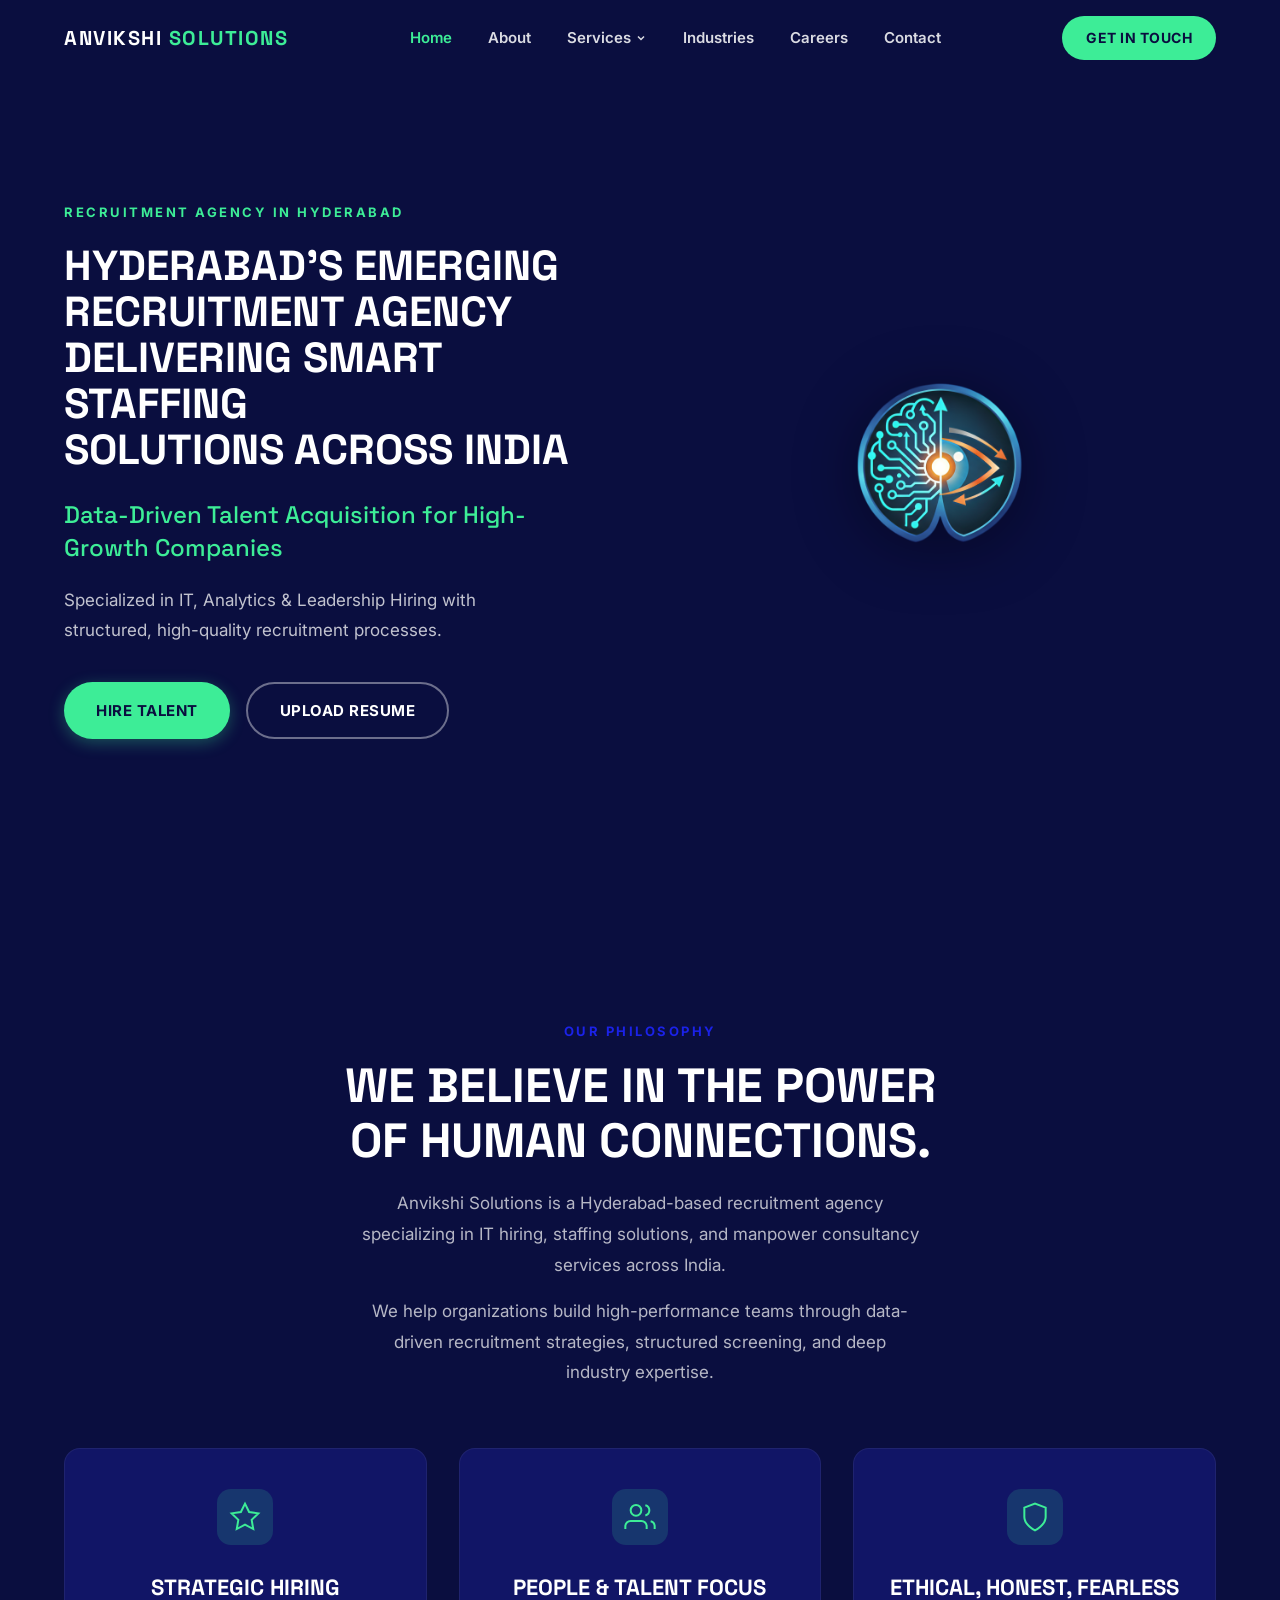
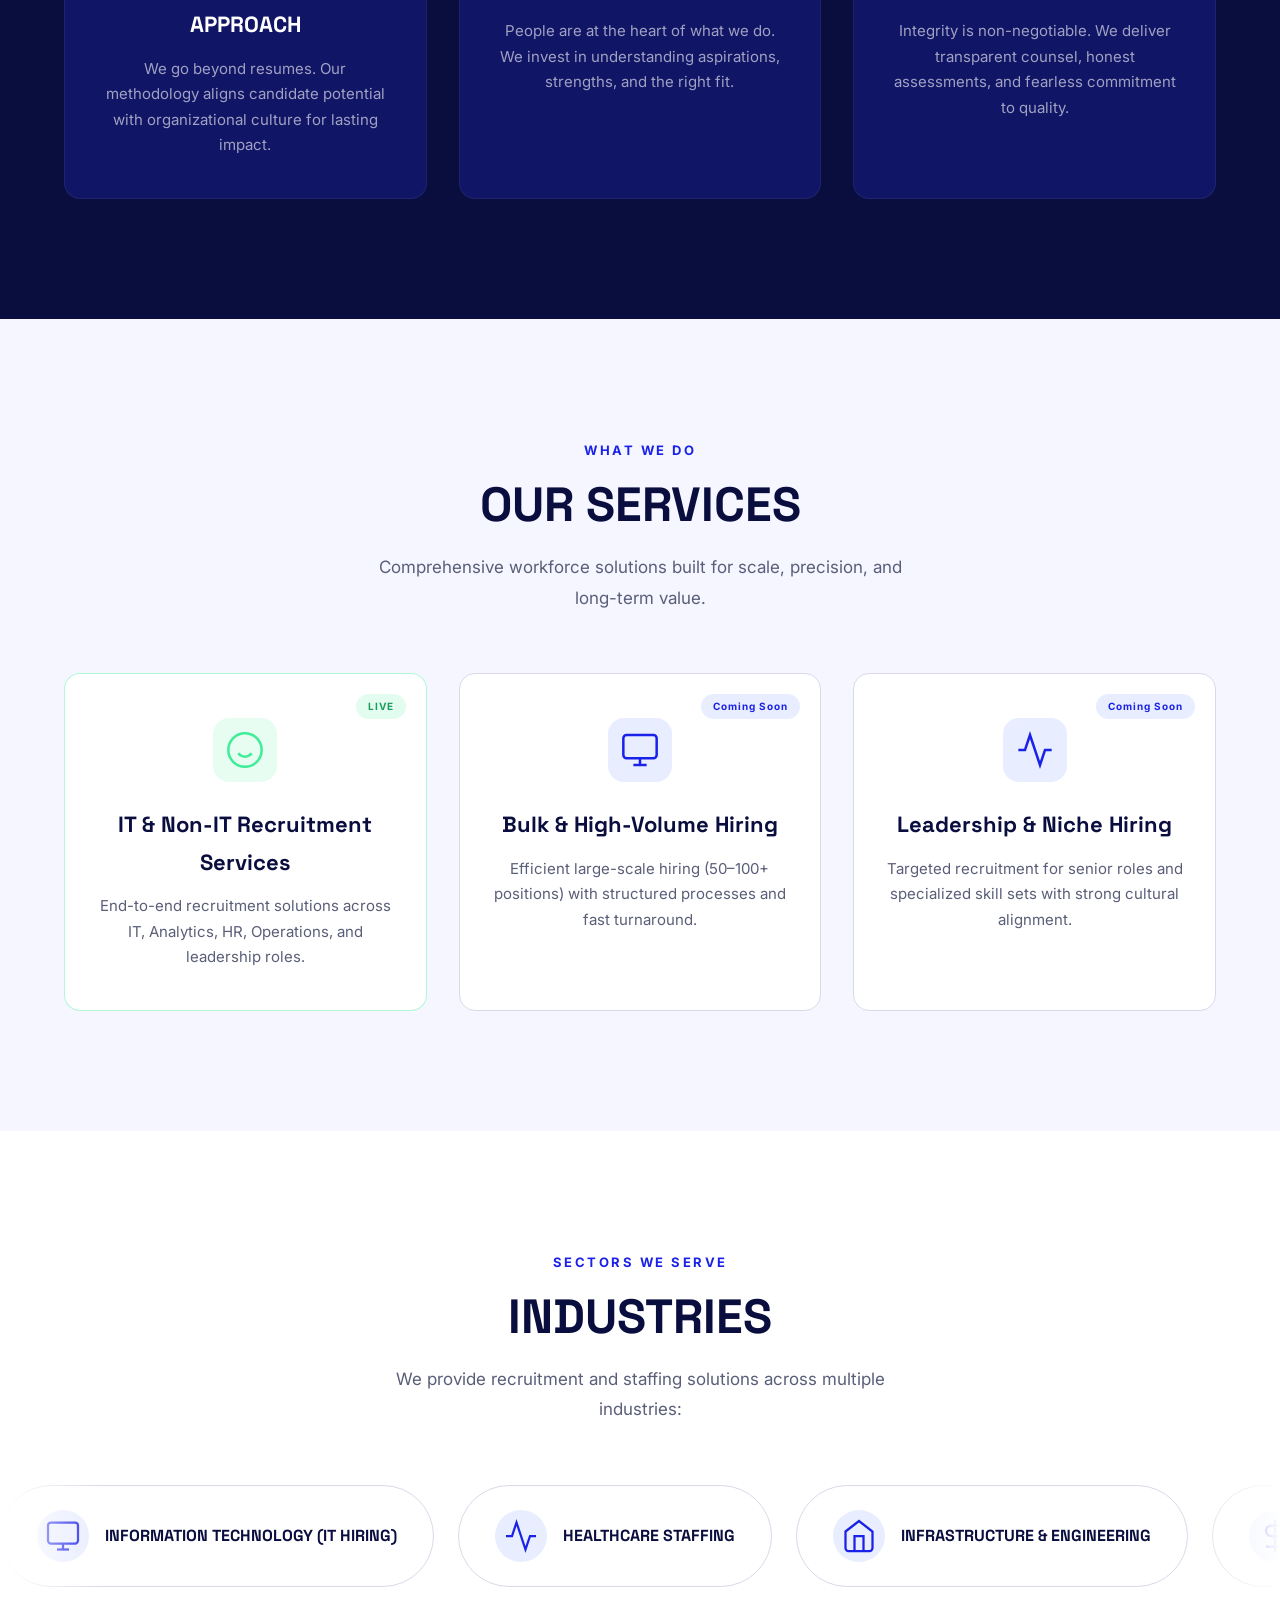
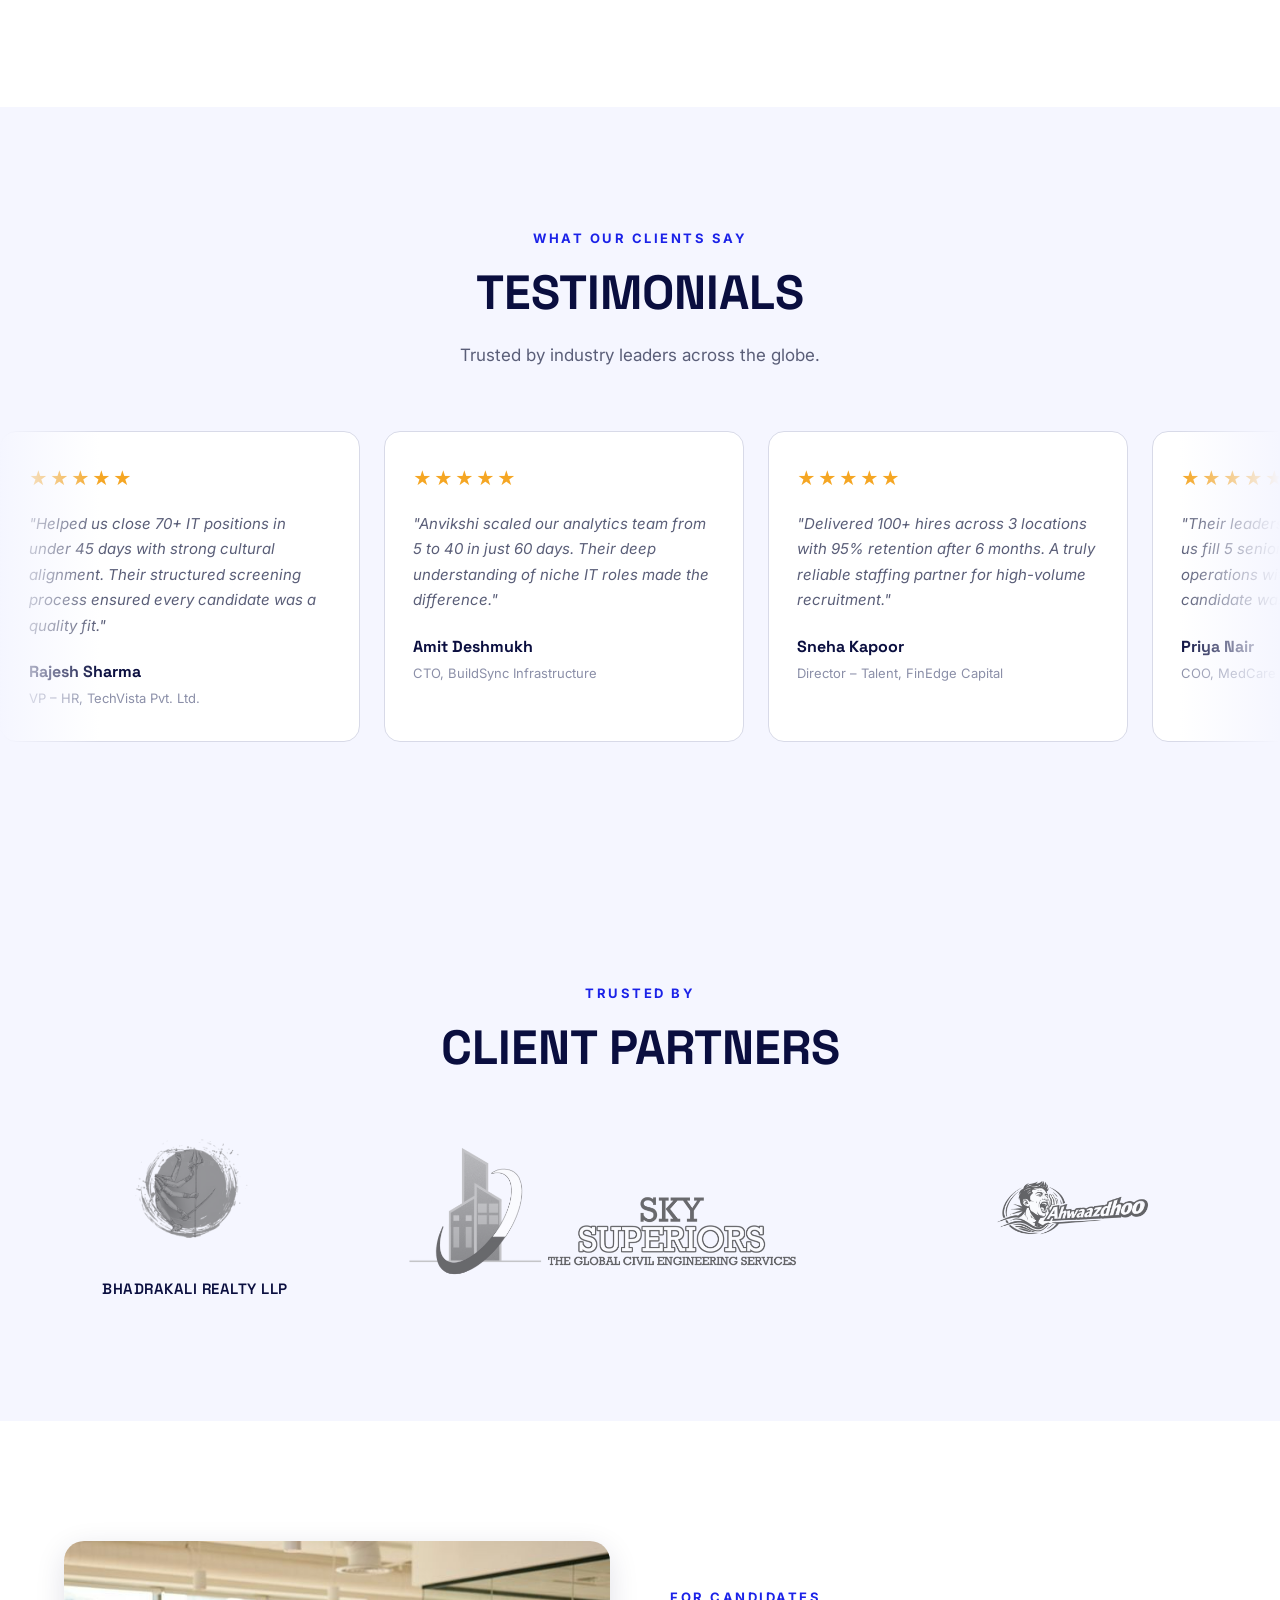
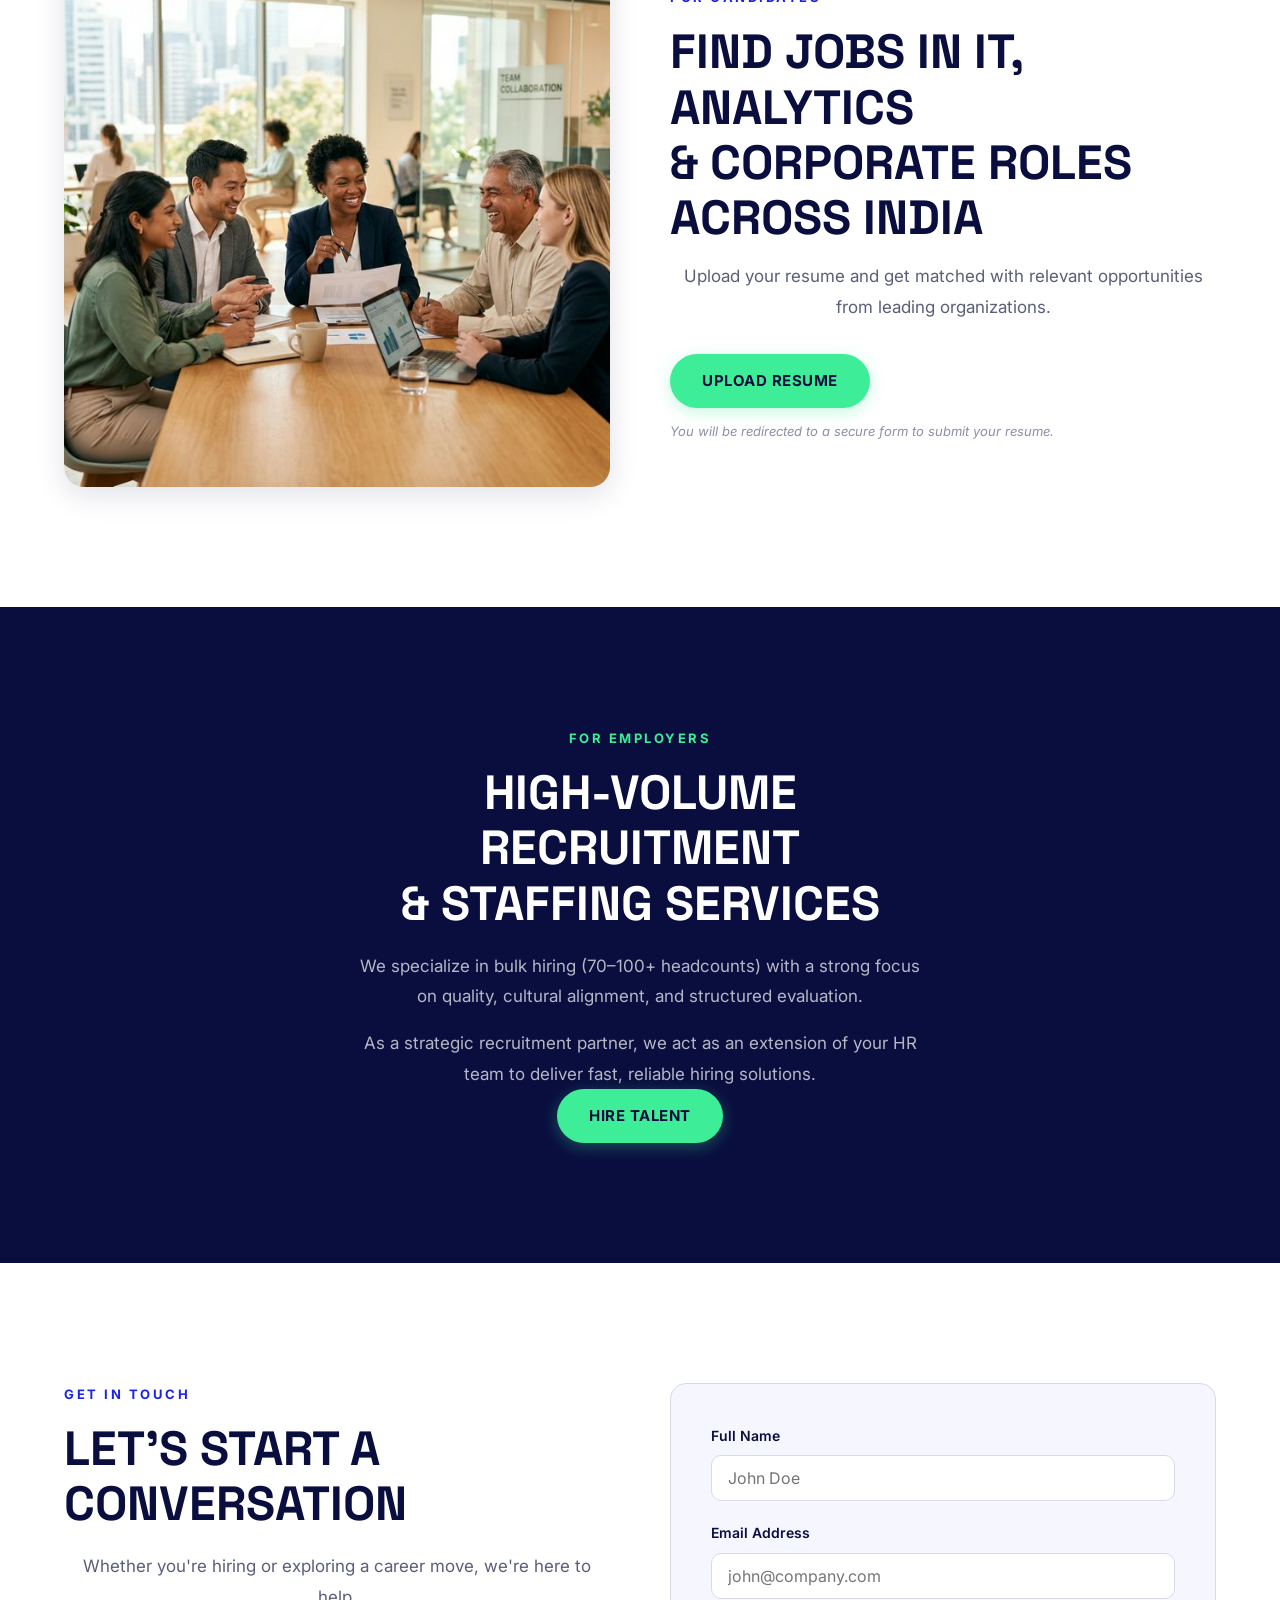
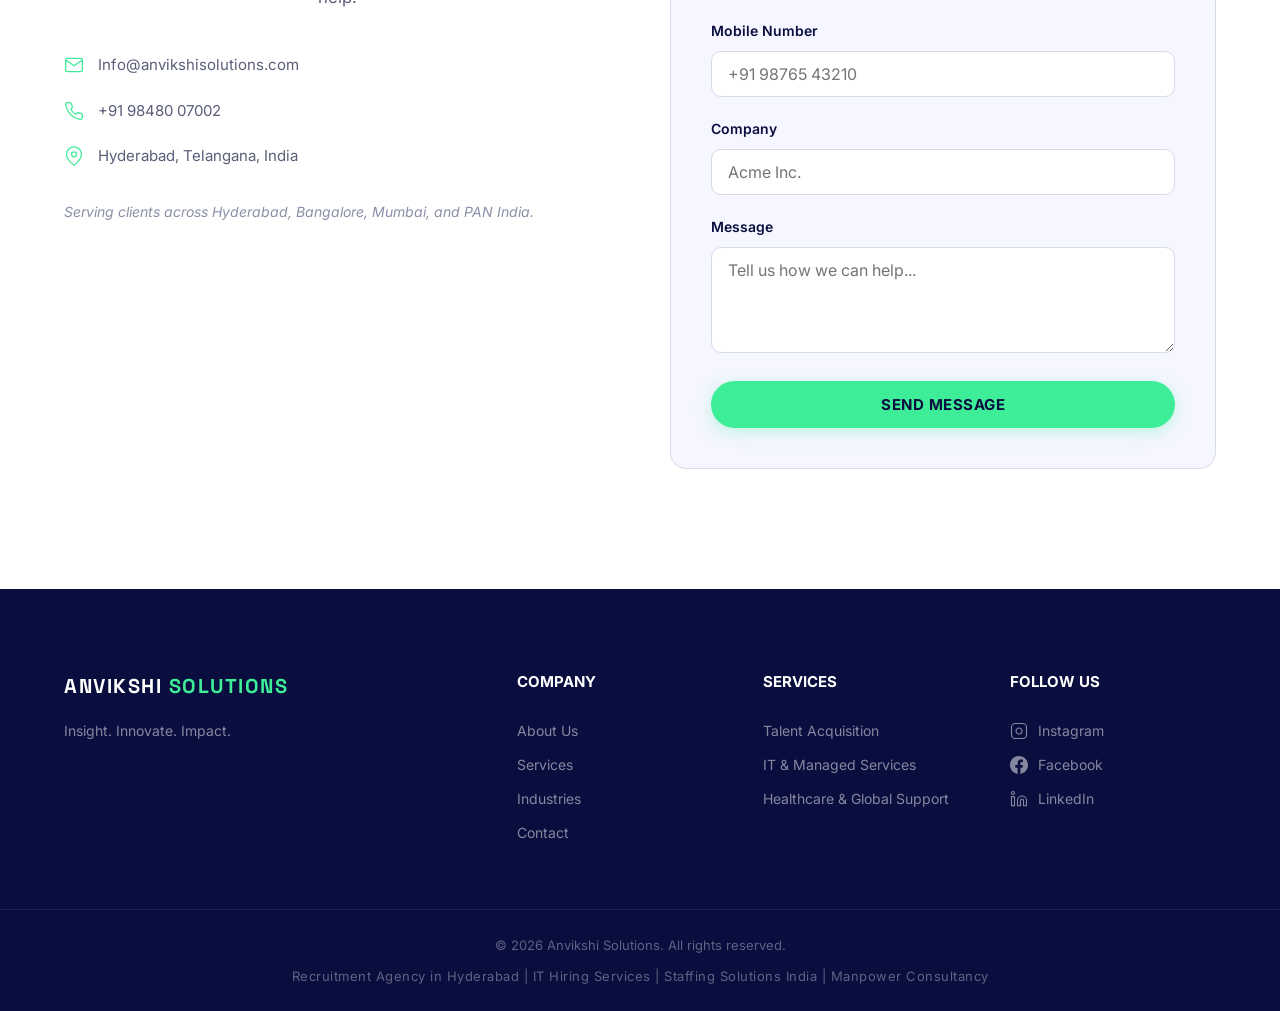
==== commit 509f2a7f: "final draft" ====
--- a/index.html
+++ b/index.html
@@ -60,10 +60,9 @@
     <div class="container hero-grid">
       <div class="hero-content reveal">
         <p class="hero-tag">Recruitment Agency in Hyderabad</p>
-        <h1 class="hero-title">Hyderabad’s Emerging<br />IT Recruitment Agency <br />Delivering Smart Staffing<br />Solutions Across India</h1>
+        <h1 class="hero-title hero-title-sm">Hyderabad’s Emerging<br />Recruitment Agency <br />Delivering Smart Staffing<br />Solutions Across India</h1>
         <h2 class="hero-subtitle">Data-Driven Talent Acquisition for High-Growth Companies</h2>
-        <p class="hero-desc">Specialized in IT, Analytics & Leadership Hiring with structured, high-quality recruitment
-          processes.</p>
+        <p class="hero-desc">Specialized in IT, Analytics & Leadership Hiring with structured, high-quality recruitment processes.</p>
         <div class="hero-btns">
           <a href="hire-talent.html" class="btn btn-primary">Hire Talent</a>
           <a href="https://docs.google.com/forms/d/e/1FAIpQLSezjVftbPcmrcHyykA9C-gxbkPp7THzcZNUzPa5R44m7F9nfA/viewform?usp=publish-editor"
--- a/index.css
+++ b/index.css
@@ -367,6 +367,9 @@
   color: var(--white);
   margin-bottom: 24px;
   text-transform: uppercase;
+}
+.hero-title.hero-title-sm {
+  font-size: clamp(28px, 3.8vw, 42px);
 }
 .hero-subtitle {
   font-family: var(--font-heading);
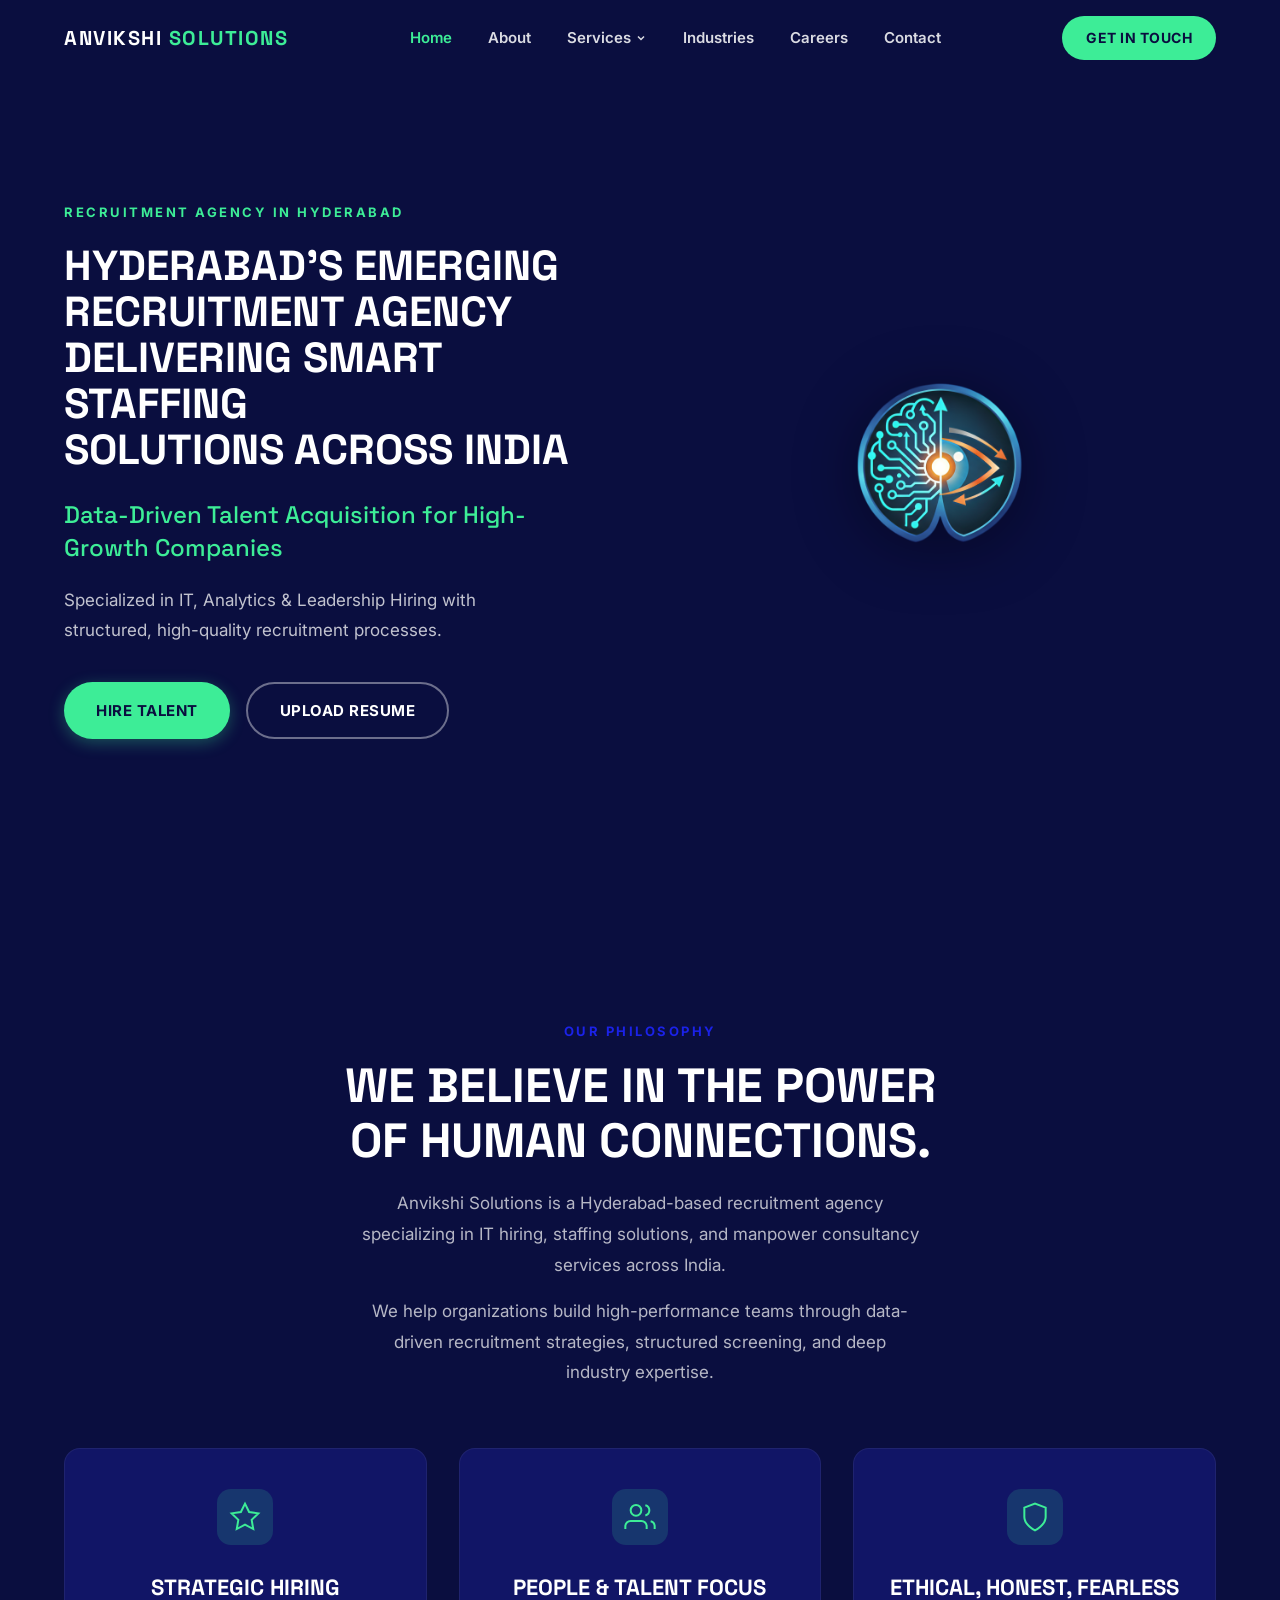
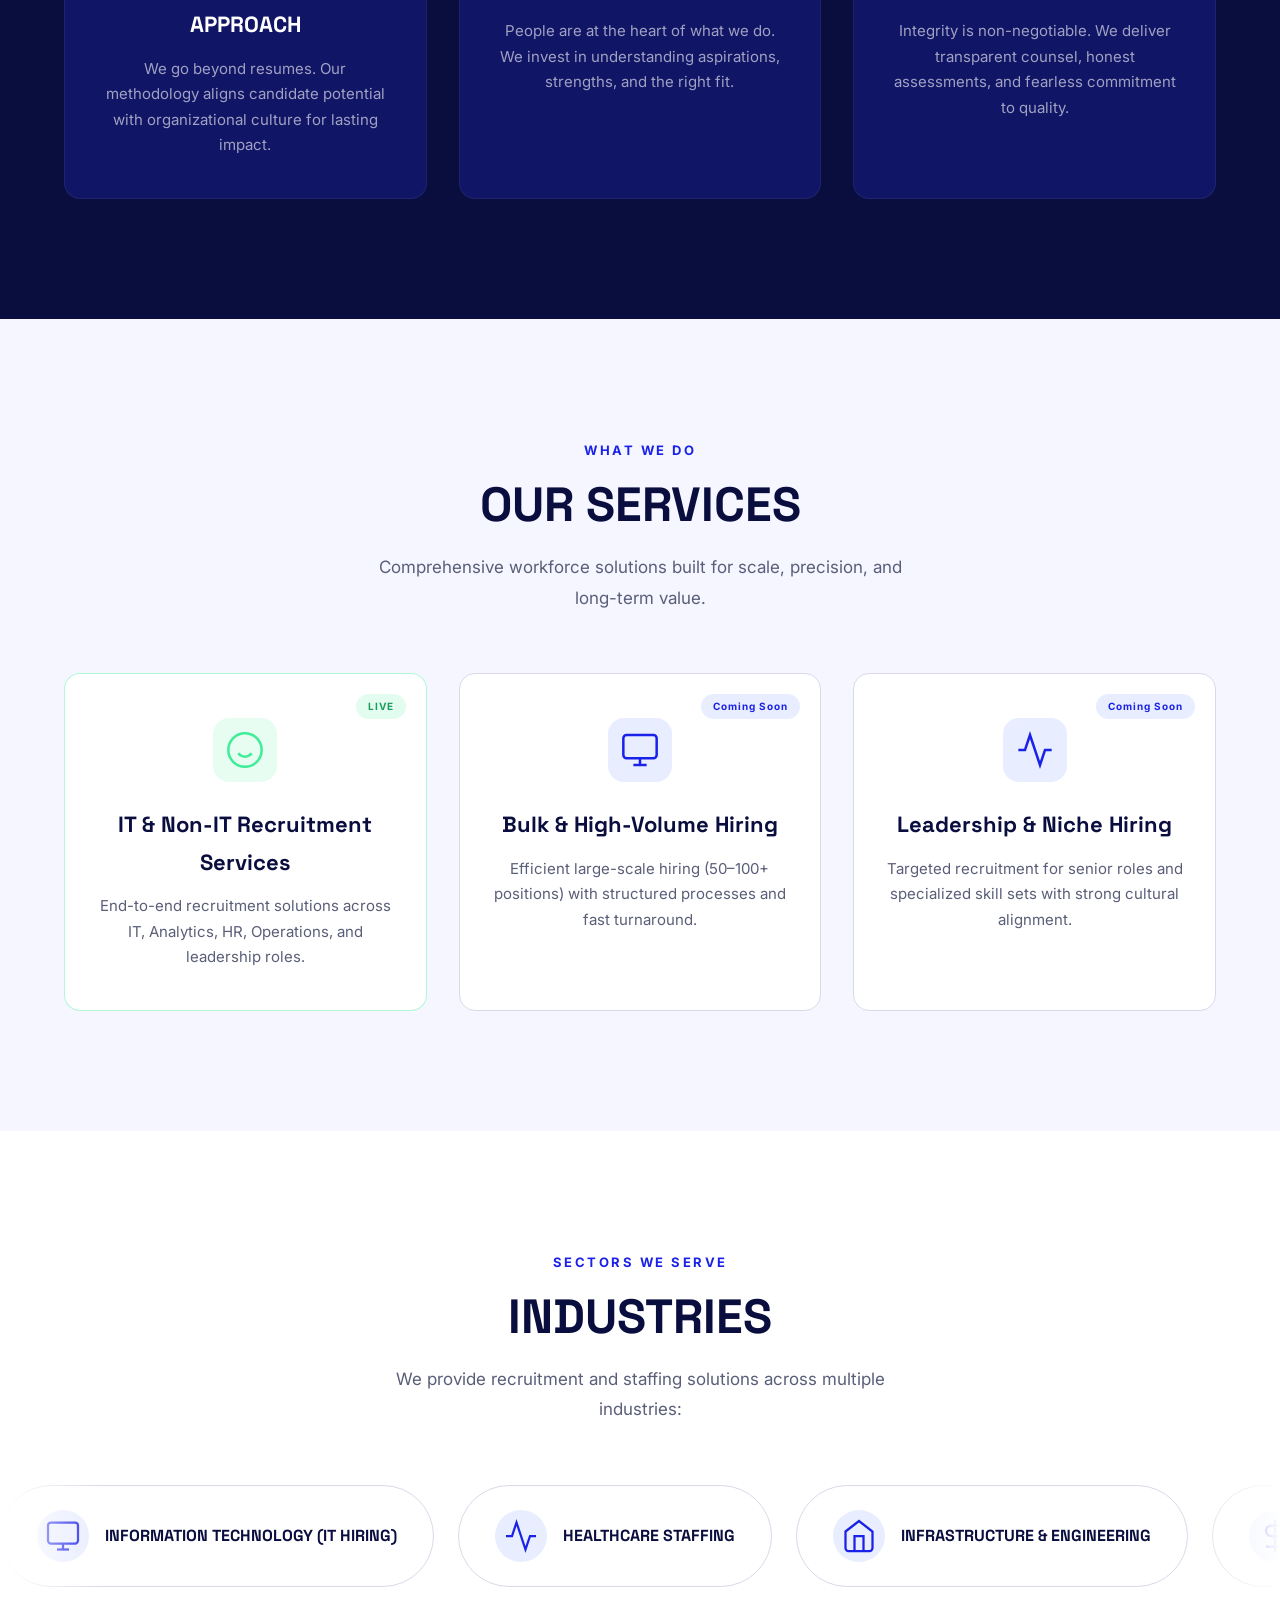
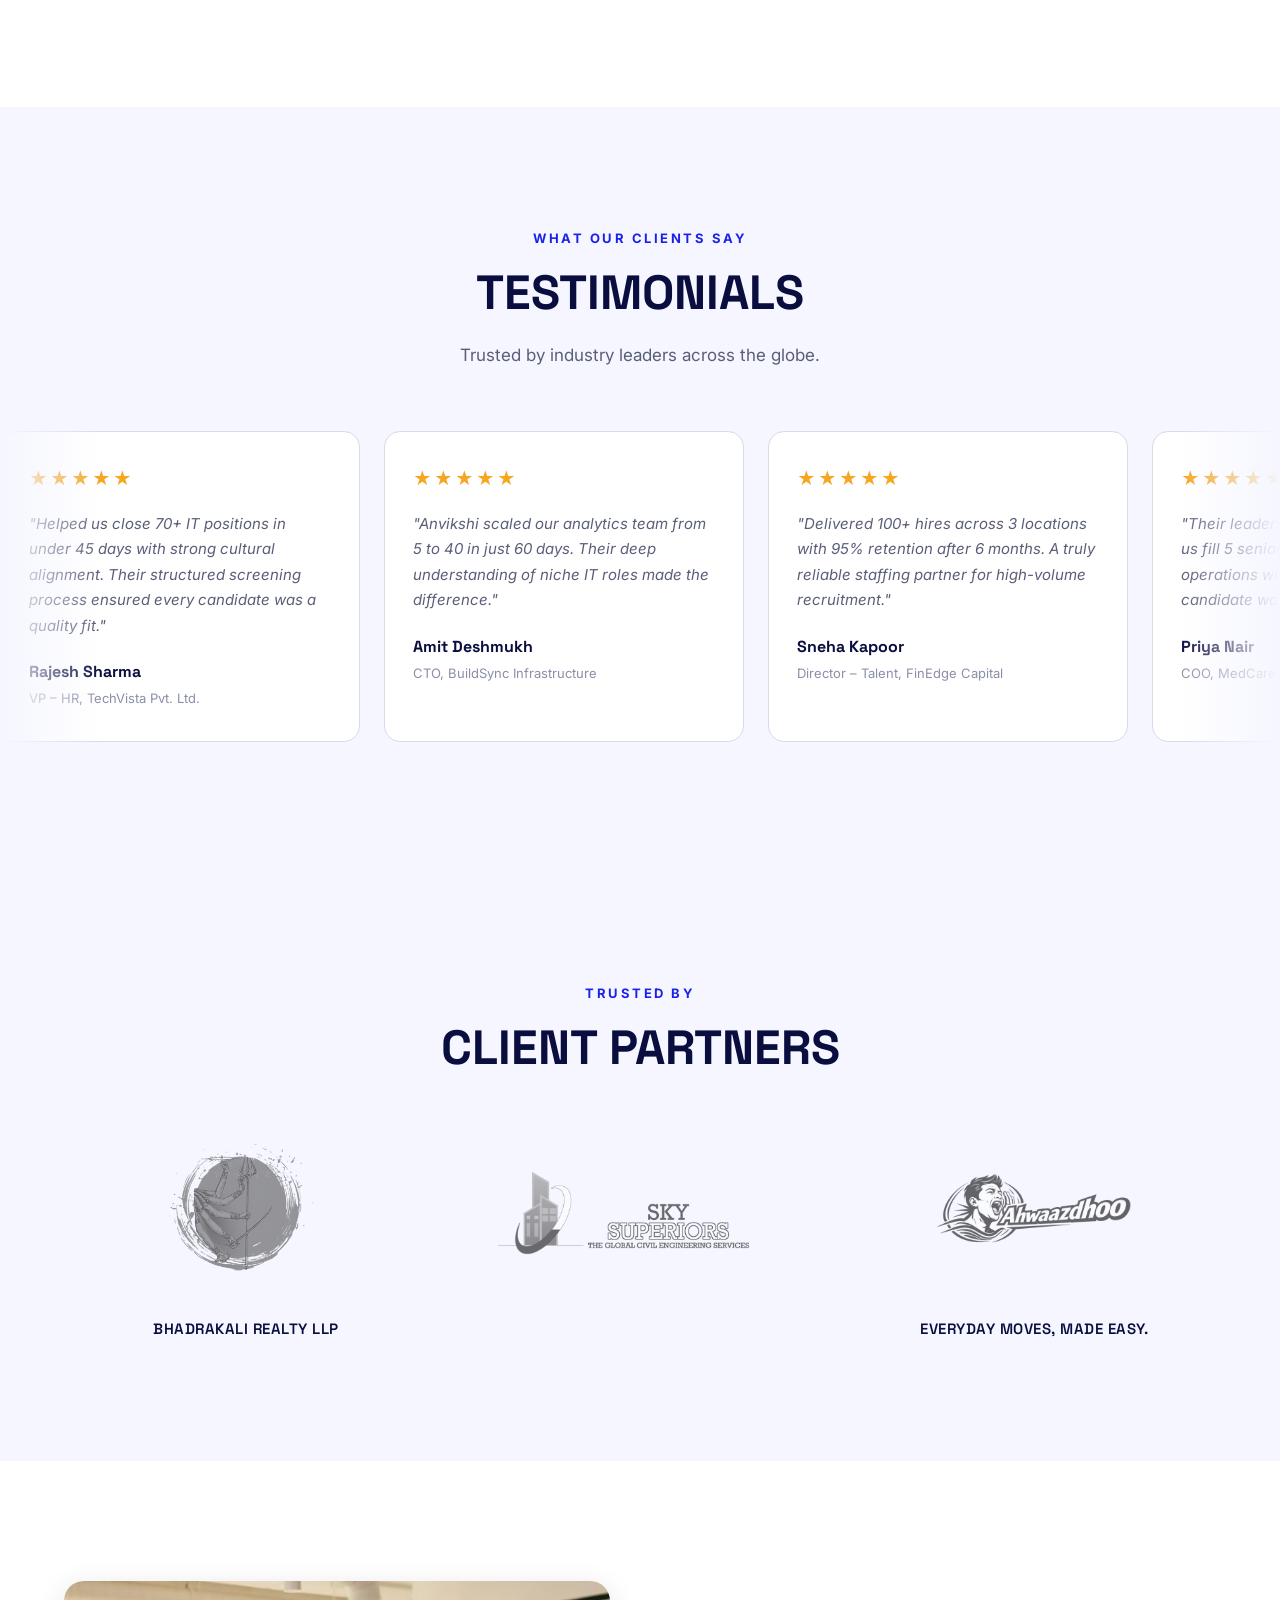
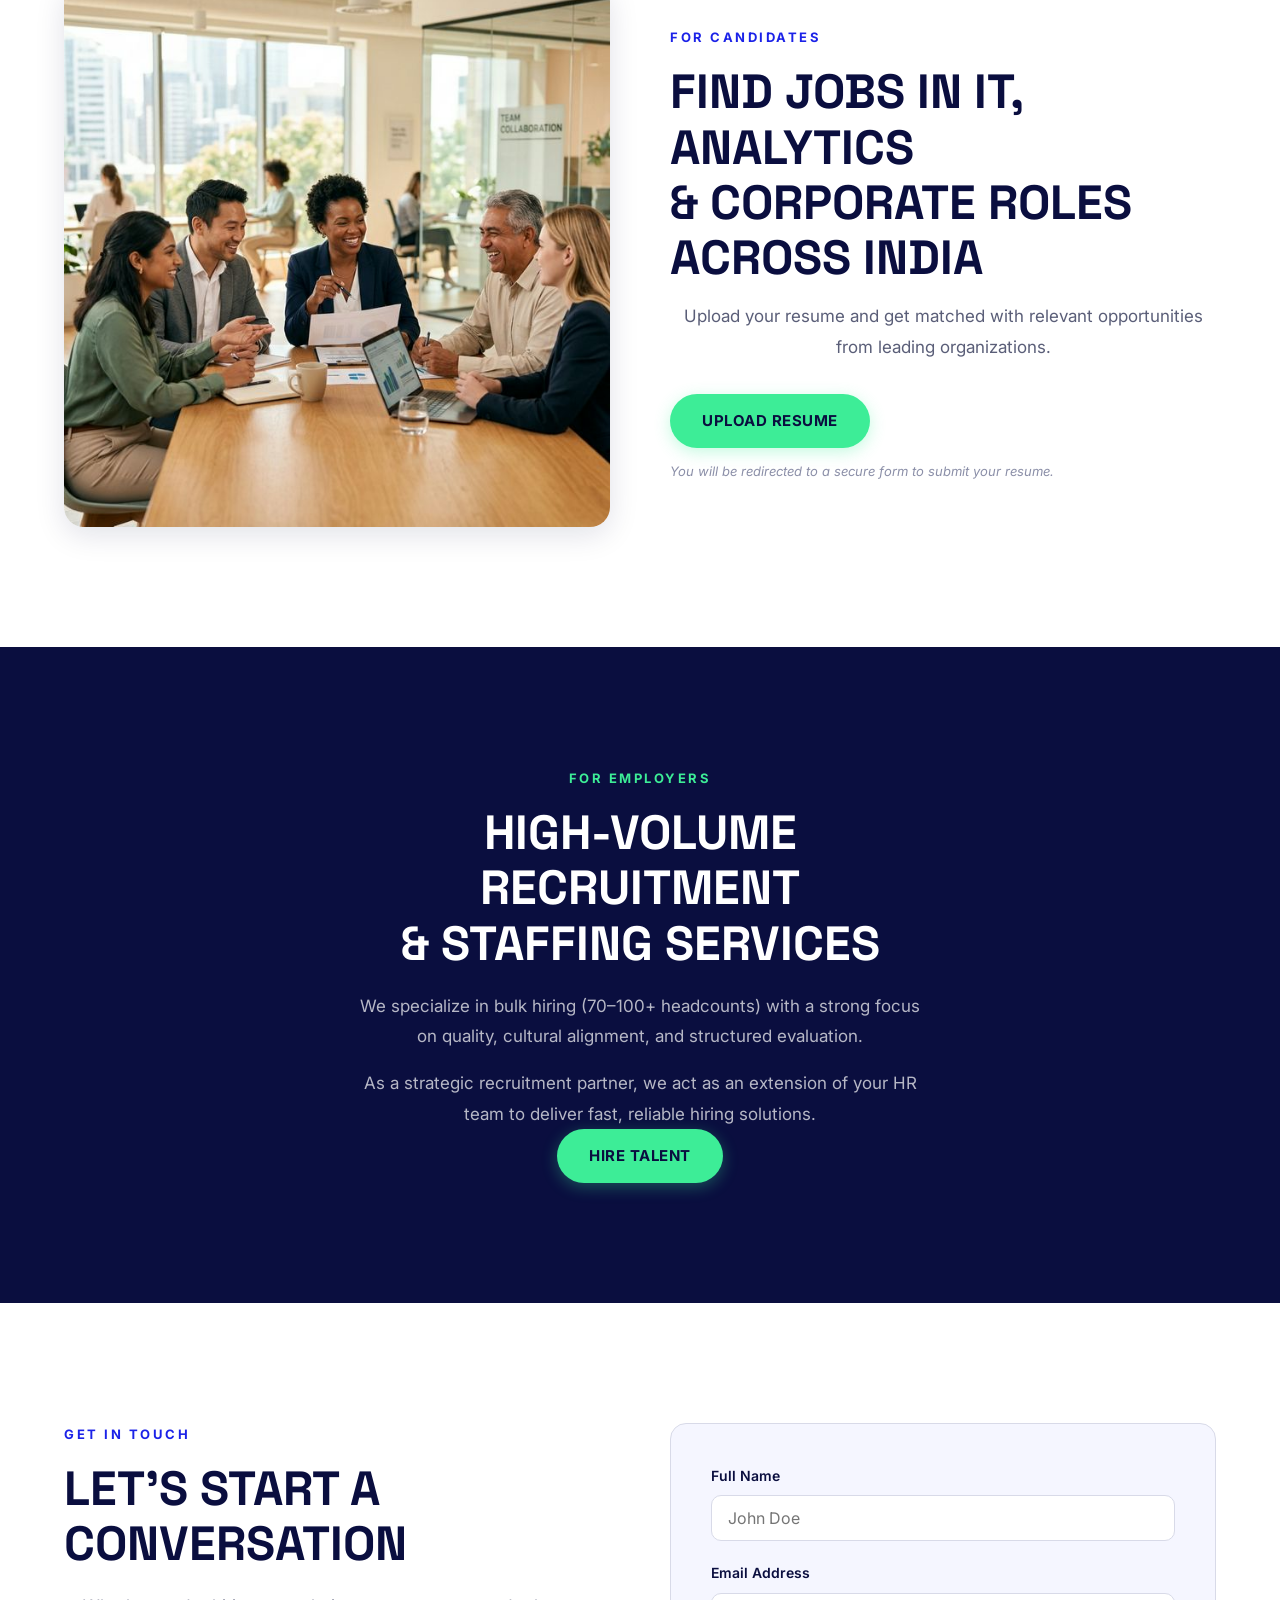
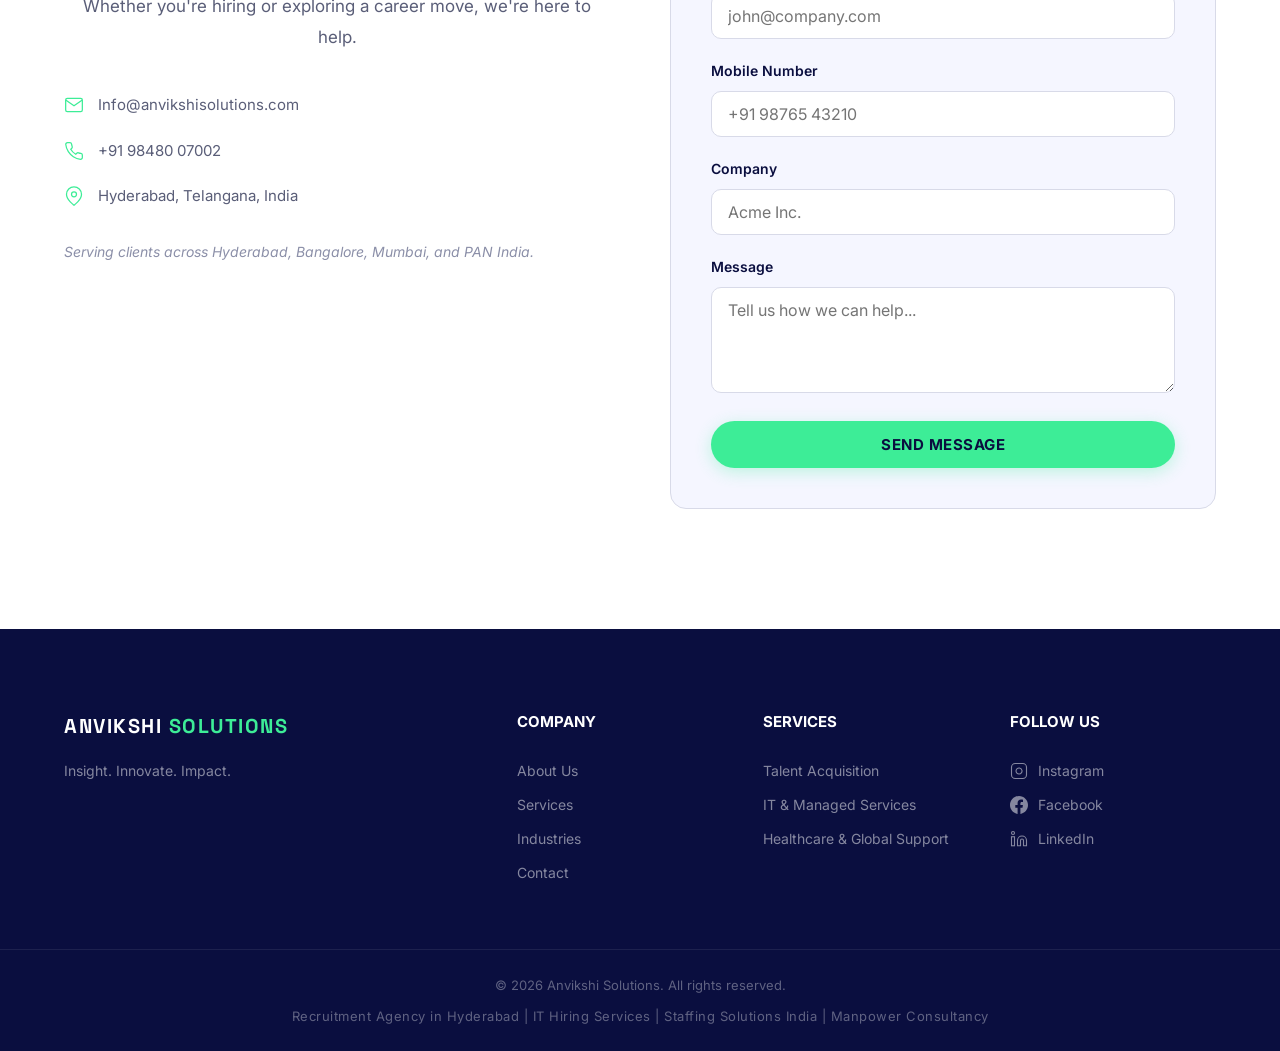
==== commit 2a812837: "final" ====
--- a/index.html
+++ b/index.html
@@ -368,6 +368,7 @@
         </div>
         <div class="partner-logo">
           <img src="partner 3.png" alt="Partner 3" />
+          <p class="partner-label">Everyday moves, made easy.</p>
         </div>
       </div>
     </div>
--- a/index.css
+++ b/index.css
@@ -721,17 +721,19 @@
 .partners-row {
   display: flex;
   justify-content: center;
-  align-items: center;
-  gap: 60px;
+  align-items: flex-start;
+  gap: 30px;
   flex-wrap: wrap;
   margin-top: 48px;
 }
 .partner-logo {
-  flex: 0 0 auto;
+  flex: 1 1 0;
+  min-width: 250px;
+  max-width: 400px;
   display: flex;
   flex-direction: column;
   align-items: center;
-  justify-content: center;
+  justify-content: flex-start;
 }
 .partner-label {
   font-family: var(--font-heading);
@@ -743,7 +745,7 @@
   letter-spacing: 0.5px;
 }
 .partner-logo img {
-  height: 140px;
+  height: 180px;
   width: auto;
   object-fit: contain;
   filter: grayscale(100%) opacity(0.6);
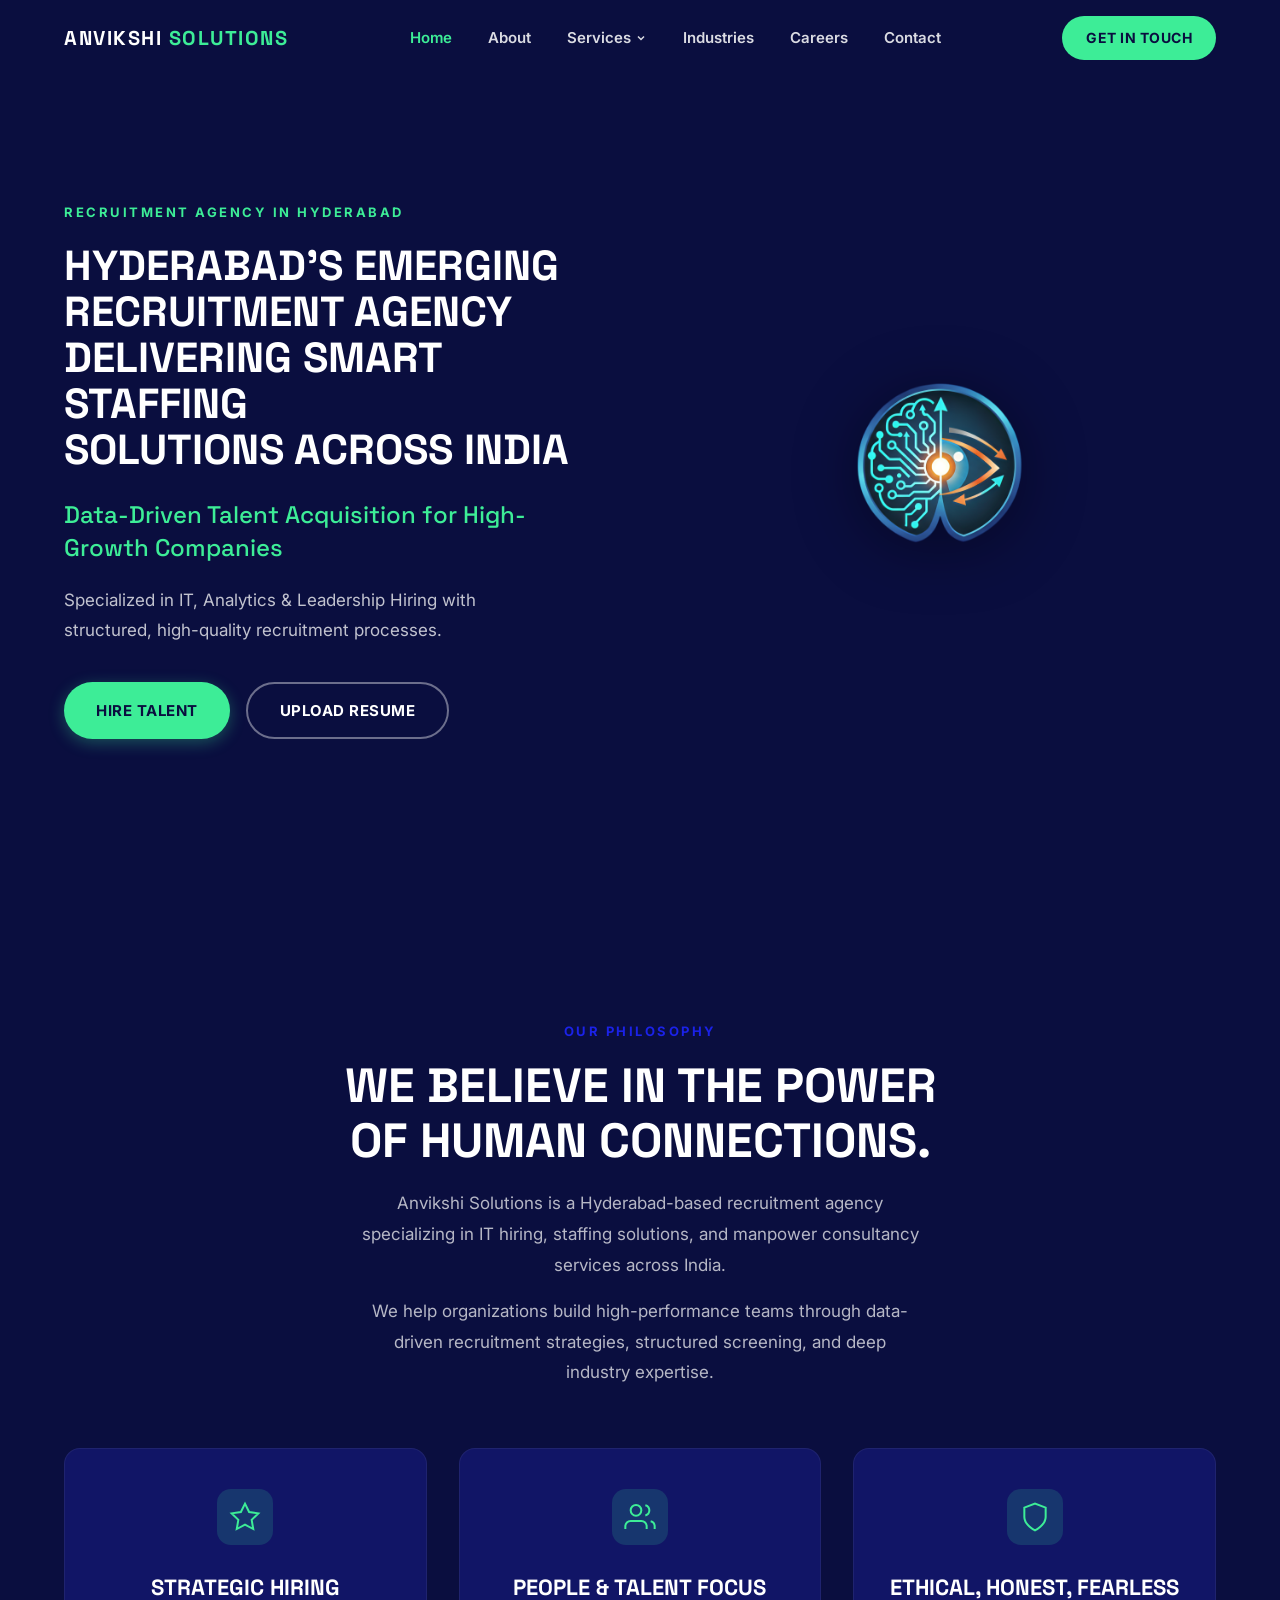
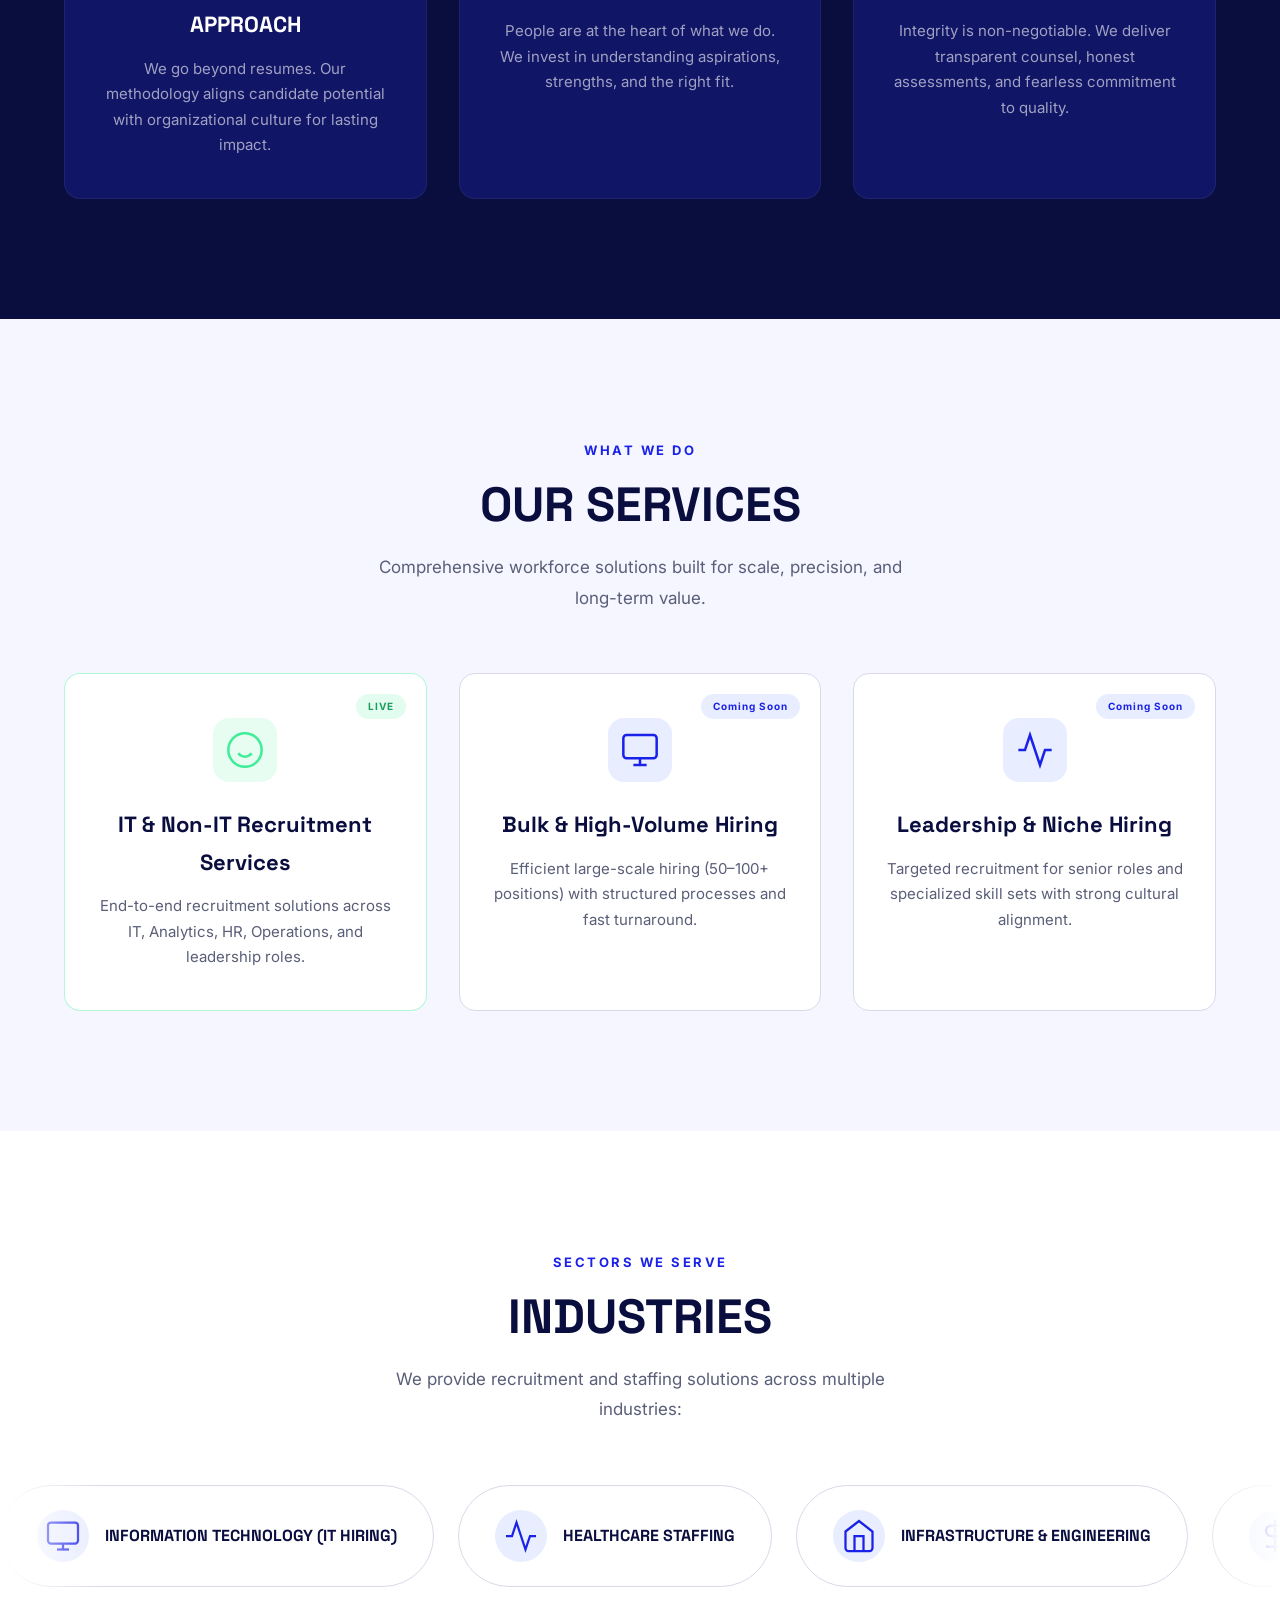
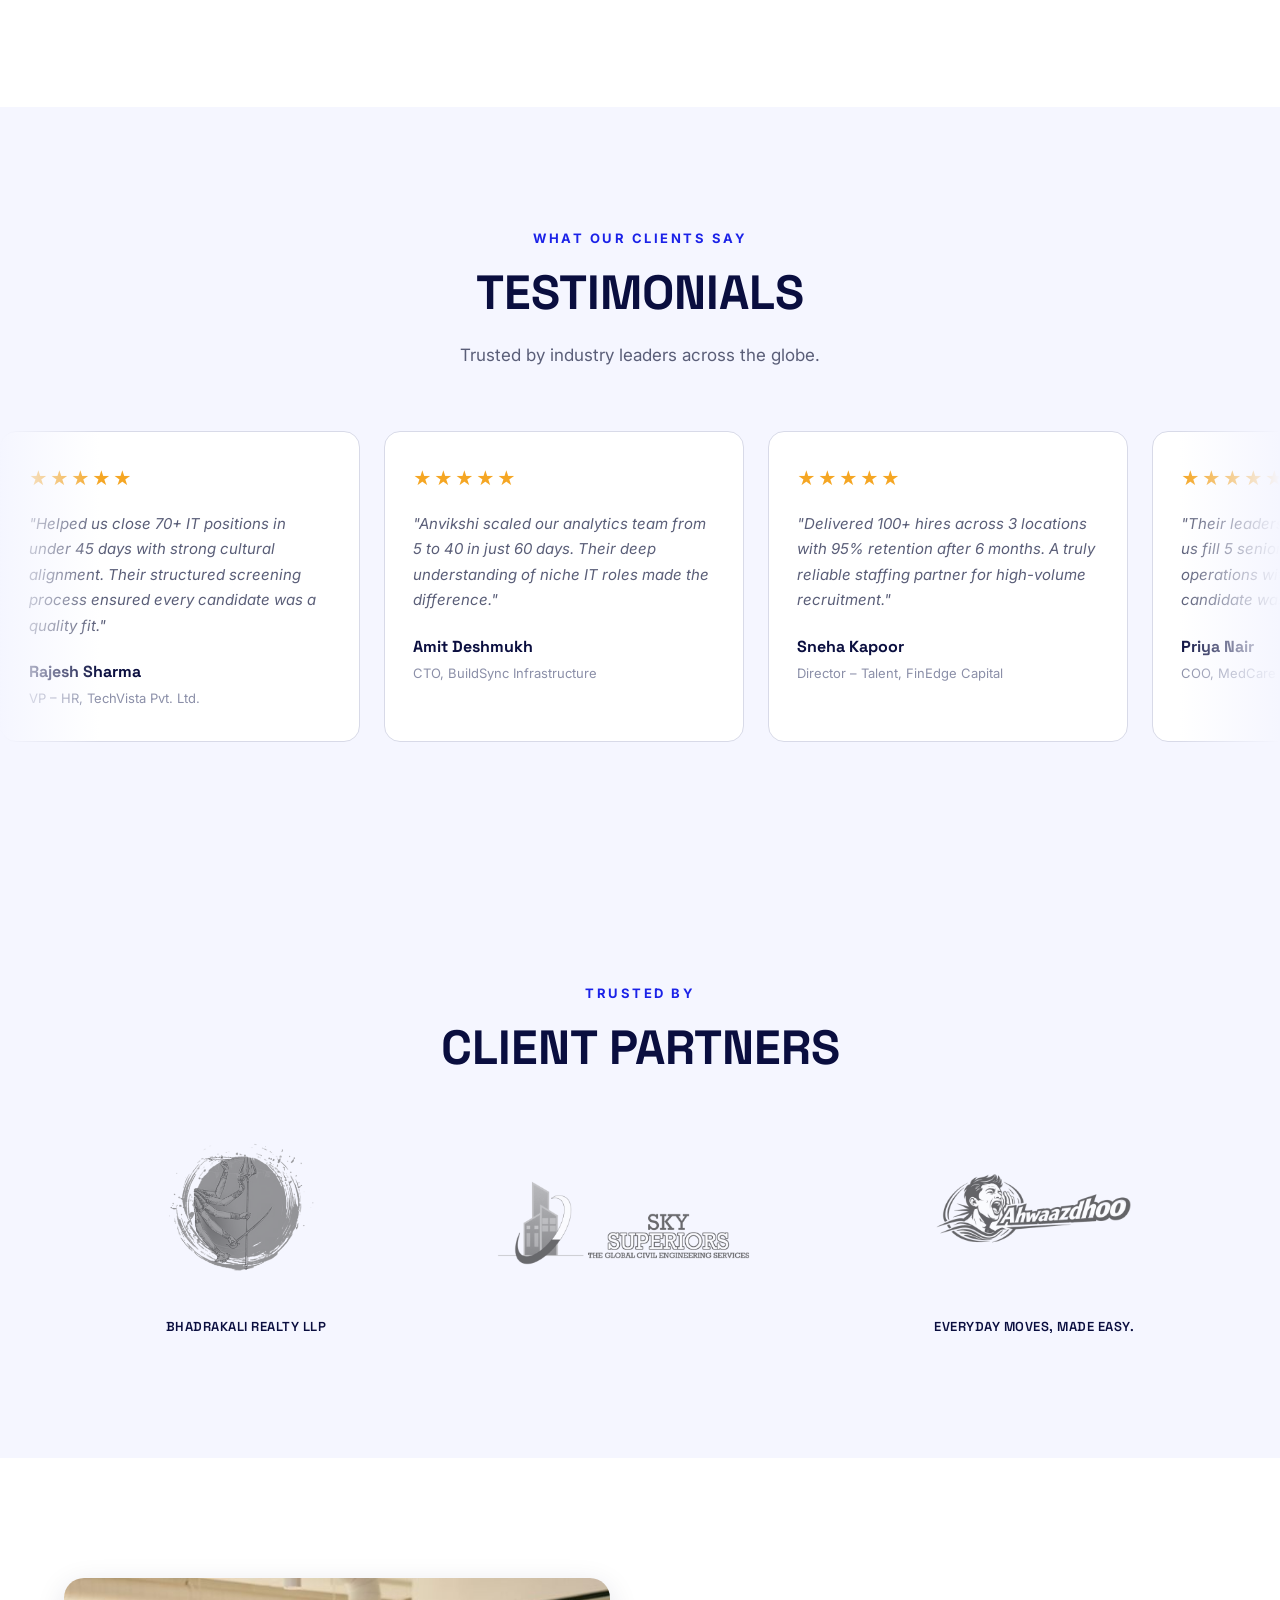
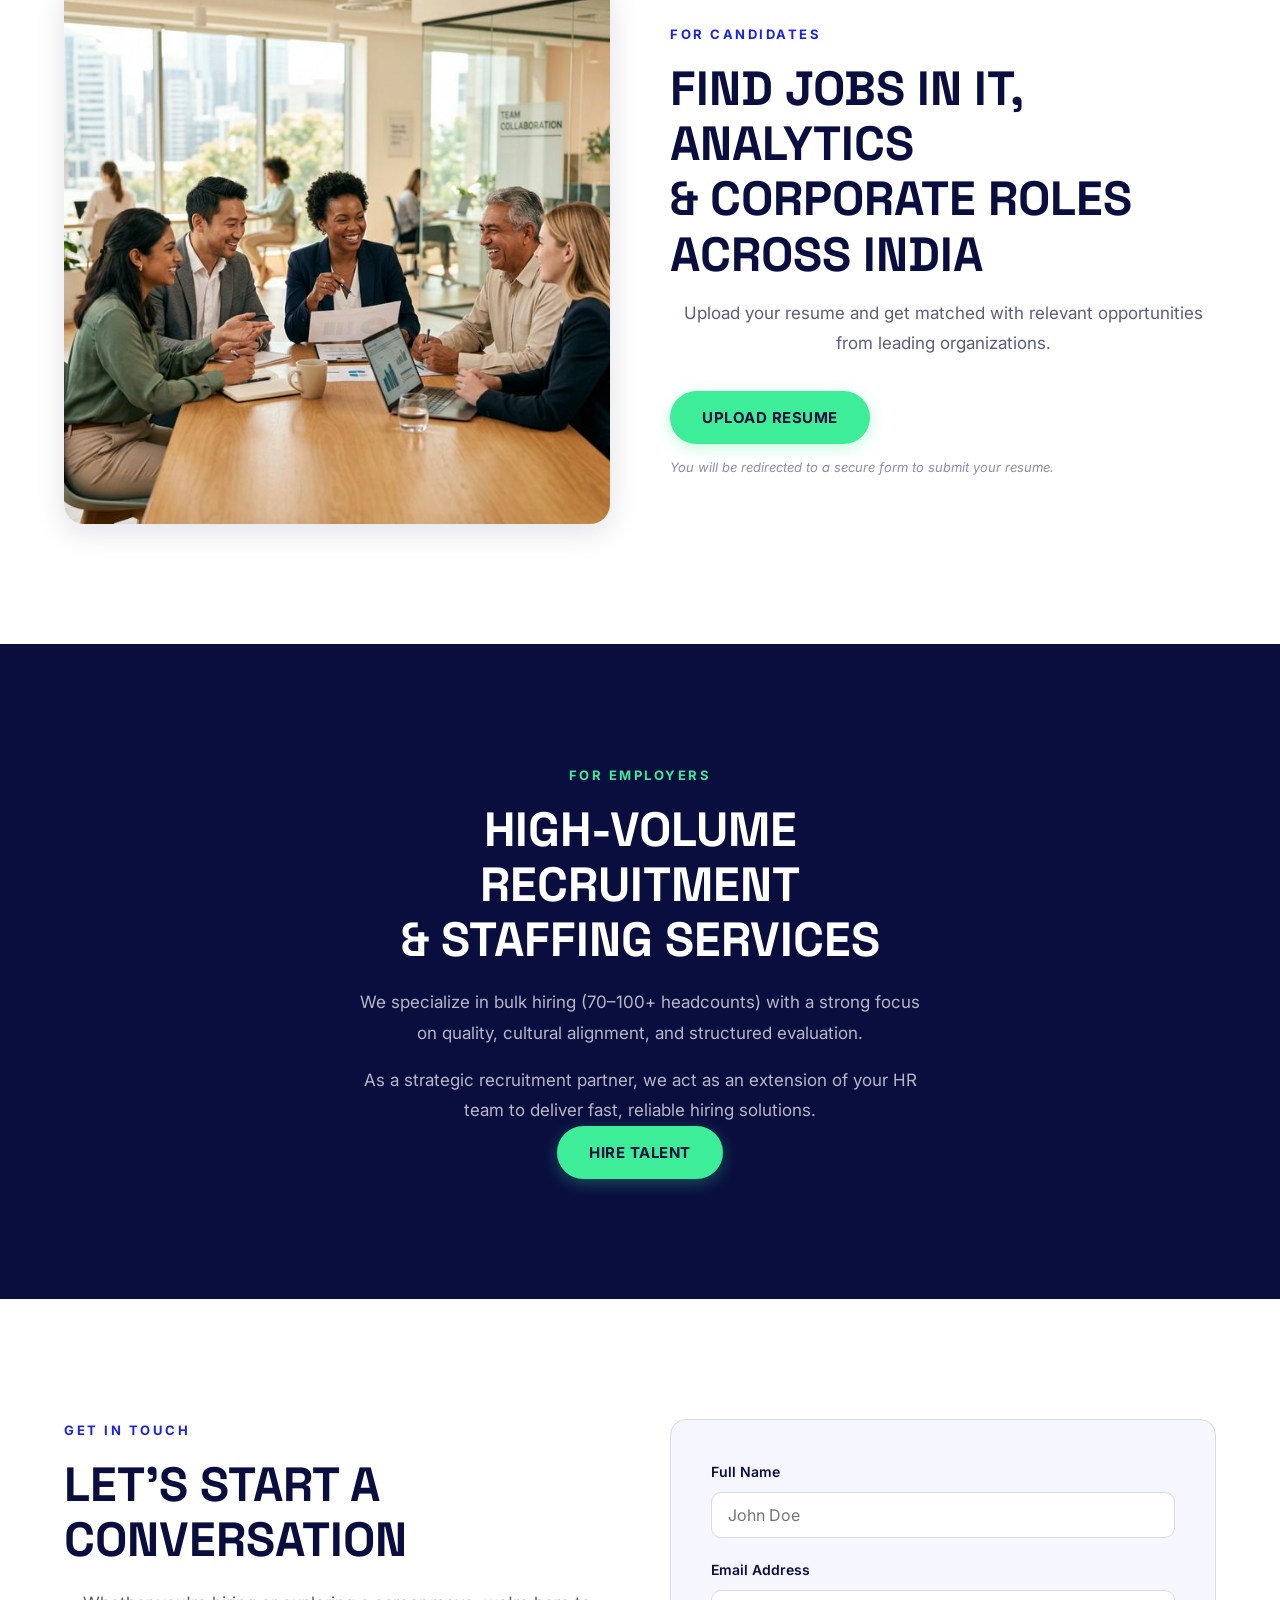
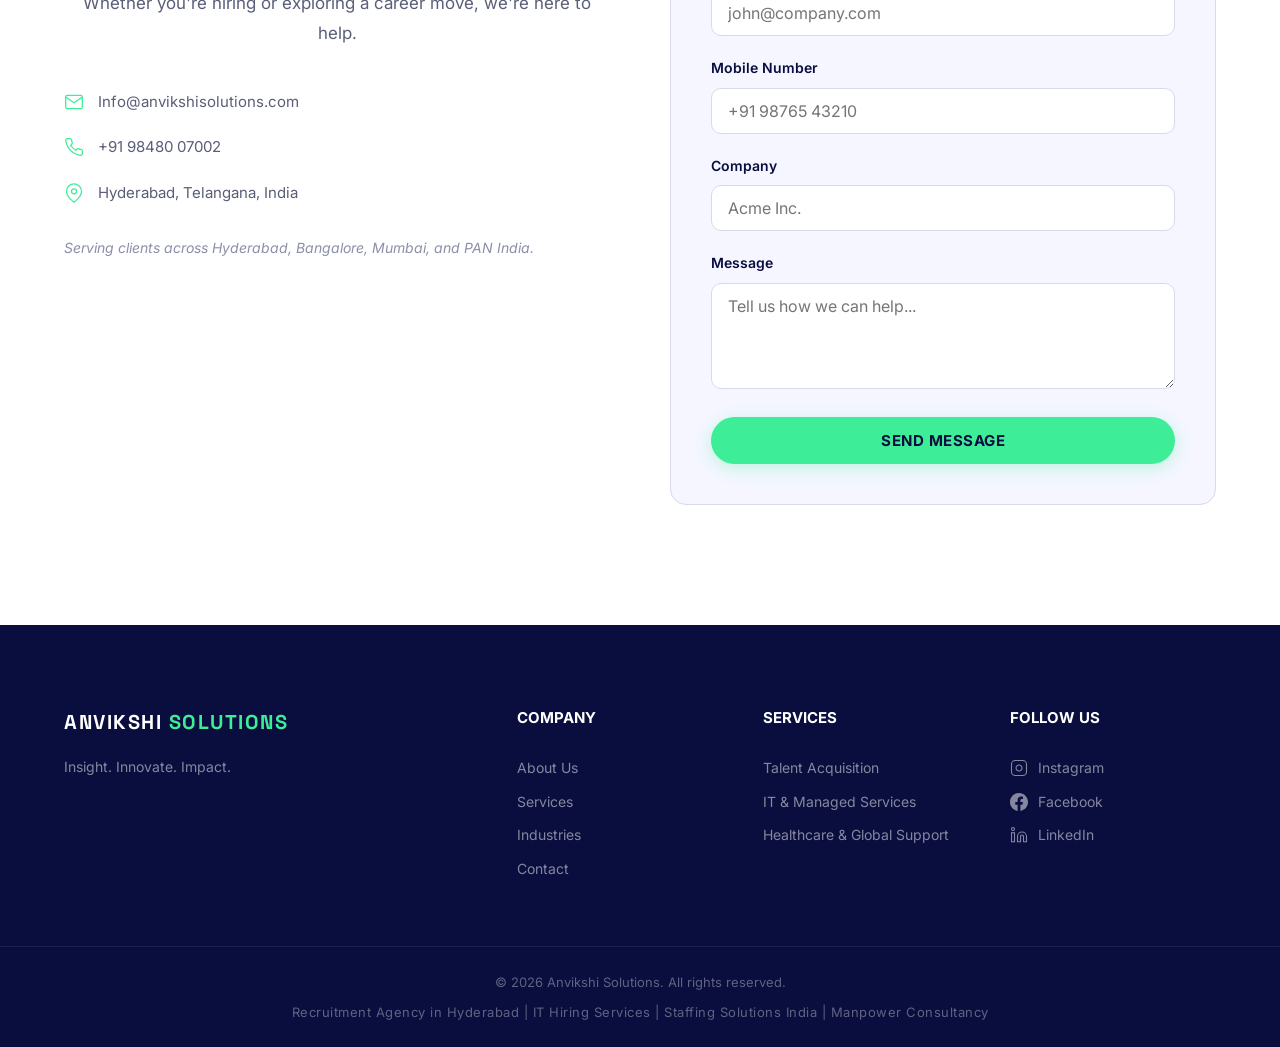
==== commit 2166ddfb: "finallyyy" ====
--- a/index.html
+++ b/index.html
@@ -364,7 +364,7 @@
           <p class="partner-label">Bhadrakali Realty LLP</p>
         </div>
         <div class="partner-logo">
-          <img src="partner 2.png" alt="Partner 2" />
+          <img src="partner 2.png" alt="Partner 2" style="height: 200px;" />
         </div>
         <div class="partner-logo">
           <img src="partner 3.png" alt="Partner 3" />
--- a/index.css
+++ b/index.css
@@ -737,7 +737,7 @@
 }
 .partner-label {
   font-family: var(--font-heading);
-  font-size: 15px;
+  font-size: 13px;
   font-weight: 600;
   color: var(--navy);
   margin-top: 12px;
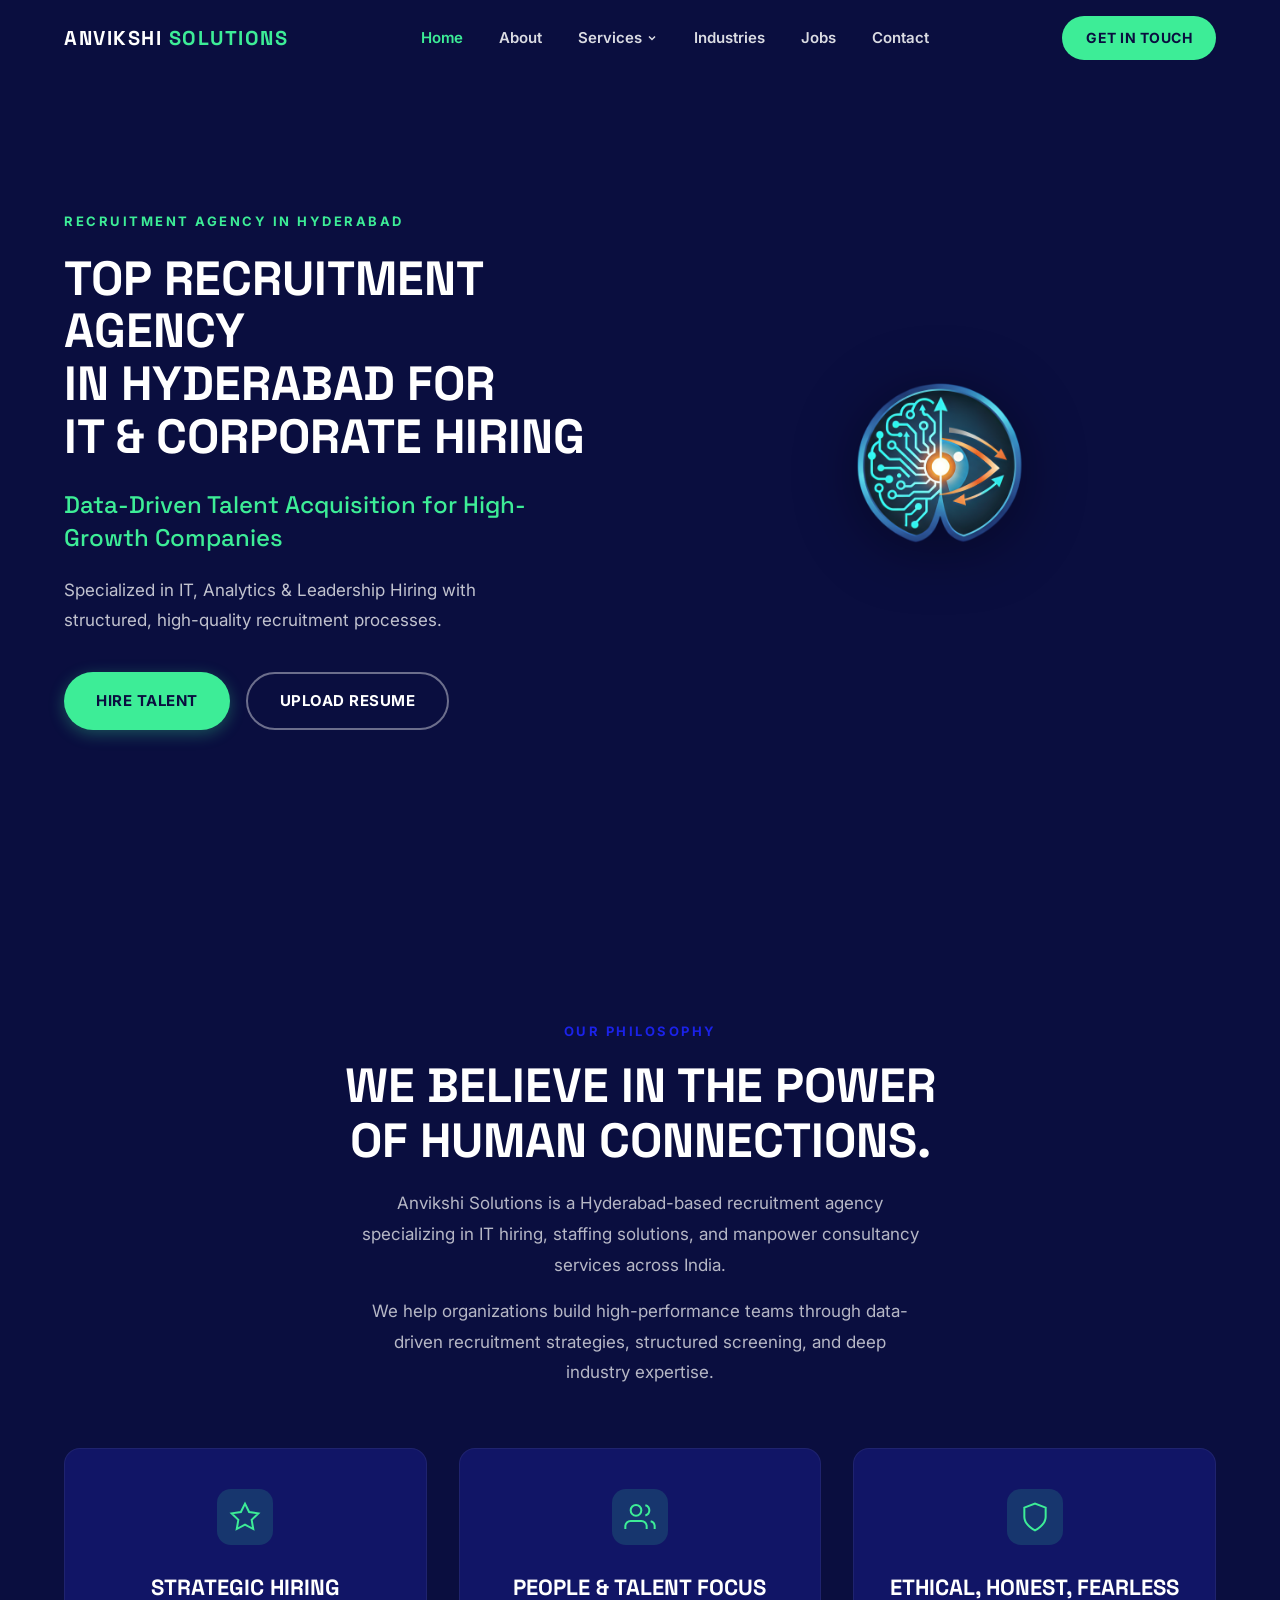
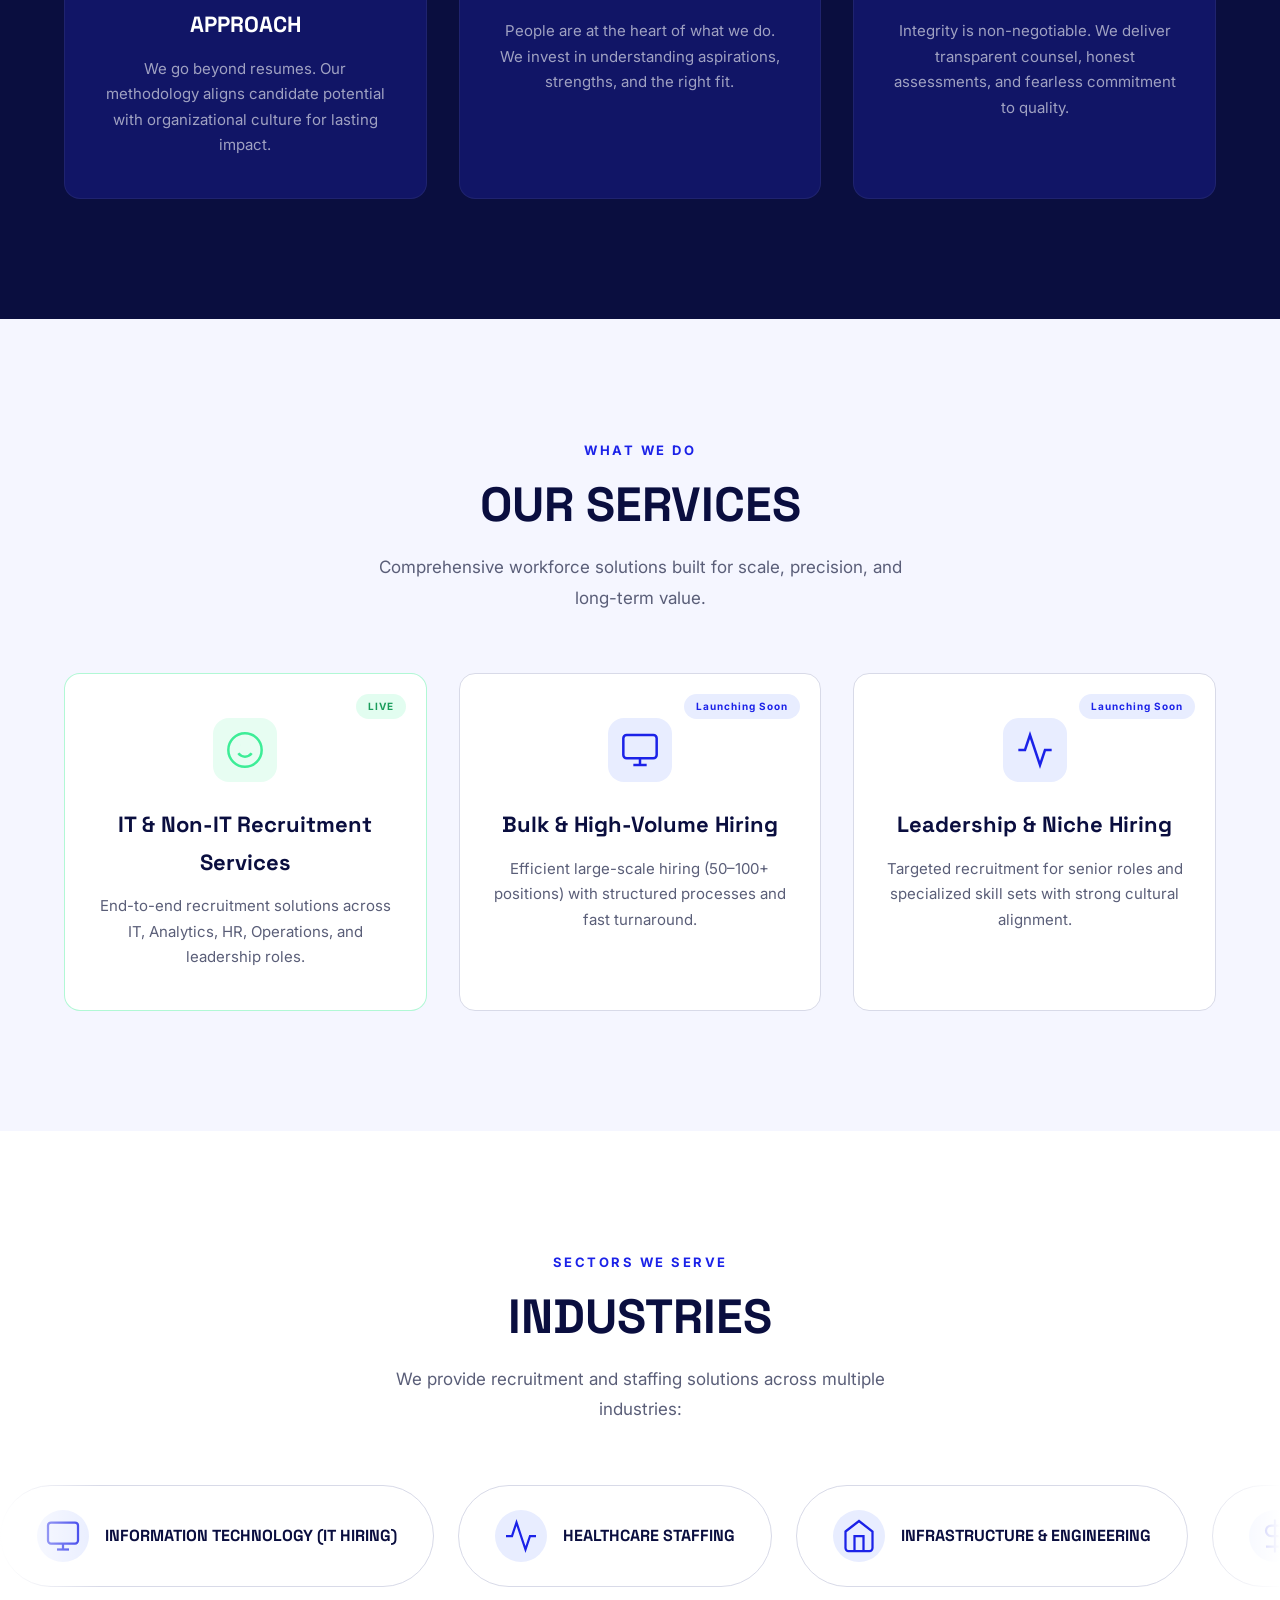
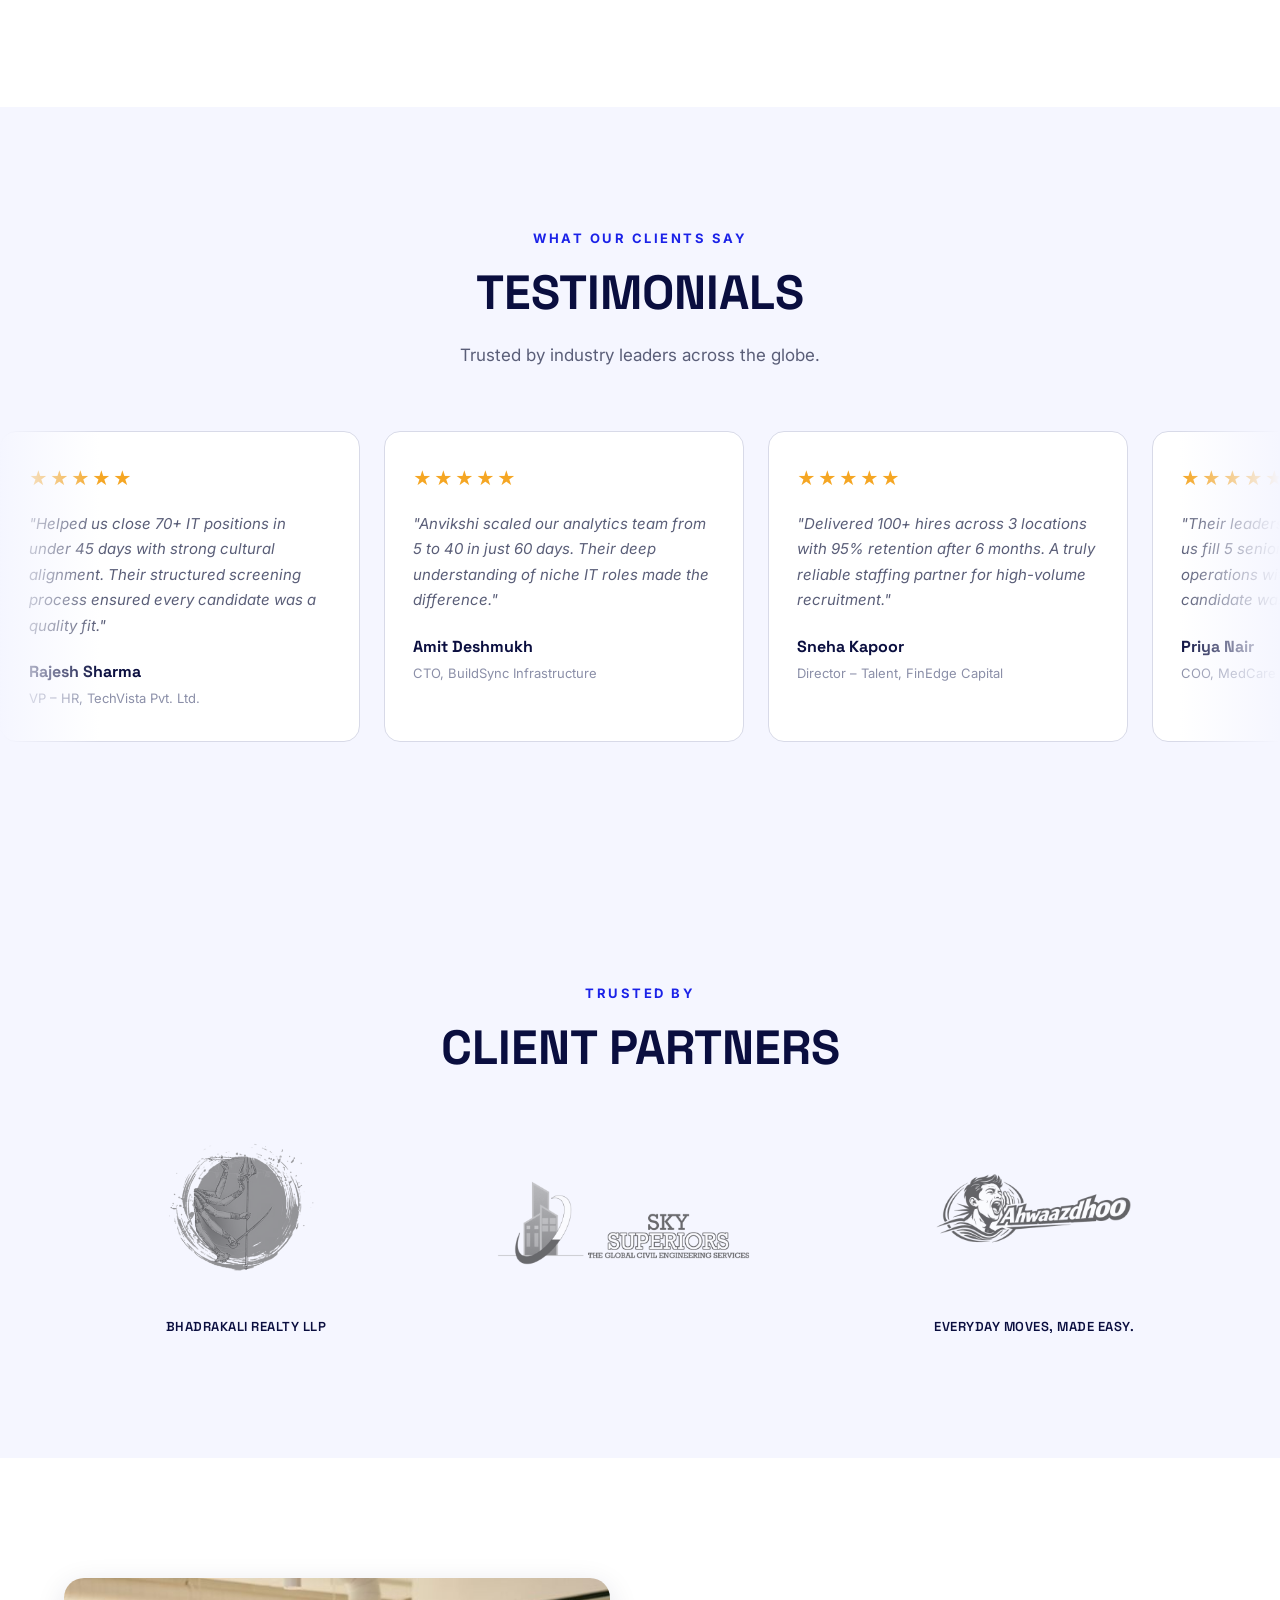
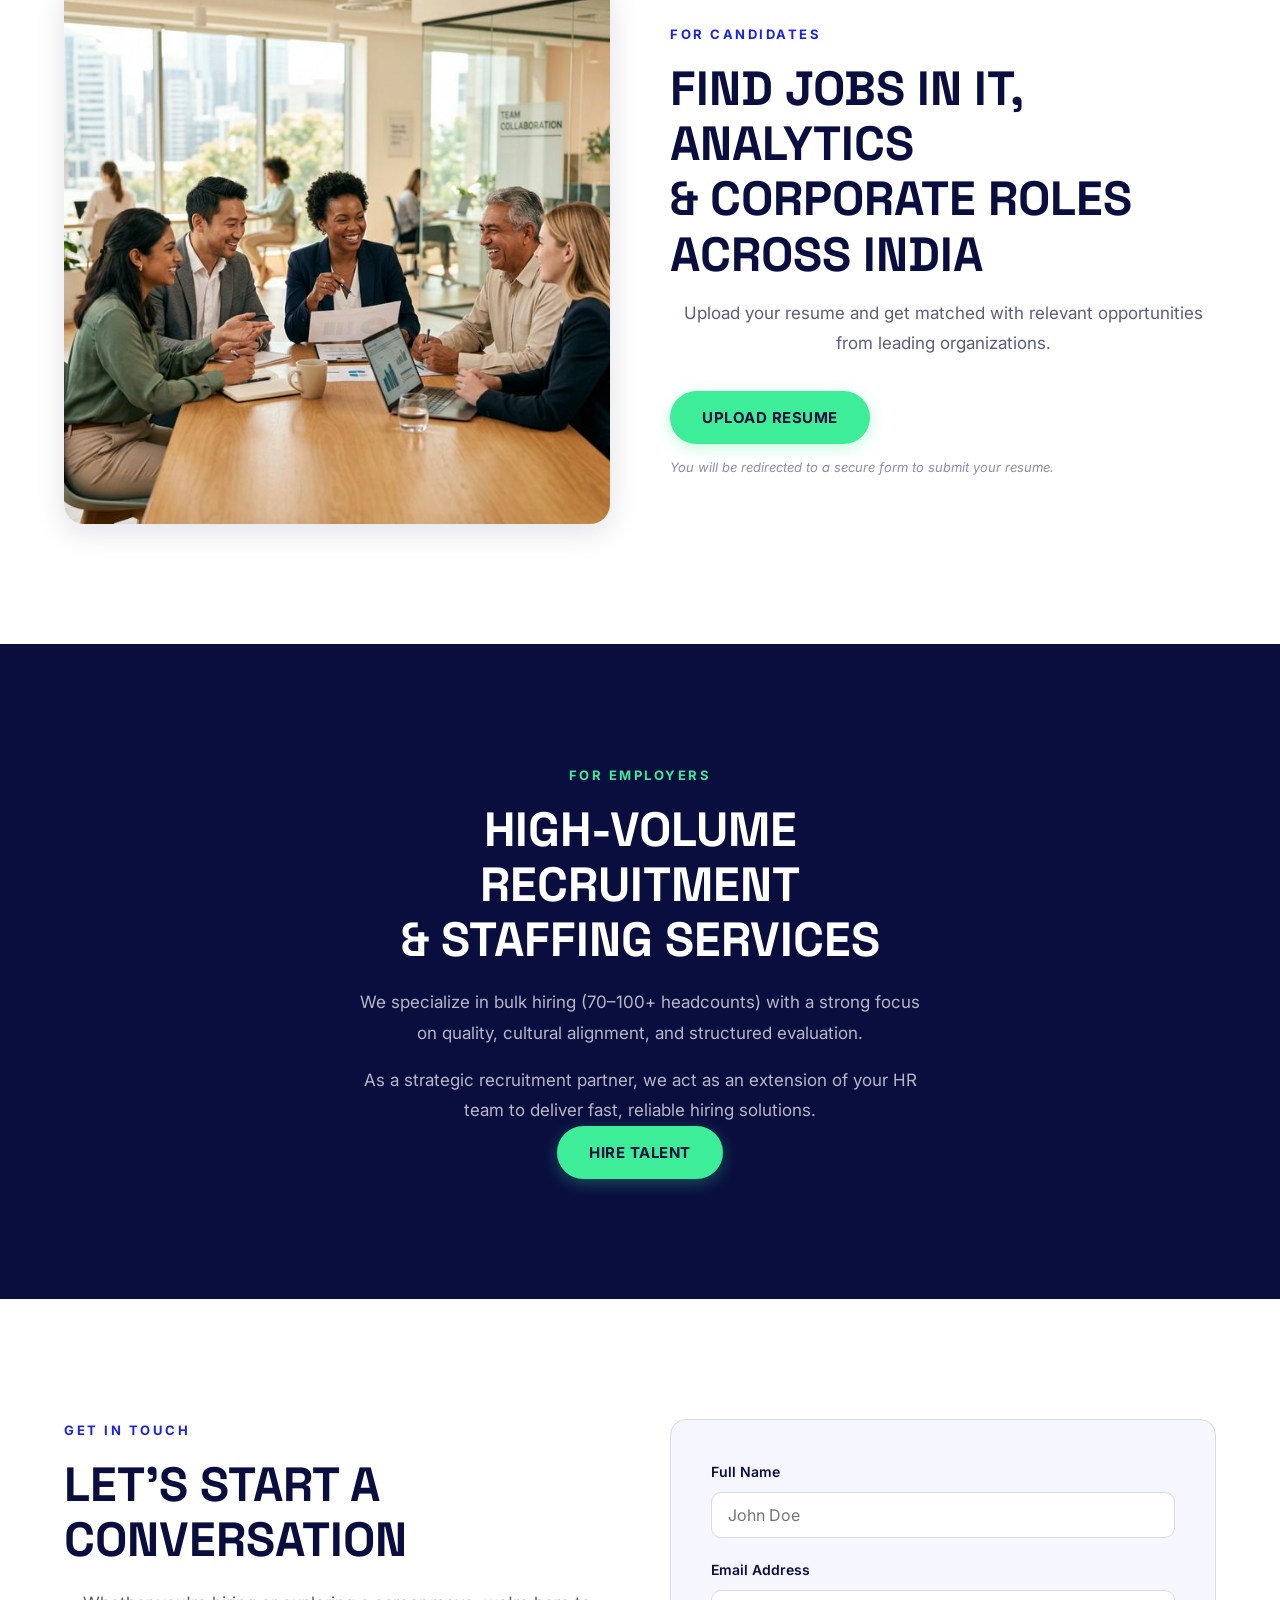
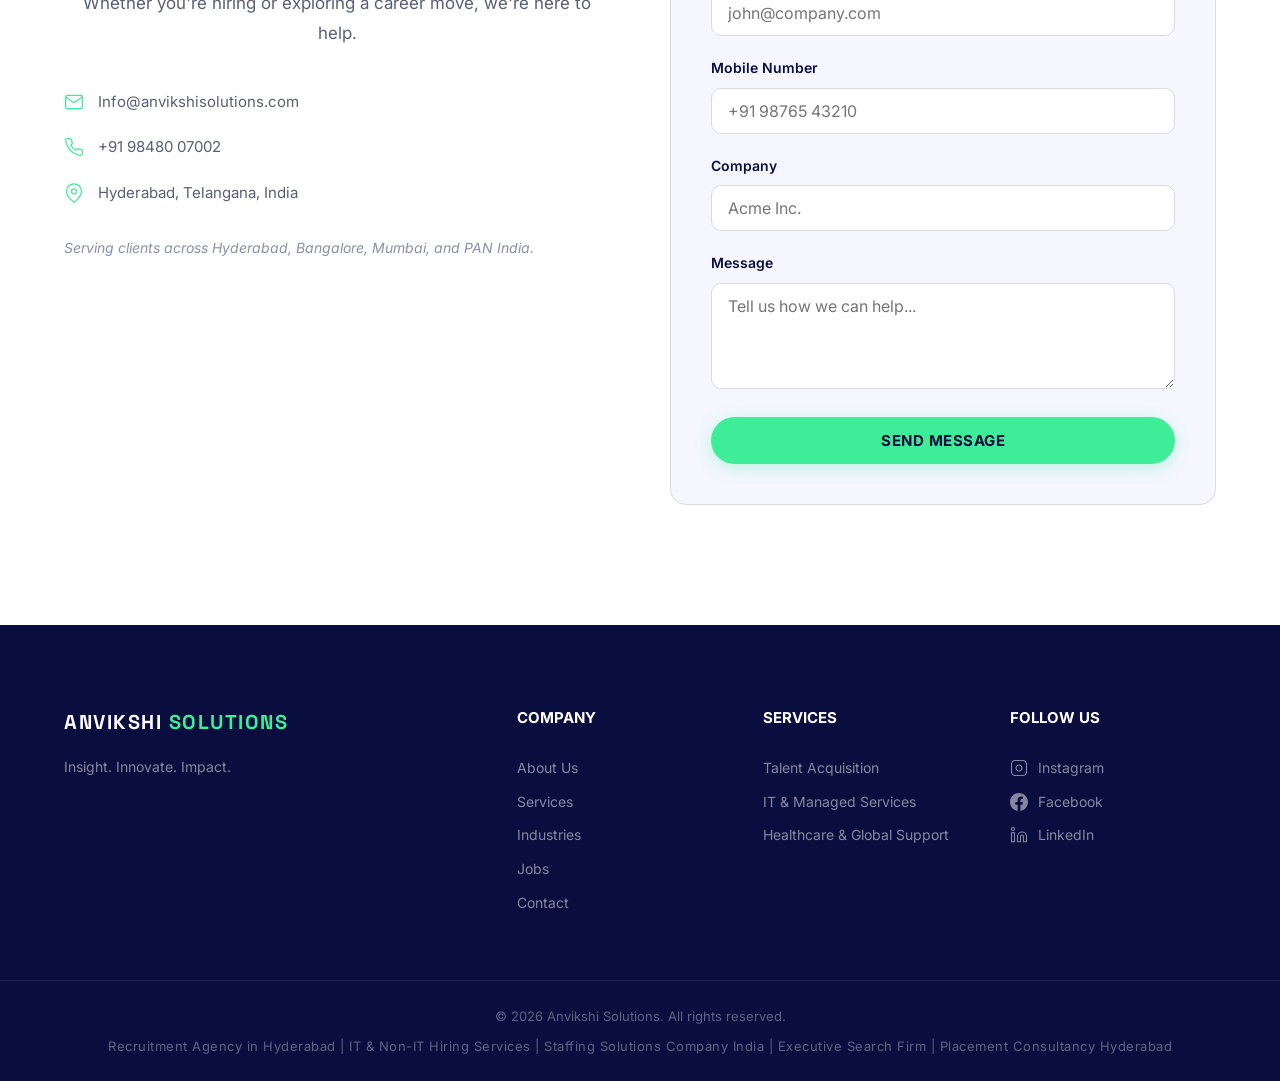
==== commit e0e8704b: "job listing" ====
--- a/index.html
+++ b/index.html
@@ -40,7 +40,7 @@
           </div>
         </li>
         <li><a href="#industries">Industries</a></li>
-        <li><a href="#careers">Careers</a></li>
+        <li><a href="jobs.html">Jobs</a></li>
         <li><a href="#contact">Contact</a></li>
       </ul>
       <a href="#contact" class="nav-cta">Get in Touch</a>
@@ -60,7 +60,7 @@
     <div class="container hero-grid">
       <div class="hero-content reveal">
         <p class="hero-tag">Recruitment Agency in Hyderabad</p>
-        <h1 class="hero-title hero-title-sm">Hyderabad’s Emerging<br />Recruitment Agency <br />Delivering Smart Staffing<br />Solutions Across India</h1>
+        <h1 class="hero-title hero-title-sm">Top Recruitment Agency<br />in Hyderabad for<br />IT & Corporate Hiring</h1>
         <h2 class="hero-subtitle">Data-Driven Talent Acquisition for High-Growth Companies</h2>
         <p class="hero-desc">Specialized in IT, Analytics & Leadership Hiring with structured, high-quality recruitment processes.</p>
         <div class="hero-btns">
@@ -145,7 +145,7 @@
           <p>End-to-end recruitment solutions across IT, Analytics, HR, Operations, and leadership roles.</p>
         </div>
         <div class="pillar-card reveal">
-          <span class="pillar-badge soon">Coming Soon</span>
+          <span class="pillar-badge soon">Launching Soon</span>
           <div class="pillar-icon">
             <svg width="40" height="40" viewBox="0 0 24 24" fill="none" stroke="currentColor" stroke-width="1.5">
               <rect x="2" y="3" width="20" height="14" rx="2" />
@@ -157,7 +157,7 @@
           <p>Efficient large-scale hiring (50–100+ positions) with structured processes and fast turnaround.</p>
         </div>
         <div class="pillar-card reveal">
-          <span class="pillar-badge soon">Coming Soon</span>
+          <span class="pillar-badge soon">Launching Soon</span>
           <div class="pillar-icon">
             <svg width="40" height="40" viewBox="0 0 24 24" fill="none" stroke="currentColor" stroke-width="1.5">
               <path d="M22 12h-4l-3 9L9 3l-3 9H2" />
@@ -477,6 +477,7 @@
         <a href="#about">About Us</a>
         <a href="#pillars">Services</a>
         <a href="#industries">Industries</a>
+        <a href="jobs.html">Jobs</a>
         <a href="#contact">Contact</a>
       </div>
       <div class="footer-links">
@@ -513,8 +514,7 @@
     </div>
     <div class="footer-bottom">
       <p>&copy; 2026 Anvikshi Solutions. All rights reserved.</p>
-      <p class="footer-seo">Recruitment Agency in Hyderabad | IT Hiring Services | Staffing Solutions India | Manpower
-        Consultancy</p>
+      <p class="footer-seo">Recruitment Agency in Hyderabad | IT & Non-IT Hiring Services | Staffing Solutions Company India | Executive Search Firm | Placement Consultancy Hyderabad</p>
     </div>
   </footer>
 
--- a/index.css
+++ b/index.css
@@ -369,7 +369,7 @@
   text-transform: uppercase;
 }
 .hero-title.hero-title-sm {
-  font-size: clamp(28px, 3.8vw, 42px);
+  font-size: clamp(32px, 4.4vw, 48px);
 }
 .hero-subtitle {
   font-family: var(--font-heading);
@@ -1065,3 +1065,188 @@
   .partner-placeholder { width: 110px; height: 50px; }
   .contact-form { padding: 24px; }
 }
+
+/* ===================================================
+   JOBS PAGE
+   =================================================== */
+.jobs-section {
+  padding: 80px 0;
+  background-color: var(--off-white);
+}
+.jobs-filters {
+  display: flex;
+  justify-content: center;
+  gap: 16px;
+  margin-bottom: 48px;
+  flex-wrap: wrap;
+}
+.filter-btn {
+  padding: 12px 24px;
+  border: 2px solid var(--gray-200);
+  background: var(--white);
+  color: var(--gray-600);
+  border-radius: 50px;
+  font-family: var(--font-body);
+  font-weight: 500;
+  font-size: 15px;
+  cursor: pointer;
+  transition: all 0.3s ease;
+}
+.filter-btn:hover {
+  border-color: var(--orange);
+  color: var(--orange);
+}
+.filter-btn.active {
+  background: var(--navy);
+  border-color: var(--navy);
+  color: var(--white);
+}
+
+.jobs-grid {
+  display: grid;
+  grid-template-columns: repeat(auto-fit, minmax(320px, 1fr));
+  gap: 32px;
+}
+.job-card {
+  background: var(--white);
+  border-radius: 16px;
+  padding: 32px;
+  box-shadow: 0 10px 40px rgba(0,0,0,0.03);
+  transition: all 0.4s var(--ease-out);
+  display: flex;
+  flex-direction: column;
+  position: relative;
+  overflow: hidden;
+  border: 1px solid rgba(0,0,0,0.03);
+}
+.job-card:hover {
+  transform: translateY(-8px);
+  box-shadow: 0 20px 40px rgba(0,0,0,0.08);
+  border-color: rgba(255,107,53,0.1);
+}
+.job-category {
+  display: inline-block;
+  padding: 6px 12px;
+  background: rgba(255, 107, 53, 0.1);
+  color: var(--orange);
+  border-radius: 30px;
+  font-size: 13px;
+  font-weight: 600;
+  margin-bottom: 20px;
+  align-self: flex-start;
+}
+.job-title {
+  font-family: var(--font-heading);
+  font-size: 22px;
+  font-weight: 600;
+  color: var(--navy);
+  margin-bottom: 16px;
+}
+.job-meta {
+  display: flex;
+  flex-wrap: wrap;
+  gap: 16px;
+  margin-bottom: 24px;
+}
+.job-meta span {
+  display: flex;
+  align-items: center;
+  gap: 6px;
+  font-size: 14px;
+  color: var(--gray-500);
+}
+.job-meta svg {
+  color: var(--orange);
+}
+.job-desc {
+  font-size: 15px;
+  color: var(--gray-600);
+  line-height: 1.6;
+  margin-bottom: 32px;
+  flex-grow: 1;
+}
+.card-actions {
+  margin-top: auto;
+  display: flex;
+  gap: 12px;
+}
+.empty-jobs-msg {
+  text-align: center;
+  font-size: 18px;
+  color: var(--gray-500);
+  padding: 40px 0;
+  grid-column: 1 / -1;
+}
+
+/* Modal Styling */
+.job-modal-overlay {
+  position: fixed;
+  top: 0;
+  left: 0;
+  width: 100vw;
+  height: 100vh;
+  background: rgba(14, 25, 50, 0.7);
+  backdrop-filter: blur(5px);
+  z-index: 10000;
+  display: flex;
+  align-items: center;
+  justify-content: center;
+  opacity: 0;
+  visibility: hidden;
+  transition: all 0.3s ease;
+}
+.job-modal-overlay.open {
+  opacity: 1;
+  visibility: visible;
+}
+.job-modal-content {
+  background: var(--white);
+  border-radius: 16px;
+  width: 90%;
+  max-width: 600px;
+  max-height: 85vh;
+  padding: 32px;
+  position: relative;
+  transform: translateY(20px);
+  transition: all 0.3s ease;
+  overflow-y: auto;
+  box-shadow: 0 20px 60px rgba(0,0,0,0.15);
+}
+.job-modal-overlay.open .job-modal-content {
+  transform: translateY(0);
+}
+.job-modal-close {
+  position: absolute;
+  top: 16px;
+  right: 16px;
+  background: none;
+  border: none;
+  font-size: 32px;
+  color: var(--gray-500);
+  cursor: pointer;
+  line-height: 1;
+  padding: 4px;
+}
+.job-modal-close:hover {
+  color: var(--navy);
+}
+.modal-formatted-content h4 {
+  font-family: var(--font-heading);
+  color: var(--navy);
+  margin: 20px 0 8px;
+  font-size: 16px;
+}
+.modal-formatted-content p, .modal-formatted-content ul {
+  font-size: 15px;
+  color: var(--gray-600);
+  line-height: 1.6;
+}
+.modal-formatted-content ul {
+  padding-left: 20px;
+  margin-bottom: 16px;
+}
+.job-modal-footer {
+  margin-top: 32px;
+  padding-top: 24px;
+  border-top: 1px solid var(--gray-200);
+}
